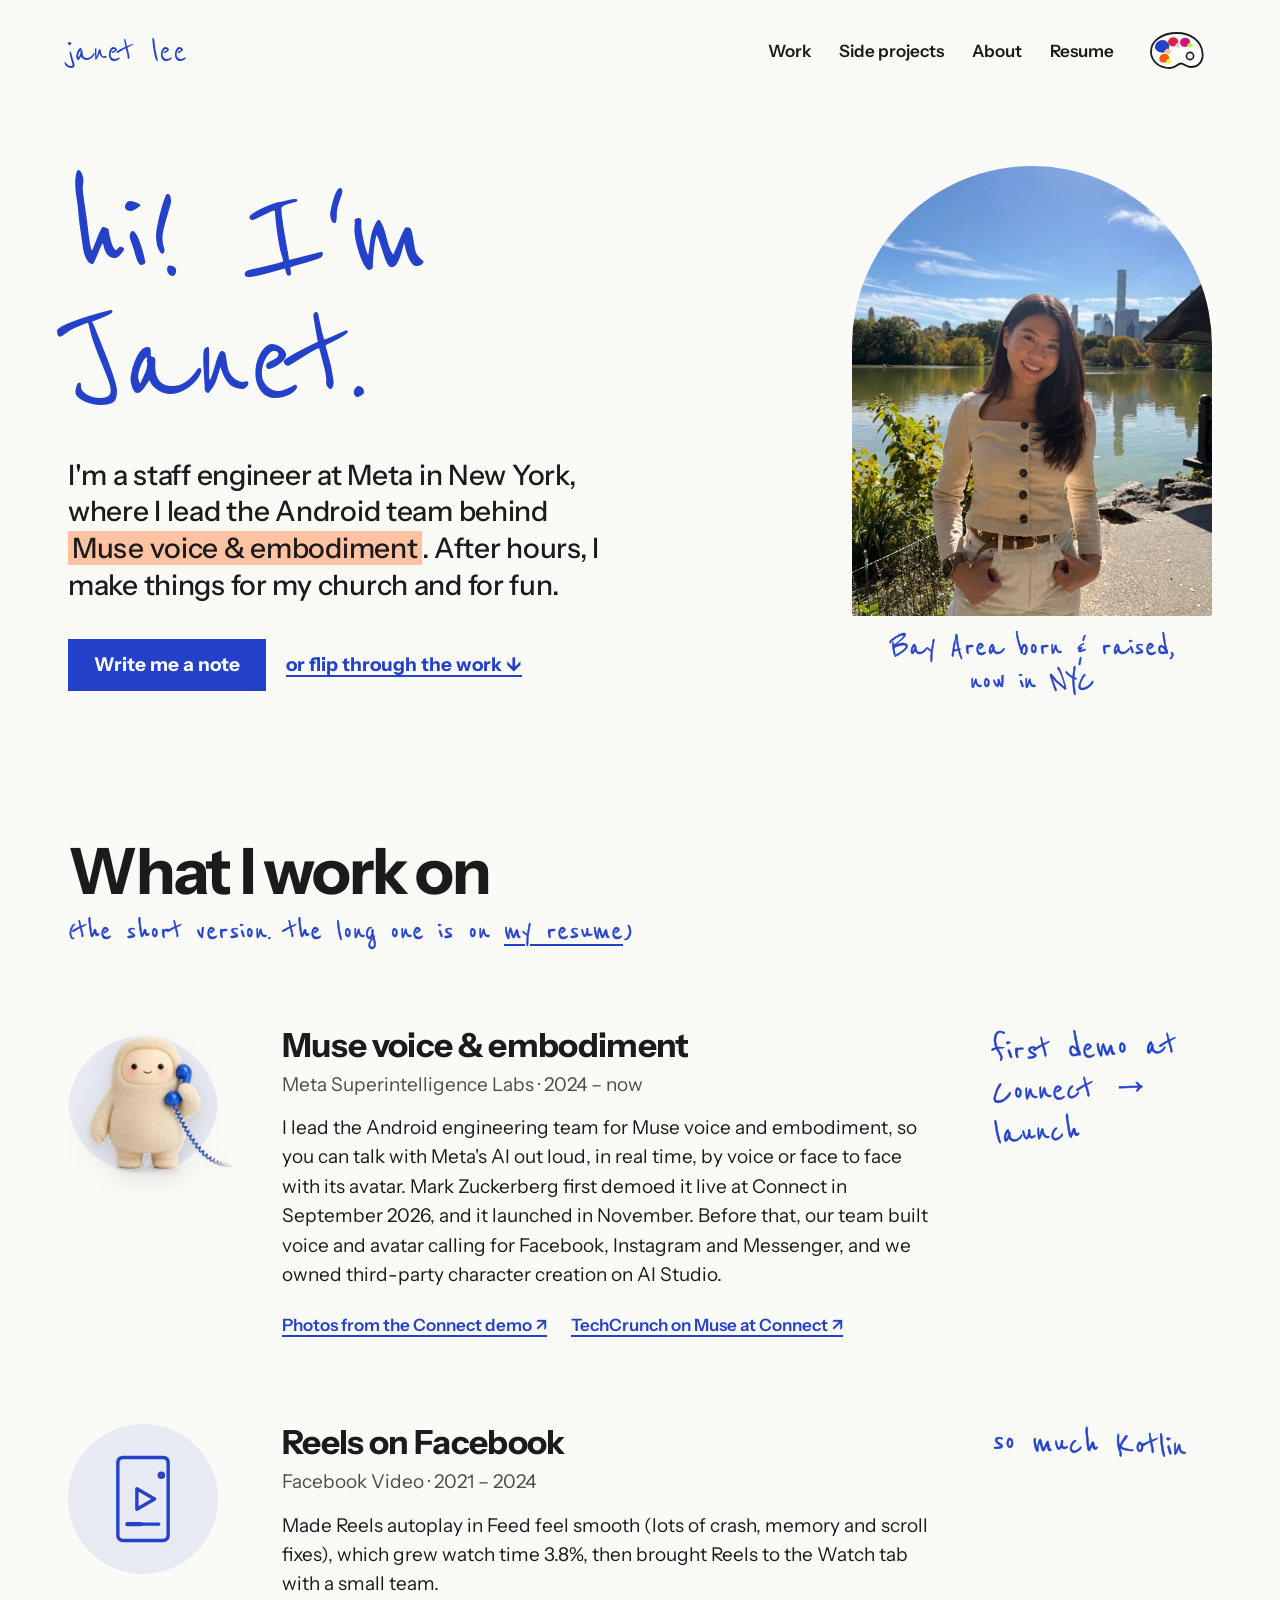
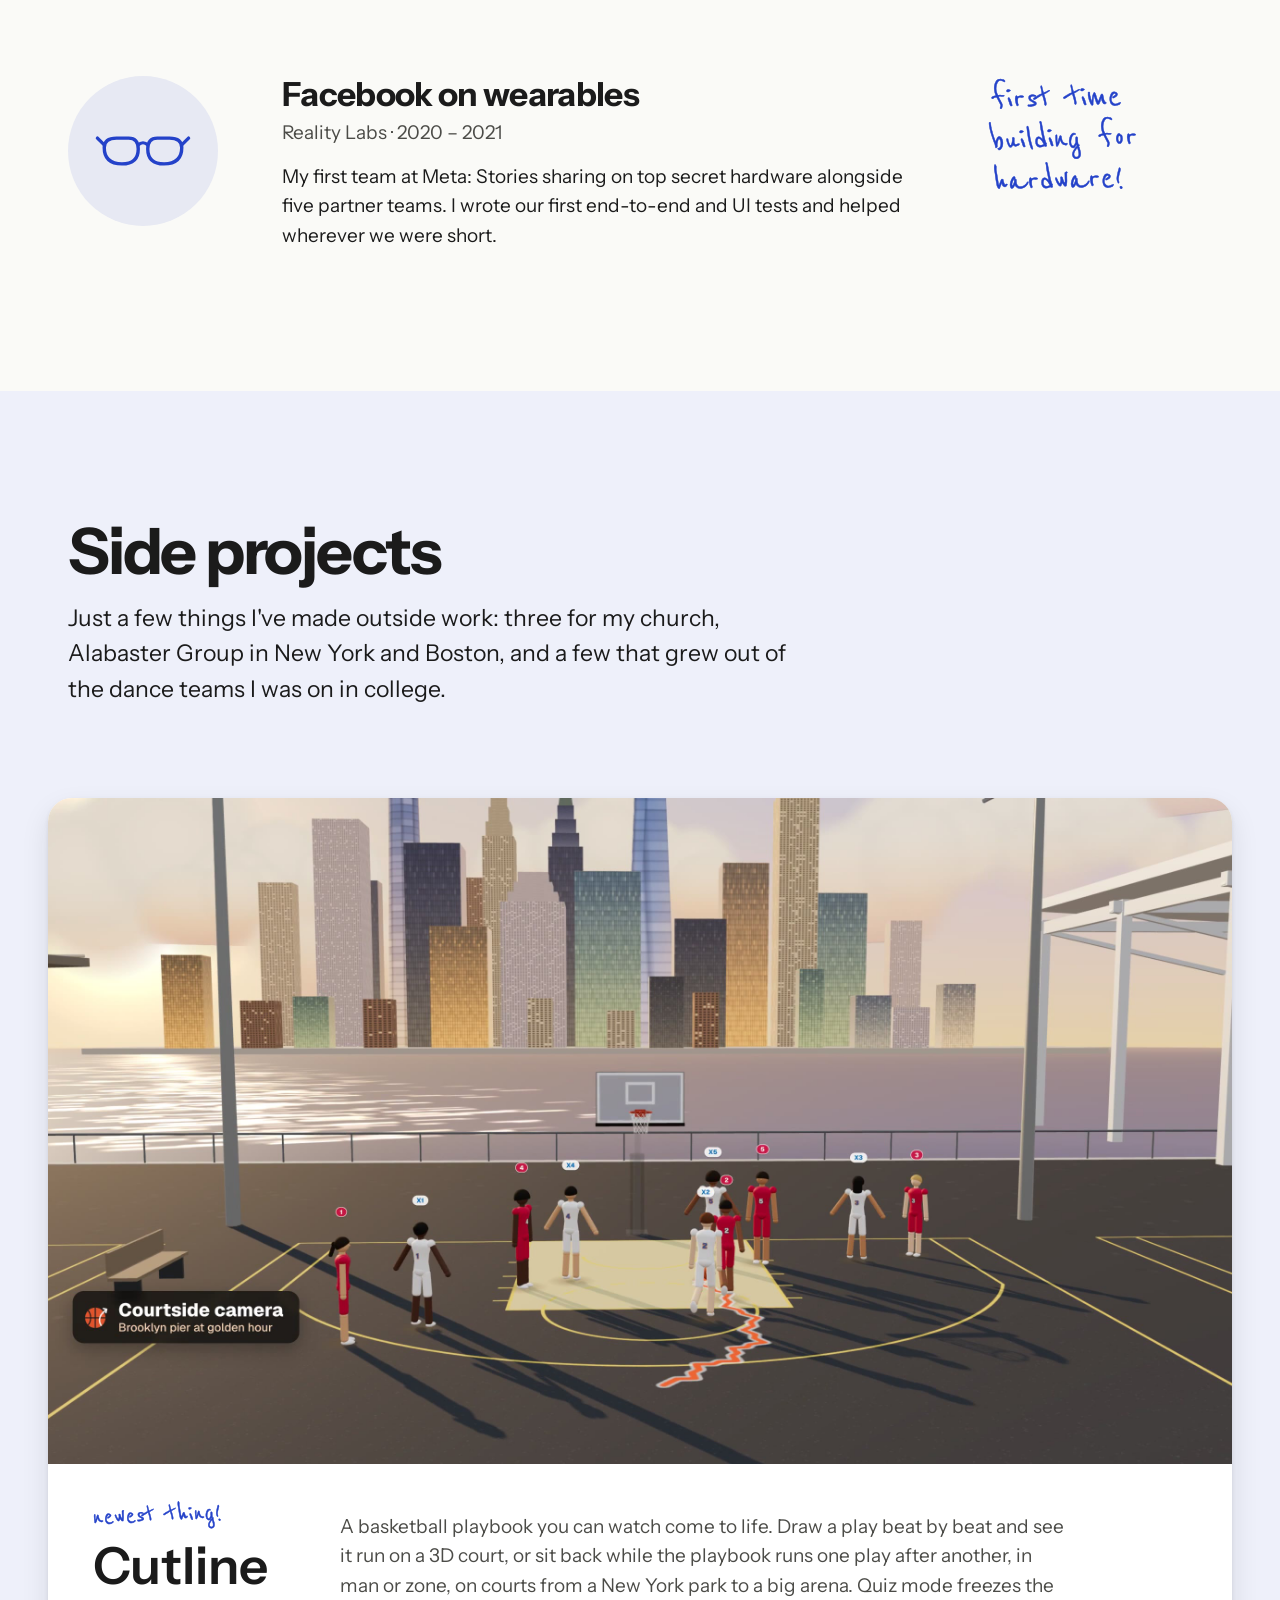
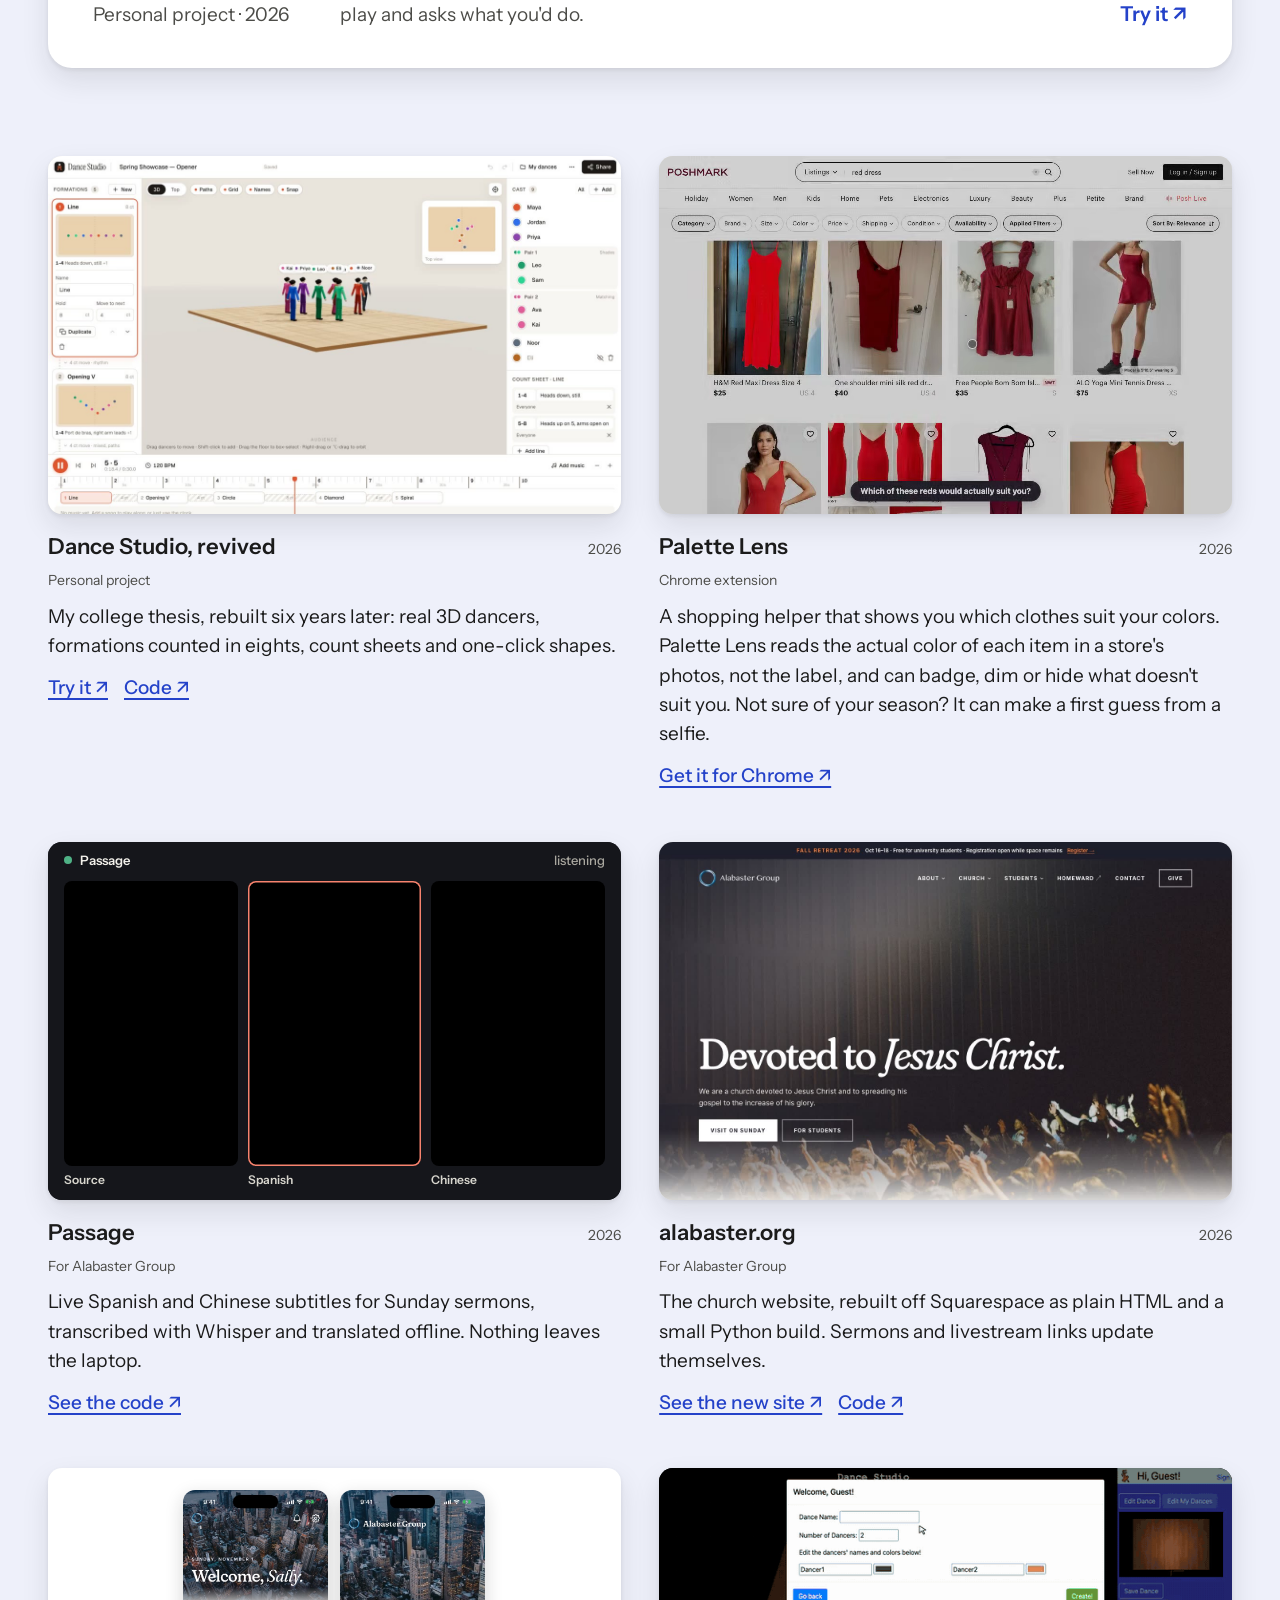
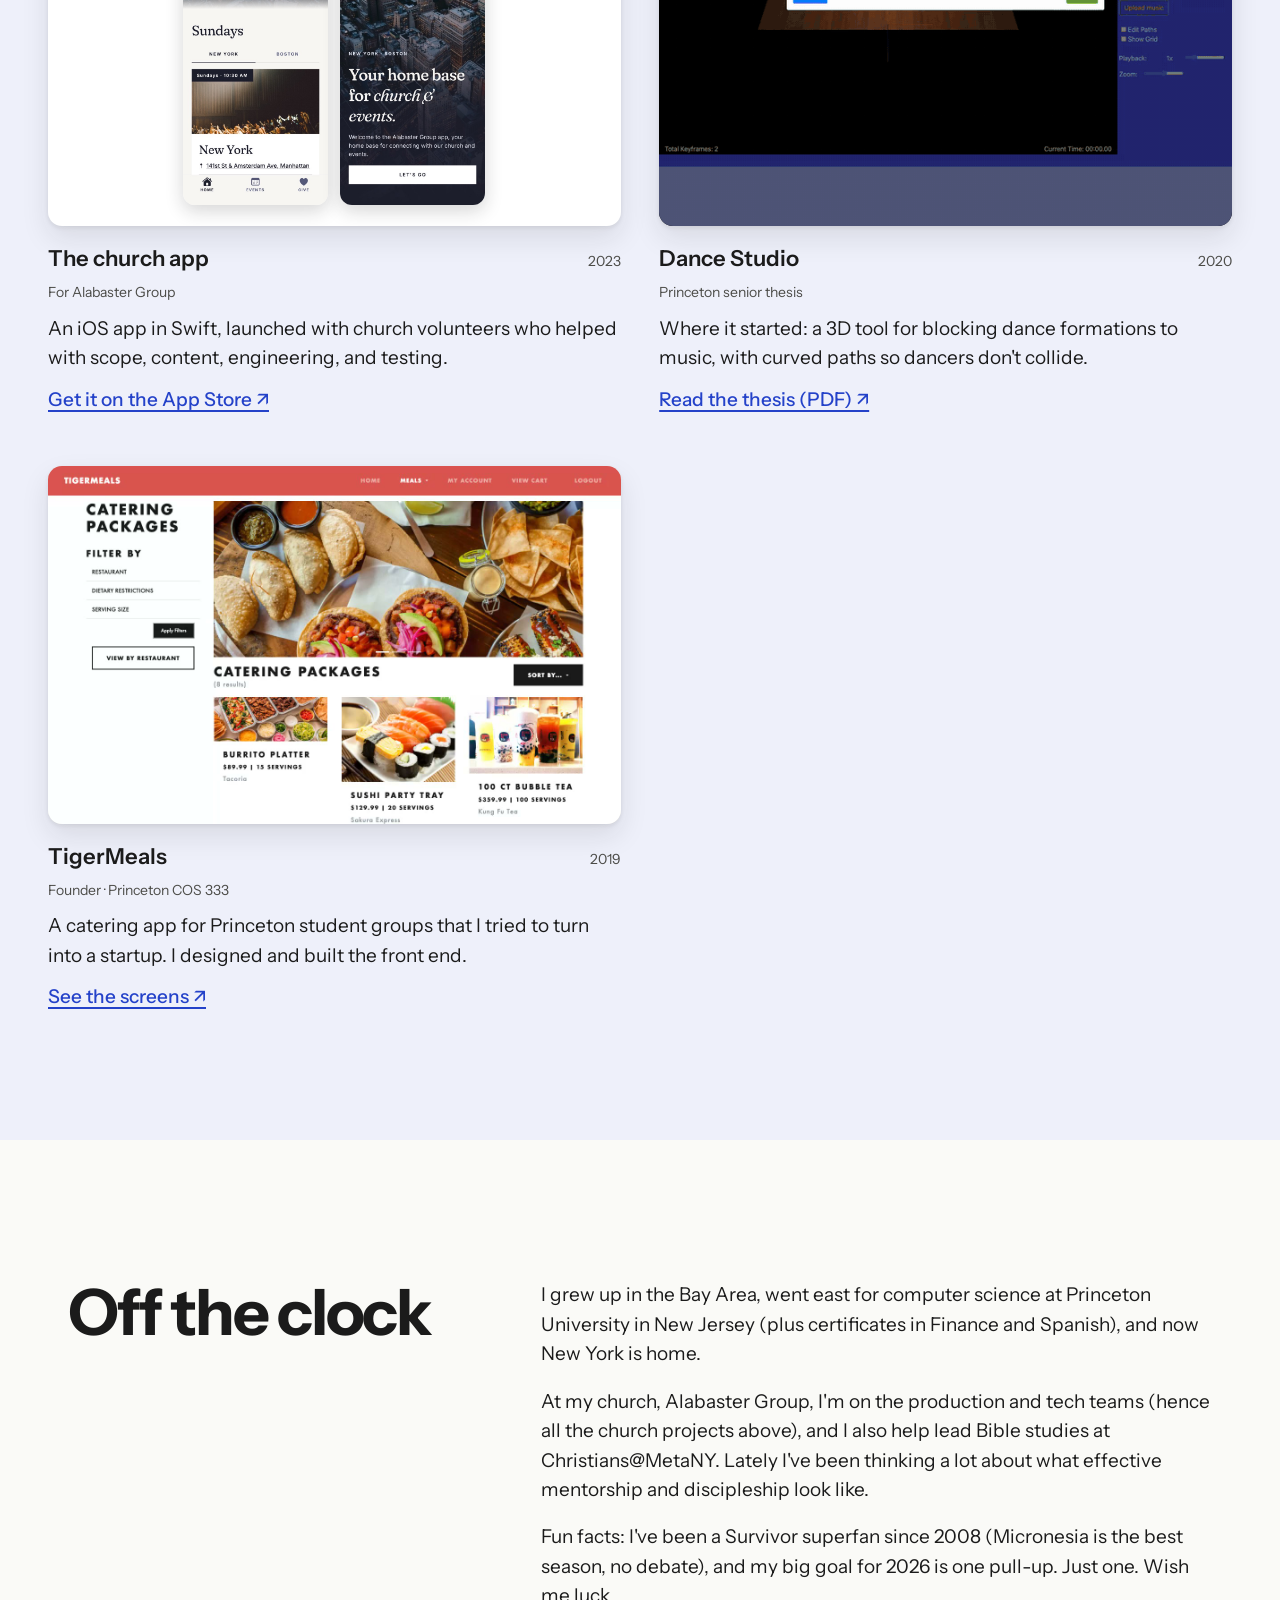
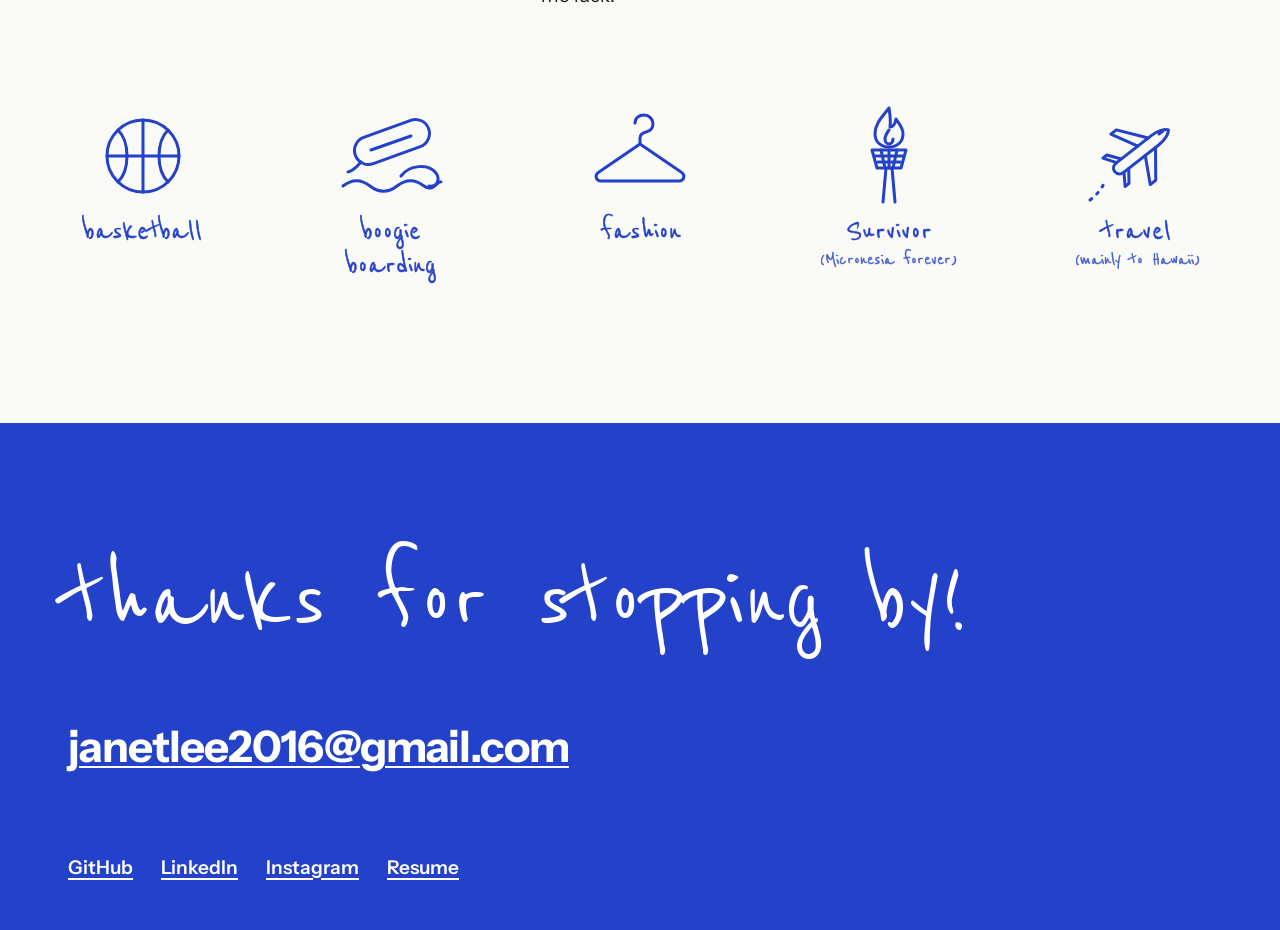
==== index.html @ 90128051 "Muse voice & embodiment; Cutline description stands on its own; fashion instead of coffee Co-Authore" ====
<!doctype html>
<html lang="en">
<head>
<meta charset="utf-8">
<meta name="viewport" content="width=device-width, initial-scale=1">
<title>Janet Lee</title>
<meta name="description" content="Janet Lee is a staff engineer at Meta in New York, where she leads the Android team behind Muse voice and embodiment. After hours, she builds things for her church and for fun.">
<meta property="og:title" content="Janet Lee">
<meta property="og:description" content="Staff engineer at Meta in New York, leading the Android team behind Muse voice and embodiment. After hours, things for my church and for fun.">
<meta property="og:type" content="website">
<meta property="og:url" content="https://janetlee.me/">
<meta property="og:image" content="https://janetlee.me/img/janet-park-1200.jpg">
<link rel="icon" type="image/png" href="/files/hand-emoji.png">
<link rel="apple-touch-icon" href="/files/hand-emoji.png">
<meta name="theme-color" content="#FAFAF7">
<link rel="preconnect" href="https://fonts.googleapis.com">
<link rel="preconnect" href="https://fonts.gstatic.com" crossorigin>
<link href="https://fonts.googleapis.com/css2?family=Instrument+Sans:wght@400..700&amp;family=Reenie+Beanie&amp;display=swap" rel="stylesheet">
<link rel="stylesheet" href="style.css?v=42">
<script>
  try { var t = localStorage.getItem('jl-theme'); if (t && t !== 'teal') document.documentElement.dataset.theme = t; } catch (e) {}
</script>
<script>
  // Slow connection? After 0.8s still loading, a thin line runs across the top until everything's in.
  // Nothing covers the page: it's readable the moment it arrives.
  window.__jlSlow = setTimeout(function () { if (document.readyState !== 'complete') document.documentElement.classList.add('is-slow'); }, 800);
</script>
</head>
<body>

<div class="progress" aria-hidden="true"></div>

<div class="page">

<header class="site-header wrap">
  <a class="wordmark hand" href="#top">janet lee</a>
  <nav class="nav" aria-label="Main">
    <a href="#work">Work</a>
    <a href="#side">Side projects</a>
    <a href="#about">About</a>
    <a href="/files/Janet_Lee_Resume.pdf?v=5">Resume</a>
  </nav>
  <button class="palette" type="button" aria-label="Change colors (now: blue and peach)">
    <svg viewBox="0 0 60 42" width="60" height="42" aria-hidden="true">
      <path class="palette__board" d="M29 3C14 3 3 11 3 21.5 3 31 11 38 22 38c6 0 7-4.5 11-4.5 3.5 0 4.5 3.5 9.5 3.5 8.5 0 13-6.5 12-14C53.5 11 43 3 29 3Z"></path>
      <circle class="palette__hole" cx="42" cy="26" r="3.6"></circle>
      <g class="dab" data-for=""><path d="M10 15.5c1.5-3.5 6.5-4 8.5-1 2 2.8-.4 6.6-4 6.4-3.4-.2-5.9-2.5-4.5-5.4Z" fill="#2442C9"></path><path transform="translate(16.2 19.4)" d="M0 0c1-1.7 3.8-1.4 4.1.4.3 1.7-1.5 2.9-3.1 2.2C-.3 2.1-.6.9 0 0Z" fill="#FFC2A3"></path></g>
      <g class="dab" data-for="cherry"><path d="M22 9.6c2.4-2.6 7-1.6 7.6 1.6.6 3-2.6 5.4-5.8 4.4-2.8-.9-3.6-3.9-1.8-6Z" fill="#D7263D"></path><path transform="translate(27.4 14.2)" d="M0 0c1-1.7 3.8-1.4 4.1.4.3 1.7-1.5 2.9-3.1 2.2C-.3 2.1-.6.9 0 0Z" fill="#FFC6D9"></path></g>
      <g class="dab" data-for="magenta"><path d="M35 9.2c2.8-1.8 6.8.2 6.6 3.4-.2 3.2-4.2 4.6-6.8 3-2.4-1.5-2.4-4.9.2-6.4Z" fill="#D1127A"></path><path transform="translate(39.6 14.0)" d="M0 0c1-1.7 3.8-1.4 4.1.4.3 1.7-1.5 2.9-3.1 2.2C-.3 2.1-.6.9 0 0Z" fill="#C8F53B"></path></g>
      <g class="dab" data-for="neon"><path d="M13 26.4c1.8-2.8 6.4-2.6 7.4.6 1 3-2 5.6-5.2 5-3-.6-3.8-3.4-2.2-5.6Z" fill="#F25C05"></path><path transform="translate(18.4 30.0)" d="M0 0c1-1.7 3.8-1.4 4.1.4.3 1.7-1.5 2.9-3.1 2.2C-.3 2.1-.6.9 0 0Z" fill="#F3FF3D"></path></g>
    </svg>
  </button>
</header>

<main>

<section id="top" class="hero wrap">
  <div class="hero__text">
    <h1 class="hero__title hand">hi! I'm Janet.</h1>
    <p class="hero__lede">I'm a staff engineer at Meta in New York, where I lead the Android team behind <mark>Muse voice &amp; embodiment</mark>. After hours, I make things for my church and for fun.</p>
    <div class="hero__actions">
      <a class="button" href="mailto:janetlee2016@gmail.com">Write me a note</a>
      <a class="text-link" href="#work">or flip through the work ↓</a>
    </div>
  </div>

  <figure class="polaroid">
    <div class="polaroid__frame">
      <img
        src="img/janet-park-1200.jpg"
        srcset="img/janet-park-1200.jpg 1200w, img/janet-park-2296.jpg 2296w"
        sizes="(min-width: 900px) 400px, 90vw"
        width="1200" height="1500"
        alt="Janet smiling by the lake in Central Park, the Midtown skyline behind her">
      <p class="polaroid__note hand">Bay Area born &amp; raised,<br>now in NYC</p>
    </div>
  </figure>
</section>

<section id="work" class="work wrap">
  <h2 class="section-title">What I work on</h2>
  <p class="section-note hand">(the short version. the long one is on <a href="/files/Janet_Lee_Resume.pdf?v=5">my resume</a>)</p>

  <div class="work__list">
    <article class="job">
      <div class="doodle job__pic"><div class="jolly"><picture><source srcset="img/jolly.webp?v=1" type="image/webp"><img src="img/jolly.png?v=1" width="344" height="321" alt="Jolly, a fluffy cream-colored character, chatting on a blue phone with a curly cord" loading="lazy" decoding="async"></picture><span class="jolly__lid jolly__lid--l" aria-hidden="true"></span><span class="jolly__lid jolly__lid--r" aria-hidden="true"></span><svg class="jolly__voice" viewBox="0 0 40 60" aria-hidden="true" fill="none" stroke="currentColor" stroke-width="3.2" stroke-linecap="round"><path d="M6 22c4 4 4 12 0 16"/><path d="M15 15c8 8 8 22 0 30"/><path d="M24 8c12 12 12 32 0 44"/></svg></div></div>
      <div class="job__body">
        <h3 class="item-title">Muse voice &amp; embodiment</h3>
        <p class="meta">Meta Superintelligence Labs · 2024 – now</p>
        <p class="measure">I lead the Android engineering team for Muse voice and embodiment, so you can talk with Meta's AI out loud, in real time, by voice or face to face with its avatar. Mark Zuckerberg first demoed it live at Connect in September 2026, and it launched in November. Before that, our team built voice and avatar calling for Facebook, Instagram and Messenger, and we owned third-party character creation on AI Studio.</p>
        <p class="job__links"><a href="https://x.com/HarperSCarroll/status/2102898244582031420" target="_blank" rel="noopener" data-connect>Photos from the Connect demo ↗</a><a href="https://techcrunch.com/2026/09/23/everything-new-coming-to-metas-ai-agent-muse/" target="_blank" rel="noopener">TechCrunch on Muse at Connect ↗</a></p>
      </div>
      <p class="margin-note hand tilt-l">first demo at Connect → launch</p>
    </article>

    <article class="job">
      <svg class="doodle" width="150" height="150" viewBox="0 0 150 150" fill="none" stroke="currentColor" stroke-width="3" stroke-linecap="round" stroke-linejoin="round" role="img" aria-label="Doodle of a tall video frame with a play button"><path d="M46 14c-5 0-8 3-8 8v106c0 5 3 8 8 8h58c5 0 8-3 8-8V22c0-5-3-8-8-8z"/><path d="M66 60v30l26-15z"/><path d="M52 112h46"/><path d="M52 112h20" stroke-width="6"/><circle cx="102" cy="40" r="3"/></svg>
      <div class="job__body">
        <h3 class="item-title">Reels on Facebook</h3>
        <p class="meta">Facebook Video · 2021 – 2024</p>
        <p class="measure">Made Reels autoplay in Feed feel smooth (lots of crash, memory and scroll fixes), which grew watch time 3.8%, then brought Reels to the Watch tab with a small team.</p>
      </div>
      <p class="margin-note hand tilt-r">so much Kotlin</p>
    </article>

    <article class="job">
      <svg class="doodle" width="150" height="150" viewBox="0 0 150 150" fill="none" stroke="currentColor" stroke-width="3" stroke-linecap="round" stroke-linejoin="round" role="img" aria-label="Doodle of a pair of glasses"><path d="M18 70c0-10 6-14 18-14h18c10 0 14 6 14 16 0 14-8 22-24 22-18 0-26-8-26-24z"/><path d="M82 72c0-10 4-16 14-16h18c12 0 18 4 18 14 0 16-8 24-26 24-16 0-24-8-24-22z"/><path d="M68 66c4-4 10-4 14 0"/><path d="M18 66L8 56M132 66l10-10"/></svg>
      <div class="job__body">
        <h3 class="item-title">Facebook on wearables</h3>
        <p class="meta">Reality Labs · 2020 – 2021</p>
        <p class="measure">My first team at Meta: Stories sharing on top secret hardware alongside five partner teams. I wrote our first end-to-end and UI tests and helped wherever we were short.</p>
      </div>
      <p class="margin-note hand tilt-l2">first time building for hardware!</p>
    </article>
  </div>
</section>

<section id="side" class="side">
  <div class="wrap side__inner">
    <h2 class="section-title">Side projects</h2>
    <p class="side__intro">Just a few things I've made outside work: three for my church, Alabaster Group in New York and Boston, and a few that grew out of the dance teams I was on in college.</p>

    <a class="feature" href="/cutline/">
      <div class="feature__media">
        <video class="site-video" muted loop playsinline preload="metadata" poster="img/cutline.jpg?v=1" width="2560" height="1440" aria-label="Cutline tour: editing a play on a New York park court, watching plays in a school gym, a cinematic swoop in a packed arena, a courtside view of the Manhattan skyline from a Brooklyn pier, a quiz seen through one player’s eyes, and a play at sunset on a Hawaii beach">
          <source src="img/cutline.mp4?v=6" type="video/mp4">
        </video>
      </div>
      <div class="feature__text">
        <div class="feature__head">
          <p class="feature__note hand">newest thing!</p>
          <h3 class="feature__title">Cutline</h3>
          <p class="meta">Personal project · 2026</p>
        </div>
        <p class="feature__desc">A basketball playbook you can watch come to life. Draw a play beat by beat and see it run on a 3D court, or sit back while the playbook runs one play after another, in man or zone, on courts from a New York park to a big arena. Quiz mode freezes the play and asks what you'd do.</p>
        <span class="feature__cta">Try it ↗</span>
      </div>
    </a>

    <ul class="made">
      <li class="made__card">
        <a class="made__media" href="/dance-studio/" aria-label="Dance Studio, revived">
          <video class="site-video" muted loop playsinline preload="metadata" poster="img/dance-studio-2026.jpg" width="1200" height="750" aria-label="A nine-dancer routine plays through five formations">
            <source src="img/dance-studio-2026.mp4" type="video/mp4">
          </video>
        </a>
        <div class="made__head"><h3 class="made__title"><a href="/dance-studio/">Dance Studio, revived</a></h3><span class="made__year">2026</span></div>
        <p class="made__meta">Personal project</p>
        <p>My college thesis, rebuilt six years later: real 3D dancers, formations counted in eights, count sheets and one-click shapes.</p>
        <p class="made__links"><a href="/dance-studio/">Try it ↗</a><a href="https://github.com/janetcl/dance-studio" target="_blank" rel="noopener">Code ↗</a></p>
      </li>
      <li class="made__card">
        <div class="made__media">
          <video class="site-video" muted loop playsinline preload="metadata" poster="img/palette-lens.jpg?v=4" width="1280" height="800" aria-label="Palette Lens on a Poshmark search for red dresses: switching it on, picking a season, dimming what doesn't suit, then guessing a season from a selfie">
            <source src="img/palette-lens-demo.webm?v=4" type="video/webm">
            <source src="img/palette-lens-demo.mp4?v=4" type="video/mp4">
          </video>
        </div>
        <div class="made__head"><h3 class="made__title">Palette Lens</h3><span class="made__year">2026</span></div>
        <p class="made__meta">Chrome extension</p>
        <p>A shopping helper that shows you which clothes suit your colors. Palette Lens reads the actual color of each item in a store's photos, not the label, and can badge, dim or hide what doesn't suit you. Not sure of your season? It can make a first guess from a selfie.</p>
        <p class="made__links"><a href="https://chromewebstore.google.com/detail/palette-lens/bgdbebcjjhlhpncgnanidnhjimejaggb" target="_blank" rel="noopener">Get it for Chrome ↗</a></p>
      </li>
      <li class="made__card">
        <a class="made__media made__media--pdemo" href="https://github.com/alabgroup/translation" target="_blank" rel="noopener" aria-label="Passage code on GitHub">
<div class="pdemo" data-ui role="img" aria-label="Passage demo: each sermon line appears in English, then in Spanish and Chinese a moment later">
          <div class="pdemo__bar" aria-hidden="true"><span class="pdemo__dot"></span><span class="pdemo__name">Passage</span><span class="pdemo__status">listening</span></div>
          <div class="pdemo__cols" aria-hidden="true">
            <div class="pdemo__col"><div class="pdemo__panel" lang="en">
              <p>Turn with me to the book of Romans, chapter eight.</p>
              <p>There is therefore now no condemnation for those who are in Christ Jesus.</p>
              <p>And the people said amen.</p>
            </div><p class="pdemo__label">Source</p></div>
            <div class="pdemo__col"><div class="pdemo__panel" lang="es">
              <p>Vuelve conmigo al libro de Romanos, capítulo ocho.</p>
              <p>Por tanto, ahora no hay condenación para los que están en Cristo Jesús.</p>
              <p>Y el pueblo dijo amén.</p>
            </div><p class="pdemo__label">Spanish</p></div>
            <div class="pdemo__col"><div class="pdemo__panel" lang="zh">
              <p>与我一起翻到罗马书第八章。</p>
              <p>如今那些在基督耶稣里的就不定罪了。</p>
              <p>众人说，阿门。</p>
            </div><p class="pdemo__label">Chinese</p></div>
          </div>
        </div>
        </a>
        <div class="made__head"><h3 class="made__title"><a href="https://github.com/alabgroup/translation" target="_blank" rel="noopener">Passage</a></h3><span class="made__year">2026</span></div>
        <p class="made__meta">For Alabaster Group</p>
        <p>Live Spanish and Chinese subtitles for Sunday sermons, transcribed with Whisper and translated offline. Nothing leaves the laptop.</p>
        <p class="made__links"><a href="https://github.com/alabgroup/translation" target="_blank" rel="noopener">See the code ↗</a></p>
      </li>
      <li class="made__card">
        <a class="made__media" href="/alabaster-site/" target="_blank" rel="noopener" aria-label="The new alabaster.org">
          <video class="site-video" muted loop playsinline preload="metadata" poster="img/alabaster.jpg" width="1200" height="750" aria-label="Scrolling through the alabaster.org home page">
            <source src="img/alabaster-scroll.mp4" type="video/mp4">
          </video>
        </a>
        <div class="made__head"><h3 class="made__title"><a href="/alabaster-site/" target="_blank" rel="noopener">alabaster.org</a></h3><span class="made__year">2026</span></div>
        <p class="made__meta">For Alabaster Group</p>
        <p>The church website, rebuilt off Squarespace as plain HTML and a small Python build. Sermons and livestream links update themselves.</p>
        <p class="made__links"><a href="/alabaster-site/" target="_blank" rel="noopener">See the new site ↗</a><a href="https://github.com/janetcl/alabaster-site" target="_blank" rel="noopener">Code ↗</a></p>
      </li>
      <li class="made__card">
        <a class="made__media made__media--phone" href="https://apps.apple.com/us/app/alabaster-group/id6446515286" target="_blank" rel="noopener" aria-label="The church app on the App Store">
          <img src="img/app-home.jpg" width="506" height="1100" loading="lazy" alt="The church app home screen with this Sunday's New York service">
          <img src="img/app-welcome.jpg" width="506" height="1100" loading="lazy" alt="The church app welcome screen">
        </a>
        <div class="made__head"><h3 class="made__title"><a href="https://apps.apple.com/us/app/alabaster-group/id6446515286" target="_blank" rel="noopener">The church app</a></h3><span class="made__year">2023</span></div>
        <p class="made__meta">For Alabaster Group</p>
        <p>An iOS app in Swift, launched with church volunteers who helped with scope, content, engineering, and testing.</p>
        <p class="made__links"><a href="https://apps.apple.com/us/app/alabaster-group/id6446515286" target="_blank" rel="noopener">Get it on the App Store ↗</a></p>
      </li>
      <li class="made__card">
        <a class="made__media made__media--dark" href="/files/Janet_Lee_Senior_Thesis.pdf" target="_blank" rel="noopener" aria-label="Read the thesis (PDF)">
          <picture>
            <source media="(prefers-reduced-motion: reduce)" srcset="img/dance-studio-spiral.jpg">
            <img src="img/dance-studio-spiral.gif" width="640" height="400" loading="lazy" alt="Dance Studio in 2020: building a 12-dancer spiral and bending paths with Edit Paths">
          </picture>
        </a>
        <div class="made__head"><h3 class="made__title"><a href="/files/Janet_Lee_Senior_Thesis.pdf" target="_blank" rel="noopener">Dance Studio</a></h3><span class="made__year">2020</span></div>
        <p class="made__meta">Princeton senior thesis</p>
        <p>Where it started: a 3D tool for blocking dance formations to music, with curved paths so dancers don't collide.</p>
        <p class="made__links"><a href="/files/Janet_Lee_Senior_Thesis.pdf" target="_blank" rel="noopener">Read the thesis (PDF) ↗</a></p>
      </li>
      <li class="made__card">
        <a class="made__media" href="/tigermeals/" aria-label="TigerMeals screens">
          <video class="site-video" muted loop playsinline preload="metadata" poster="img/tigermeals.jpg" width="1280" height="800" aria-label="TigerMeals: choosing Student, browsing catering packages, opening a burrito platter, a restaurant's page, then the cart">
            <source src="img/tigermeals.mp4" type="video/mp4">
          </video>
        </a>
        <div class="made__head"><h3 class="made__title"><a href="/tigermeals/">TigerMeals</a></h3><span class="made__year">2019</span></div>
        <p class="made__meta">Founder · Princeton COS 333</p>
        <p>A catering app for Princeton student groups that I tried to turn into a startup. I designed and built the front end.</p>
        <p class="made__links"><a href="/tigermeals/">See the screens ↗</a></p>
      </li>
    </ul>
  </div>
</section>

<section id="about" class="about wrap">
  <div class="about__top">
    <h2 class="section-title">Off the clock</h2>
    <div class="about__text">
      <p>I grew up in the Bay Area, went east for computer science at Princeton University in New Jersey (plus certificates in Finance and Spanish), and now New York is home.</p>
      <p>At my church, Alabaster Group, I'm on the production and tech teams (hence all the church projects above), and I also help lead Bible studies at Christians@MetaNY. Lately I've been thinking a lot about what effective mentorship and discipleship look like.</p>
      <p>Fun facts: I've been a Survivor superfan since 2008 (Micronesia is the best season, no debate), and my big goal for 2026 is one pull-up. Just one. Wish me luck.</p>
    </div>
  </div>

  <ul class="loves" aria-label="Things I love">
    <li><svg width="110" height="110" viewBox="0 0 110 110" fill="none" stroke="currentColor" stroke-width="3" stroke-linecap="round" stroke-linejoin="round" aria-hidden="true"><circle cx="55" cy="56" r="36"/><path d="M19 56h72M55 20v72"/><path d="M30 30c12 12 12 40 0 52M80 30c-12 12-12 40 0 52"/></svg><span class="hand">basketball</span></li>
    <li><svg width="110" height="110" viewBox="0 0 110 110" fill="none" stroke="currentColor" stroke-width="3" stroke-linecap="round" stroke-linejoin="round" aria-hidden="true"><rect x="16" y="28" width="78" height="28" rx="14" transform="rotate(-20 55 42)"></rect><path d="M34 50l40-14"></path><path d="M24 62c-5 6-9 9-13 10"></path><path d="M6 86c9-7 18-7 27 0s18 7 27 0 18-7 27 0 14-6 17-4"></path><path d="M64 76c8-11 27-13 35-3c5 7 0 15-7 13"></path></svg><span class="hand">boogie<br>boarding</span></li>
    <li><svg width="110" height="110" viewBox="0 0 110 110" fill="none" stroke="currentColor" stroke-width="3" stroke-linecap="round" stroke-linejoin="round" aria-hidden="true"><path d="M55 44v-6c0-3 2-5 6-6 4-1 7-4 7-8 0-5-4-9-9-9s-9 3-9 8"/><path d="M55 44L14 72c-5 3-3 9 2 9h78c5 0 7-6 2-9z"/></svg><span class="hand">fashion</span></li>
    <li><svg width="110" height="110" viewBox="0 0 110 110" fill="none" stroke="currentColor" stroke-width="3" stroke-linecap="round" stroke-linejoin="round" aria-hidden="true"><path d="M55 8c-8 10-14 16-14 26 0 8 6 13 14 13s14-5 14-13c0-7-4-10-7-15-1 6-4 8-6 8 1-7 0-12-1-19z"/><path d="M55 30c-3 4-4 6-4 9 0 3 2 5 4 5s4-2 4-5"/><path d="M38 50h34l-5 18H43z"/><path d="M41 56h28M44 62h22M47 50l4 18M55 50v18M63 50l-4 18"/><path d="M52 68l-3 34M58 68l3 34"/></svg><span class="hand">Survivor<br><small>(Micronesia forever)</small></span></li>
    <li><svg width="110" height="110" viewBox="0 0 110 110" fill="none" stroke="currentColor" stroke-width="3" stroke-linecap="round" stroke-linejoin="round" aria-hidden="true"><path d="M8 100c8-6 12-12 16-20" stroke-dasharray="2 7"/><g transform="rotate(-38 58 52)"><path d="M26 52c0-4 3-6 7-6h44c8 0 15 3 17 6-2 3-9 6-17 6H33c-4 0-7-2-7-6z"/><path d="M60 46L46 20h7l20 26M60 58L46 84h7l20-26"/><path d="M33 46l-8-12h5l9 12M33 58l-8 12h5l9-12"/><path d="M84 49.5h5"/></g></svg><span class="hand">travel<br><small>(mainly to Hawaii)</small></span></li>
  </ul>
</section>

<dialog class="clip" id="connect-clip" aria-label="Muse demo at Connect 2026">
  <div class="clip__head"><p class="hand">live at Connect</p><button class="clip__close" type="button" aria-label="Close">×</button></div>
  <div class="clip__body"><p class="clip__wait">Loading…</p></div>
  <p class="clip__foot"><a href="https://x.com/HarperSCarroll/status/2102898244582031420" target="_blank" rel="noopener">Open on X ↗</a></p>
</dialog>
</main>

<footer class="site-footer">
  <div class="wrap site-footer__inner">
    <p class="site-footer__thanks hand">thanks for stopping by!</p>
    <a class="site-footer__email" href="mailto:janetlee2016@gmail.com">janetlee2016@gmail.com</a>
    <nav class="site-footer__links" aria-label="Elsewhere">
      <a href="https://github.com/janetcl">GitHub</a>
      <a href="https://www.linkedin.com/in/janet-lee-2020/">LinkedIn</a>
      <a href="https://www.instagram.com/missyjoenette/">Instagram</a>
      <a href="/files/Janet_Lee_Resume.pdf?v=5">Resume</a>
    </nav>
  </div>
</footer>

</div>

<script src="site.js?v=11" defer></script>
</body>
</html>
---- style.css ----
/* janetlee.me — Sketchbook */

:root {
  --paper: #FAFAF7;
  --ink: #1B1B1B;
  --ink-soft: #4C4C48;
  --pen: #2442C9;
  --pen-dark: #16298A;
  --peach: #FFC2A3;
  --tape: color-mix(in srgb, var(--peach) 75%, transparent);
  --wash: #EEF0FA;
  --white: #FFFFFF;
  --on-pen: #FFFFFF;
  --link: var(--pen);

  --sans: 'Instrument Sans', system-ui, sans-serif;
  --hand: 'Reenie Beanie', cursive;

  --gutter: clamp(20px, 4vw, 48px);
  --max: 1240px;
  --section-gap: clamp(96px, 11vw, 168px);

  --lift: 0 2px 4px rgba(27, 27, 27, 0.08), 0 12px 28px rgba(27, 27, 27, 0.10);
}

*, *::before, *::after { box-sizing: border-box; }

html { scroll-behavior: smooth; -webkit-text-size-adjust: 100%; }
@media (prefers-reduced-motion: reduce) { html { scroll-behavior: auto; } }

body {
  margin: 0;
  background: var(--paper);
  color: var(--ink);
  font-family: var(--sans);
  font-size: 19px;
  line-height: 1.55;
  -webkit-font-smoothing: antialiased;
}

img, svg { display: block; max-width: 100%; }
img { height: auto; }

h1, h2, h3, p, figure, ul { margin: 0; }

a { color: var(--link); text-underline-offset: 4px; text-decoration-thickness: 2px; }
a:hover { color: var(--pen-dark); }
a:focus-visible, button:focus-visible { outline: 3px solid var(--pen); outline-offset: 3px; }

::selection { background: var(--peach); color: var(--ink); }

mark { background: var(--peach); color: inherit; padding: 0 4px; }

.page { overflow-x: clip; }

.wrap { max-width: var(--max); margin: 0 auto; padding-inline: var(--gutter); }

.hand { font-family: var(--hand); font-weight: 400; color: var(--pen); }

/* ---------- Header ---------- */
.site-header {
  padding-block: 28px;
  display: flex; flex-wrap: wrap; align-items: center;
  gap: 12px 24px;
}
.site-header .nav { margin-left: auto; }
@media (max-width: 600px) {
  .site-header .palette { order: 1; margin-left: auto; }
  .site-header .nav { order: 2; flex-basis: 100%; margin-left: 0; }
}
.wordmark { font-size: 40px; line-height: 1; text-decoration: none; }
.nav { display: flex; flex-wrap: wrap; gap: 8px 28px; font-weight: 600; font-size: 17px; }
.nav a { color: var(--ink); text-decoration: none; padding-block: 8px; }
.nav a:hover { color: var(--link); }

/* ---------- Hero ---------- */
.hero {
  padding-top: clamp(32px, 5vw, 72px);
  padding-bottom: var(--section-gap);
  display: flex; flex-wrap: wrap; align-items: center;
  gap: 56px clamp(40px, 6vw, 96px);
}
.hero__text { flex: 1 1 400px; min-width: 0; }
.hero__title {
  font-size: clamp(88px, 12vw, 184px);
  line-height: 0.82;
  letter-spacing: -0.01em;
}
.hero__lede {
  margin-top: 32px;
  font-size: clamp(22px, 2.2vw, 30px);
  line-height: 1.3;
  max-width: 21em;
  font-weight: 500;
  letter-spacing: -0.01em;
}
.hero__actions { display: flex; flex-wrap: wrap; align-items: center; gap: 12px; margin-top: 36px; }

.button {
  display: inline-flex; align-items: center; min-height: 52px; padding: 0 26px;
  background: var(--pen); color: var(--on-pen); text-decoration: none; font-weight: 700;
  transition: background-color 160ms ease-out, transform 160ms ease-out;
}
.button:hover { background: var(--pen-dark); color: var(--on-pen); }
.button:active { transform: translateY(1px); }
.text-link { display: inline-flex; align-items: center; min-height: 52px; padding: 0 8px; font-weight: 700; }

/* Polaroid */
.polaroid { flex: 0 1 360px; min-width: 260px; position: relative; }
.polaroid__frame { background: none; padding: 0; }
.polaroid__frame img {
  width: 100%; aspect-ratio: 4 / 5; object-fit: cover; object-position: 50% 30%;
  border-radius: 999px 999px 14px 14px;
}
.polaroid__note { margin-top: 14px; font-size: 34px; line-height: 1; text-align: center; }
.polaroid__aside {
  position: absolute; left: -138px; bottom: 120px;
  display: flex; flex-direction: column; align-items: flex-end;
  font-size: 32px; line-height: 1;
}

.tape { position: absolute; height: 34px; width: 120px; background: var(--tape); }
.tape--photo { top: -14px; left: 38%; transform: rotate(4deg); }

/* ---------- Section basics ---------- */
.section-title {
  font-size: clamp(40px, 5vw, 72px);
  line-height: 1;
  letter-spacing: -0.035em;
  font-weight: 700;
}
.section-note { margin: 10px 0 clamp(48px, 6vw, 80px); font-size: 34px; line-height: 1.1; }
.item-title {
  font-size: clamp(26px, 2.6vw, 38px);
  line-height: 1.1;
  letter-spacing: -0.02em;
  font-weight: 700;
}
.meta { margin: 6px 0 14px; color: var(--ink-soft); }
.measure { max-width: 36em; }
.measure-s { max-width: 30em; }

.margin-note { font-size: 40px; line-height: 1.02; }
/* The handwriting face is thin: give the smaller notes a hair more weight so they read. */
.margin-note, .section-note, .loves span, .feature__note, .polaroid__note { -webkit-text-stroke: .45px currentColor; }
.tilt-l { transform: rotate(-2deg); }
.tilt-r { transform: rotate(2deg); }
.tilt-l2 { transform: rotate(-1.5deg); }

/* ---------- Work ---------- */
.work { padding-bottom: var(--section-gap); }
.work__list { display: flex; flex-direction: column; gap: clamp(56px, 6vw, 88px); }
.job { display: flex; flex-wrap: wrap; align-items: flex-start; gap: 24px clamp(32px, 5vw, 72px); }
.doodle { flex: 0 0 auto; color: var(--pen); }
/* Work doodles sit on a soft tinted circle with bolder lines, so the three read as one set. */
.job > svg.doodle { width: 150px; height: 150px; padding: 24px; border-radius: 50%; background: color-mix(in srgb, var(--pen) 9%, var(--paper)); stroke-width: 5; overflow: visible; }
.job__body { flex: 1 1 520px; min-width: 0; }
.job .margin-note { flex: 0 1 220px; }

/* ---------- Side projects ---------- */
.side { background: var(--wash); }
.side__inner { padding-block: clamp(88px, 10vw, 160px); }
.side__intro { margin: 18px 0 clamp(56px, 7vw, 96px); max-width: 32em; font-size: clamp(20px, 1.8vw, 24px); }

.taped { position: relative; }
.taped img, .taped video, .taped .pdemo {
  display: block; width: 100%; aspect-ratio: 16 / 10; object-fit: cover;
  background: var(--white); padding: 12px;
  box-shadow: var(--lift);
}
.taped--passage .pdemo { display: flex; flex-direction: column; transform: rotate(-1deg); }
.taped--site video { transform: rotate(1.2deg); }

/* Passage live demo: a small re-creation of the app's screen, lines arriving in real time */
.pdemo { display: flex; flex-direction: column; }
.pdemo__bar, .pdemo__cols { background: #15161B; color: #F2F0EA; }
.pdemo__bar { display: flex; align-items: center; gap: 8px; padding: 12px 16px 4px; font: 600 13px/1 'Instrument Sans', sans-serif; }
.pdemo__dot { width: 8px; height: 8px; border-radius: 50%; background: #4FB286; }
.pdemo__status { margin-left: auto; font-weight: 500; color: #A9A79F; }
.pdemo.is-translating .pdemo__dot { background: #F7836E; }
.pdemo__cols { flex: 1 1 0; min-height: 0; display: grid; grid-template-columns: repeat(3, minmax(0, 1fr)); gap: 10px; padding: 10px 16px 14px; }
.pdemo__col { display: flex; flex-direction: column; min-height: 0; }
.pdemo__panel {
  flex: 1 1 0; min-height: 0; overflow: hidden; border-radius: 8px; background: #000;
  display: flex; flex-direction: column; justify-content: flex-end; gap: 8px; padding: 14px;
  font-family: Lora, Georgia, 'Songti SC', serif; font-size: clamp(12px, 1.05vw, 16px); line-height: 1.3;
}
.pdemo__col:nth-child(2) .pdemo__panel { box-shadow: inset 0 0 0 1.5px #F7836E; }
.pdemo__panel p { margin: 0; color: rgba(242, 240, 234, 0.5); transition: opacity 400ms ease-out, transform 400ms ease-out, color 400ms ease-out; }
.pdemo__panel p:last-child, .pdemo__panel p.is-current { color: #FFFFFF; font-weight: 600; }
.pdemo__label { margin: 8px 0 0; font: 600 12px/1 'Instrument Sans', sans-serif; color: #D8D6CE; }
.pdemo.is-live .pdemo__panel p { display: none; }
.pdemo.is-live .pdemo__panel p.is-shown { display: block; }
.pdemo.is-live .pdemo__panel p:last-child { color: rgba(242, 240, 234, 0.5); font-weight: 400; }
.pdemo.is-live .pdemo__panel p.is-current { color: #FFFFFF; font-weight: 600; }
.pdemo__panel p.is-entering { opacity: 0; transform: translateY(6px); }
.pdemo .w { opacity: 0; transition: opacity 160ms ease-out; }
.pdemo .w.is-on { opacity: 1; }
.pdemo.is-fading .pdemo__panel p { opacity: 0; }
@media (max-width: 640px) {
  .taped .pdemo { aspect-ratio: 4 / 5; }
}
.tape--a { top: -12px; left: 8%; width: 110px; height: 32px; transform: rotate(-6deg); }
.tape--b { top: -10px; right: 8%; width: 110px; height: 32px; transform: rotate(5deg); }
.tape--c { top: -12px; left: 44%; width: 110px; height: 32px; transform: rotate(-3deg); }

.passage { display: flex; flex-wrap: wrap; align-items: center; gap: 40px clamp(40px, 5vw, 72px); }
.taped--passage { flex: 3 1 560px; min-width: 0; }
.passage__text { flex: 2 1 340px; min-width: 0; }
.passage__text p { margin-top: 12px; }
.passage__text .quote-note { margin-top: 20px; font-size: 34px; line-height: 1.05; }

.side__pair {
  display: flex; flex-wrap: wrap; align-items: flex-start;
  gap: 56px clamp(40px, 5vw, 72px);
  margin-top: clamp(80px, 9vw, 136px);
}
.side__site { flex: 3 1 520px; min-width: 0; }
.side__site .item-title { margin-top: 32px; }
.side__site p { margin-top: 12px; }
.side__app { flex: 2 1 320px; min-width: 0; }
.side__app p { margin-top: 12px; }
.side__app .margin-note { margin-top: 20px; }

/* ---------- About ---------- */
.about { padding-block: var(--section-gap); }
.about__top { display: flex; flex-wrap: wrap; gap: 32px clamp(40px, 6vw, 96px); }
.about__top .section-title { flex: 1 1 320px; }
.about__text { flex: 2 1 520px; min-width: 0; max-width: 36em; display: flex; flex-direction: column; gap: 18px; }

.loves {
  list-style: none; padding: 0;
  margin-top: clamp(56px, 7vw, 96px);
  display: flex; flex-wrap: wrap; justify-content: space-between; gap: 40px 24px;
  color: var(--pen);
}
.loves li { display: flex; flex-direction: column; align-items: center; gap: 4px; width: 150px; text-align: center; }
.loves span { font-size: 34px; line-height: 1; }

/* ---------- Footer ---------- */
.site-footer { background: var(--pen); color: var(--on-pen); }
.site-footer__inner {
  padding-top: clamp(80px, 10vw, 150px); padding-bottom: 40px;
  display: flex; flex-direction: column; gap: clamp(40px, 5vw, 72px);
}
.site-footer__thanks { color: var(--on-pen); font-size: clamp(64px, 9vw, 140px); line-height: 0.85; }
.site-footer a { color: var(--on-pen); }
.site-footer a:hover { opacity: .75; }
.site-footer a:focus-visible { outline-color: var(--on-pen); }
.site-footer__email {
  font-size: clamp(24px, 3.4vw, 48px); font-weight: 700; letter-spacing: -0.02em;
  overflow-wrap: anywhere;
}
.site-footer__links { display: flex; flex-wrap: wrap; gap: 8px 28px; font-weight: 600; }
.site-footer__links a { padding-block: 8px; }
.site-footer ::selection { background: var(--peach); color: var(--ink); }

/* ---------- Narrow screens ---------- */
@media (max-width: 900px) {
  .polaroid { flex-basis: 100%; max-width: 380px; margin-inline: auto; }
  .polaroid__aside {
    position: static; flex-direction: row-reverse; align-items: center; justify-content: center;
    gap: 8px; margin-top: 24px;
  }
  .polaroid__aside svg { display: none; }
  .job .margin-note { flex-basis: 100%; }
  .doodle { width: 110px; height: 110px; }
  .job > svg.doodle { width: 120px; height: 120px; padding: 20px; }
}

@media (max-width: 480px) {
  body { font-size: 18px; }
  .site-header { padding-block: 20px; }
  .nav { gap: 4px 20px; font-size: 16px; }
  .loves { justify-content: center; gap: 32px 8px; }
  .loves li { width: 45%; }
  .tape { width: 88px; height: 28px; }
}

/* ---------- Loading: never in the way ----------
   No overlay. If the page is slow, a thin line in the accent colour runs across the very top and
   completes when everything has arrived. Photos that arrive late fade in instead of popping. */
.progress { position: fixed; top: 0; left: 0; right: 0; height: 3px; z-index: 200; background: var(--pen); transform: scaleX(0); transform-origin: left; opacity: 0; pointer-events: none; }
.is-slow .progress { opacity: 1; animation: progress-crawl 6s cubic-bezier(.08, .7, .2, 1) forwards; }
.is-slow.is-loaded .progress { animation: progress-done .45s ease-out forwards; }
@keyframes progress-crawl { from { transform: scaleX(0); } to { transform: scaleX(.9); } }
@keyframes progress-done { 0% { transform: scaleX(.9); opacity: 1; } 60% { transform: scaleX(1); opacity: 1; } 100% { transform: scaleX(1); opacity: 0; } }
img.fade-in { opacity: 0; transition: opacity .5s ease-out; }
img.fade-in.is-in { opacity: 1; }
@media (prefers-reduced-motion: reduce) { .is-slow .progress { animation: none; transform: scaleX(.6); } img.fade-in { opacity: 1; transition: none; } }

/* ---------- Colour themes (picked in the top bar, remembered per visitor) ---------- */
:root[data-theme="cherry"] {
  --paper: #FFF8F8; --ink: #1F1415; --ink-soft: #5A4448;
  --pen: #D7263D; --pen-dark: #A81B2D; --peach: #FFC6D9; --wash: #FFEAF0;
  --on-pen: #FFFFFF; --link: #B81F33;
}
:root[data-theme="magenta"] {
  --paper: #FFF7FC; --ink: #1E0F1A; --ink-soft: #5A4552;
  --pen: #D1127A; --pen-dark: #A00C5C; --peach: #C8F53B; --wash: #F1FBD6;
  --on-pen: #FFFFFF; --link: #B30F69;
}
:root[data-theme="neon"] {
  --paper: #FFFEF5; --ink: #1F1A10; --ink-soft: #554C3A;
  --pen: #F25C05; --pen-dark: #C24700; --peach: #F3FF3D; --wash: #FFF6BF;
  --on-pen: #1F1A10; --link: #B34400;
}
body { transition: background-color 300ms ease-out, color 300ms ease-out; }

.palette {
  margin-left: 6px; padding: 2px 4px; border: 0; background: none; cursor: pointer;
  border-radius: 12px; line-height: 0; color: var(--ink);
}
.palette svg { width: 60px; height: 42px; overflow: visible; transition: transform 200ms ease-out; }
.palette:hover svg { transform: rotate(-6deg); }
.palette.is-dabbing svg { animation: palette-wiggle 420ms ease-out; }
.palette__board { fill: var(--white); stroke: currentColor; stroke-width: 1.8; stroke-linejoin: round; }
.palette__hole { fill: var(--paper); stroke: currentColor; stroke-width: 1.6; }
.dab { transform-box: fill-box; transform-origin: center; transform: scale(1.18); transition: transform 240ms cubic-bezier(.3,1.6,.5,1); }
.dab.is-on { transform: scale(1.5); }
.palette:focus-visible { outline: 3px solid var(--pen); outline-offset: 2px; }
@keyframes palette-wiggle { 0% { transform: rotate(0); } 30% { transform: rotate(-10deg) scale(1.06); } 60% { transform: rotate(6deg); } 100% { transform: rotate(0); } }
@media (prefers-reduced-motion: reduce) { .palette svg, .dab { transition: none; } .palette.is-dabbing svg { animation: none; } }

.job__links { display: flex; flex-wrap: wrap; gap: 6px 24px; margin-top: 14px; font-weight: 600; font-size: 17px; }
.job__links a { padding-block: 6px; }

/* The alabaster.org clip keeps its 16:10 shape (the height attribute must not win) */
.taped video { height: auto; }


/* ---------- Project devices: straight laptops and a phone ---------- */
.device { position: relative; margin: 0; }
.laptop { filter: drop-shadow(0 14px 22px rgba(27, 27, 27, 0.14)); }
.laptop__screen { background: #1B1C22; padding: 2.4% 2.4% 2.8%; border-radius: 14px 14px 4px 4px; }
.laptop__screen > video, .laptop__screen > .pdemo {
  display: block; width: 100%; height: auto; aspect-ratio: 16 / 10; object-fit: cover;
  padding: 0; background: #15161B; box-shadow: none; transform: none; border-radius: 3px;
}
.laptop__screen > .pdemo { display: flex; flex-direction: column; overflow: hidden; }
.laptop__base {
  position: relative; height: 14px; margin: 0 -5%;
  background: #D6D5D0; border-radius: 2px 2px 12px 12px;
}
.laptop__base::after {
  content: ''; position: absolute; left: 50%; top: 0; width: 16%; height: 5px;
  transform: translateX(-50%); background: #BEBCB6; border-radius: 0 0 6px 6px;
}

.device--phone { width: min(240px, 60%); margin-bottom: 40px; }
.phone {
  overflow: hidden; padding: 9px; border-radius: 34px; background: #1B1C22;
  filter: drop-shadow(0 14px 22px rgba(27, 27, 27, 0.14));
}
.phone__track { display: flex; border-radius: 26px; overflow: hidden; }
.phone__screen { flex: 0 0 100%; width: 100%; height: auto; aspect-ratio: 506 / 1100; object-fit: cover; transition: transform 650ms cubic-bezier(.65,0,.35,1); }

.device--passage { flex: 3 1 560px; min-width: 0; }

.callout {
  position: absolute; z-index: 2; left: 50%; top: -60px; margin: 0;
  display: flex; align-items: flex-start; gap: 4px;
  font-size: 30px; line-height: 1; white-space: nowrap; transform: translateX(-34px) rotate(-1.5deg);
}
.callout svg { flex: 0 0 auto; margin-top: 12px; }
.device--passage { margin-top: 64px; }
@media (max-width: 640px) { .callout { display: none; } .device--passage { margin-top: 0; } }

/* ---------- Made at Princeton ---------- */
.school { padding-block: var(--section-gap) 0; }
.laptop__screen > img { display: block; width: 100%; height: auto; border-radius: 3px; }
.paths { display: grid; grid-template-columns: repeat(2, minmax(0, 1fr)); gap: 14px; margin-top: 22px; }
.paths figure { margin: 0; }
.paths img { display: block; width: 100%; height: auto; border-radius: 6px; }
.paths figcaption { margin-top: 6px; font-size: 24px; line-height: 1.05; }
.device--dance { margin-top: 0; }
.laptop__screen > picture, .laptop__screen > picture img { display: block; width: 100%; height: auto; border-radius: 3px; }

/* ---------- Side projects: one consistent row per project ---------- */
.projects { display: flex; flex-direction: column; gap: clamp(96px, 10vw, 150px); }
.proj { display: flex; flex-wrap: wrap; align-items: center; gap: 40px clamp(40px, 5vw, 80px); }
.proj--flip { flex-direction: row-reverse; }
.proj__media { flex: 3 1 540px; min-width: 0; }
.proj__media--phone { display: flex; justify-content: center; }
.proj__media--phone .device--phone { margin-bottom: 0; }
.proj__text { flex: 2 1 320px; min-width: 0; }
.proj__text .meta { margin-top: 6px; }
.proj__text > p:not(.meta) { margin-top: 12px; }
.proj .device--passage, .proj .device--site { margin-top: 0; }
.proj .device--passage:has(.callout) { margin-top: 64px; }

/* Comfortable tap targets for text links on phones */
.job__links a { display: inline-flex; align-items: center; min-height: 44px; padding-block: 0; }
.site-footer a { display: inline-flex; align-items: center; min-height: 44px; }
@media (min-width: 901px) and (max-width: 1180px) { .hero__title { font-size: clamp(88px, 10vw, 120px); } }
.laptop__screen > picture img { aspect-ratio: 16 / 10; object-fit: cover; }

/* ---------- Passage: same laptop and three columns at every size; older lines fade out at the top instead of being cut ---------- */
.pdemo__panel { position: relative; }
.pdemo__panel::before {
  content: ""; position: absolute; z-index: 1; inset: 2px 2px auto; height: 38%;
  border-radius: 6px 6px 0 0; background: linear-gradient(#000 20%, rgba(0, 0, 0, 0)); pointer-events: none;
}
@media (max-width: 640px) {
  .laptop__screen > .pdemo { aspect-ratio: 16 / 10; }
  .pdemo__bar { padding: 7px 9px 2px; gap: 5px; font-size: 9px; }
  .pdemo__dot { width: 6px; height: 6px; }
  .pdemo__cols { grid-template-columns: repeat(3, minmax(0, 1fr)); gap: 5px; padding: 6px 9px 8px; }
  .pdemo__panel { padding: 7px; gap: 4px; border-radius: 5px; font-size: 9.5px; line-height: 1.28; }
  .pdemo__label { margin-top: 4px; font-size: 8px; }
}

/* ---------- Phones and small tablets: work doodles sit centred above each job ---------- */
@media (max-width: 900px) {
  .job .doodle { margin-inline: auto; }
  .job .margin-note { text-wrap: balance; }
}

/* Thesis card: the spiral GIF is wider than the 16:10 screen — show all of it, letterboxed on the screen's dark glass */
.laptop__screen > picture.dance-gif { background: #000; border-radius: 3px; }
.laptop__screen > picture.dance-gif img { aspect-ratio: 16 / 10; object-fit: contain; background: #000; }

/* ---------- Something new (Palette Lens) ---------- */
.lens { padding-block: var(--section-gap) 0; }

/* Side projects: one featured project, then a grid */
/* Featured project: the video runs the full width of the card, edge to edge, with the words in a row
   underneath. The card is allowed to be wider than the page column so the demo can be big. */
.feature { --feature-w: min(1480px, calc(100vw - 2 * var(--gutter))); display: flex; flex-direction: column; margin-inline: calc((100% - var(--feature-w)) / 2); background: var(--white); border-radius: 24px; overflow: hidden; box-shadow: var(--lift); color: var(--ink); text-decoration: none; margin-bottom: clamp(56px, 7vw, 88px); }
.feature__media { width: 100%; aspect-ratio: 16 / 9; background: #1A1512; }
.feature__media video { display: block; width: 100%; height: 100%; object-fit: cover; }
.feature__text { display: flex; flex-wrap: wrap; align-items: flex-end; gap: 16px clamp(24px, 4vw, 64px); padding: clamp(24px, 3vw, 40px) clamp(24px, 3.5vw, 48px) clamp(26px, 3vw, 40px); }
.feature__head { flex: 0 1 auto; display: flex; flex-direction: column; gap: 8px; }
.feature__note { margin: 0; color: var(--pen); font-size: 30px; line-height: 1; transform: rotate(-2deg); transform-origin: left; }
.feature__title { margin: 0; font-size: clamp(36px, 4vw, 56px); line-height: 1.02; font-weight: 600; }
.feature__head .meta { margin: 0; }
.feature__desc { flex: 1 1 420px; margin: 0; max-width: 40em; color: var(--ink-soft); }
.feature__cta { flex: none; margin-left: auto; font-weight: 600; font-size: clamp(18px, 1.6vw, 22px); color: var(--pen); white-space: nowrap; }
.feature:hover .feature__cta { color: var(--pen-dark); text-decoration: underline; }
/* The project grid lines up with the Cutline card: same width, same outer edges. */
.made { --feature-w: min(1480px, calc(100vw - 2 * var(--gutter))); list-style: none; margin: 0 calc((100% - var(--feature-w)) / 2); padding: 0; display: grid; grid-template-columns: repeat(auto-fill, minmax(min(100%, 480px), 1fr)); gap: clamp(36px, 4vw, 56px) clamp(24px, 3vw, 44px); }
.made__card { display: flex; flex-direction: column; gap: 6px; min-width: 0; }
.made__media { display: flex; align-items: center; justify-content: center; gap: 12px; aspect-ratio: 16 / 10; border-radius: 14px; overflow: hidden; background: #E9E7E0; box-shadow: var(--lift); margin-bottom: 10px; }
.made__media video, .made__media > img, .made__media picture img { display: block; width: 100%; height: 100%; object-fit: cover; }
.made__media--dark { background: #000; }
.made__media--dark picture { width: 100%; height: 100%; }
.made__media--dark picture img { object-fit: contain; }
.made__media--phone { background: var(--white); }
.made__media--phone img { height: 88%; width: auto; border-radius: 12px; box-shadow: 0 6px 18px rgba(27, 27, 27, .18); }
.made__head { display: flex; justify-content: space-between; align-items: baseline; gap: 12px; }
.made__title { margin: 0; font-size: 20px; font-weight: 600; }
.made__title a { color: inherit; text-decoration: none; }
.made__title a:hover { color: var(--pen); }
.made__year { font-size: 14px; color: var(--ink-soft); white-space: nowrap; }
.made__meta { margin: 0; font-size: 14px; color: var(--ink-soft); }
.made__card > p:not(.made__meta):not(.made__links) { margin: 4px 0 0; }
.made__links { margin: 6px 0 0; display: flex; gap: 16px; flex-wrap: wrap; font-weight: 500; }
@media (max-width: 640px) { .feature { border-radius: 18px; } .feature__cta { margin-left: 0; } }
.made__media--pdemo { background: #15161B; align-items: stretch; }
.made__media--pdemo .pdemo { width: 100%; height: 100%; font-size: clamp(13px, 1.25vw, 17px); line-height: 1.35; }
.made__title { font-size: 22px; }
.made__media { text-decoration: none; color: inherit; }
.made__media--pdemo * { text-decoration: none; }

/* The Muse picture: Jolly, cut out, standing in the same 150px slot as the other doodles so the
   text columns line up. A soft shadow from his outline keeps him on the page instead of pasted on. */
.job__pic { display: block; width: 150px; padding-top: 6px; background: radial-gradient(circle at 50% 58%, color-mix(in srgb, var(--pen) 9%, var(--paper)) 0 66%, transparent 67%); border-radius: 50%; }
/* The cutout's right side is phone cord, so nudge the image right until Jolly's body sits on the same centre line as the doodles below. */
.jolly { position: relative; transform: translateX(12%); transform-origin: 44% 100%; }
.job__pic img { display: block; width: 100%; height: auto; filter: drop-shadow(0 10px 12px rgba(60, 42, 20, .14)) drop-shadow(0 2px 2px rgba(60, 42, 20, .08)); }
/* Idle: Jolly breathes, blinks now and then, and little sound waves come off the phone. */
.jolly__lid { position: absolute; top: 21.2%; width: 4.6%; height: 5.2%; border-radius: 50%; background: #EFD3B5; opacity: 0; transform: scaleY(0); transform-origin: 50% 0; pointer-events: none; }
.jolly__lid::after { content: ""; position: absolute; left: 4%; right: 4%; top: 35%; height: 45%; border-bottom: 1.6px solid #2A1F1A; border-radius: 0 0 50% 50%; }
.jolly__lid--l { left: 29.7%; }
.jolly__lid--r { left: 47.3%; }
.jolly__voice { position: absolute; left: 77%; top: 1%; width: 13%; color: var(--pen); overflow: visible; pointer-events: none; }
.jolly__voice path { opacity: 0; }
.is-awake .jolly { animation: jolly-breathe 3.6s ease-in-out infinite; }
.is-awake .jolly__lid { animation: jolly-blink 5.8s 1.2s infinite; }
.is-awake .jolly__voice path { animation: jolly-voice 2.4s ease-out infinite; }
.is-awake .jolly__voice path:nth-child(2) { animation-delay: .18s; }
.is-awake .jolly__voice path:nth-child(3) { animation-delay: .36s; }
.job__pic:hover .jolly { animation-duration: 1.4s; }
@keyframes jolly-breathe {
  0%, 100% { transform: translateX(12%) translateY(0) rotate(0) scale(1, 1); }
  50% { transform: translateX(12%) translateY(-2px) rotate(-1.2deg) scale(1.012, .992); }
}
@keyframes jolly-blink {
  0%, 93%, 100% { opacity: 0; transform: scaleY(0); }
  94.5%, 96% { opacity: 1; transform: scaleY(1); }
}
@keyframes jolly-voice {
  0% { opacity: 0; transform: translateX(-3px); }
  20% { opacity: .85; }
  60%, 100% { opacity: 0; transform: translateX(3px); }
}
@media (prefers-reduced-motion: reduce) { .is-awake .jolly, .is-awake .jolly__lid, .is-awake .jolly__voice path { animation: none; } }

/* The Connect demo plays in a small popup instead of sending people off the site. */
.clip { width: min(560px, calc(100vw - 32px)); max-height: calc(100dvh - 32px); padding: 14px 18px 16px; border: 0; border-radius: 20px; background: var(--paper); color: inherit; box-shadow: 0 30px 80px rgba(20, 20, 40, .3); overflow: auto; }
.clip::backdrop { background: rgba(18, 20, 34, .55); backdrop-filter: blur(3px); }
.clip[open] { animation: clip-in .28s cubic-bezier(.2, .8, .2, 1); }
@keyframes clip-in { from { opacity: 0; transform: translateY(12px) scale(.98); } }
.clip__head { display: flex; align-items: center; justify-content: space-between; }
.clip__head .hand { margin: 0; font-size: 30px; color: var(--pen); }
.clip__close { width: 44px; height: 44px; border: 0; border-radius: 50%; background: color-mix(in srgb, var(--pen) 9%, var(--paper)); color: var(--pen); font-size: 26px; line-height: 1; cursor: pointer; }
.clip__body { min-height: 320px; display: grid; place-items: center; }
.clip__body .twitter-tweet { margin: 0 auto !important; }
.clip__wait { opacity: .6; }
.clip__foot { margin: 8px 0 0; text-align: center; font-weight: 600; }
@media (prefers-reduced-motion: reduce) { .clip[open] { animation: none; } }
@media (max-width: 900px) { .job__pic { width: 120px; } }
.loves small { display: block; font-size: .62em; line-height: 1.1; opacity: .85; }

/* Phones: keep the hero to about one screen so the work shows sooner */
.hero__lede mark { white-space: nowrap; }
.hero__actions { column-gap: 20px; }
.hero__actions .text-link { padding-inline: 0; }
@media (max-width: 480px) {
  .hero { gap: 32px; padding-bottom: 56px; }
  .hero__title { font-size: 72px; }
  .hero__lede { margin-top: 20px; font-size: 21px; }
  .hero__actions { margin-top: 24px; }
  .polaroid { max-width: 240px; min-width: 0; }
  .polaroid__note { font-size: 28px; }
}
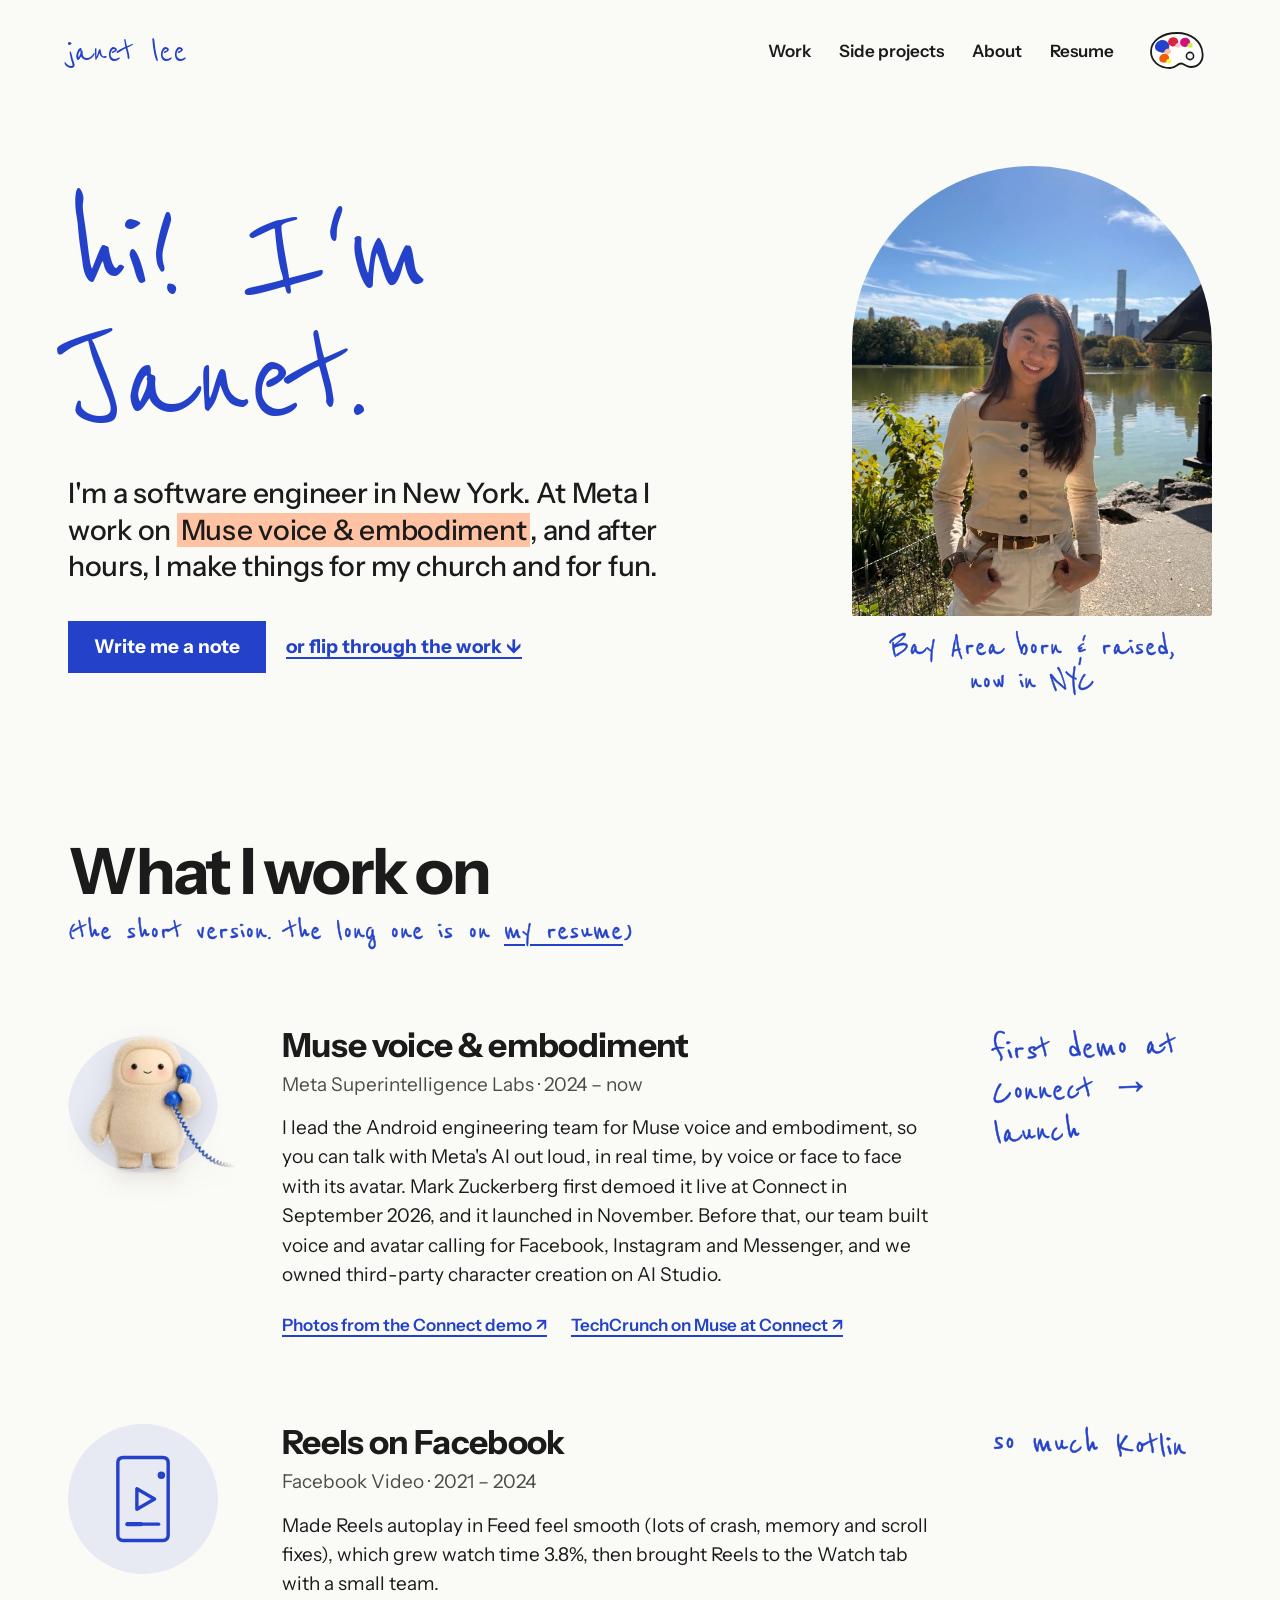
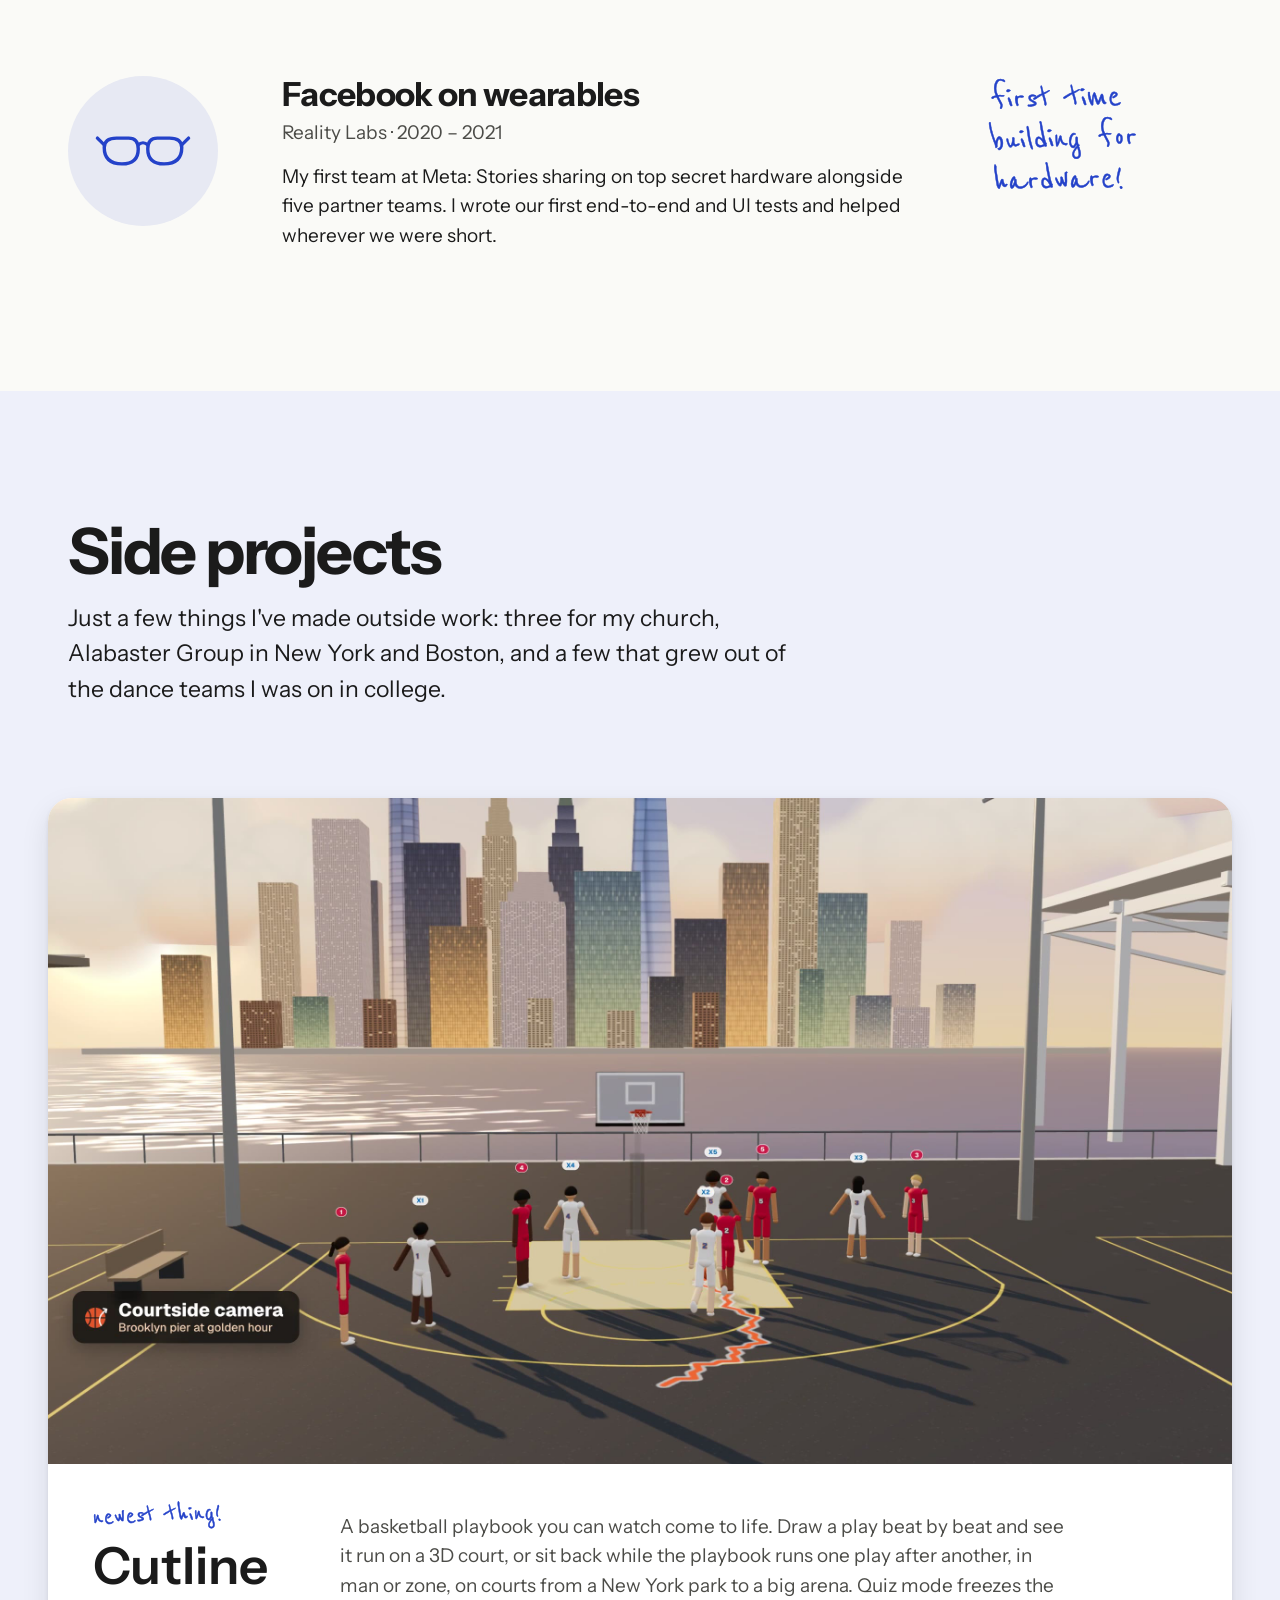
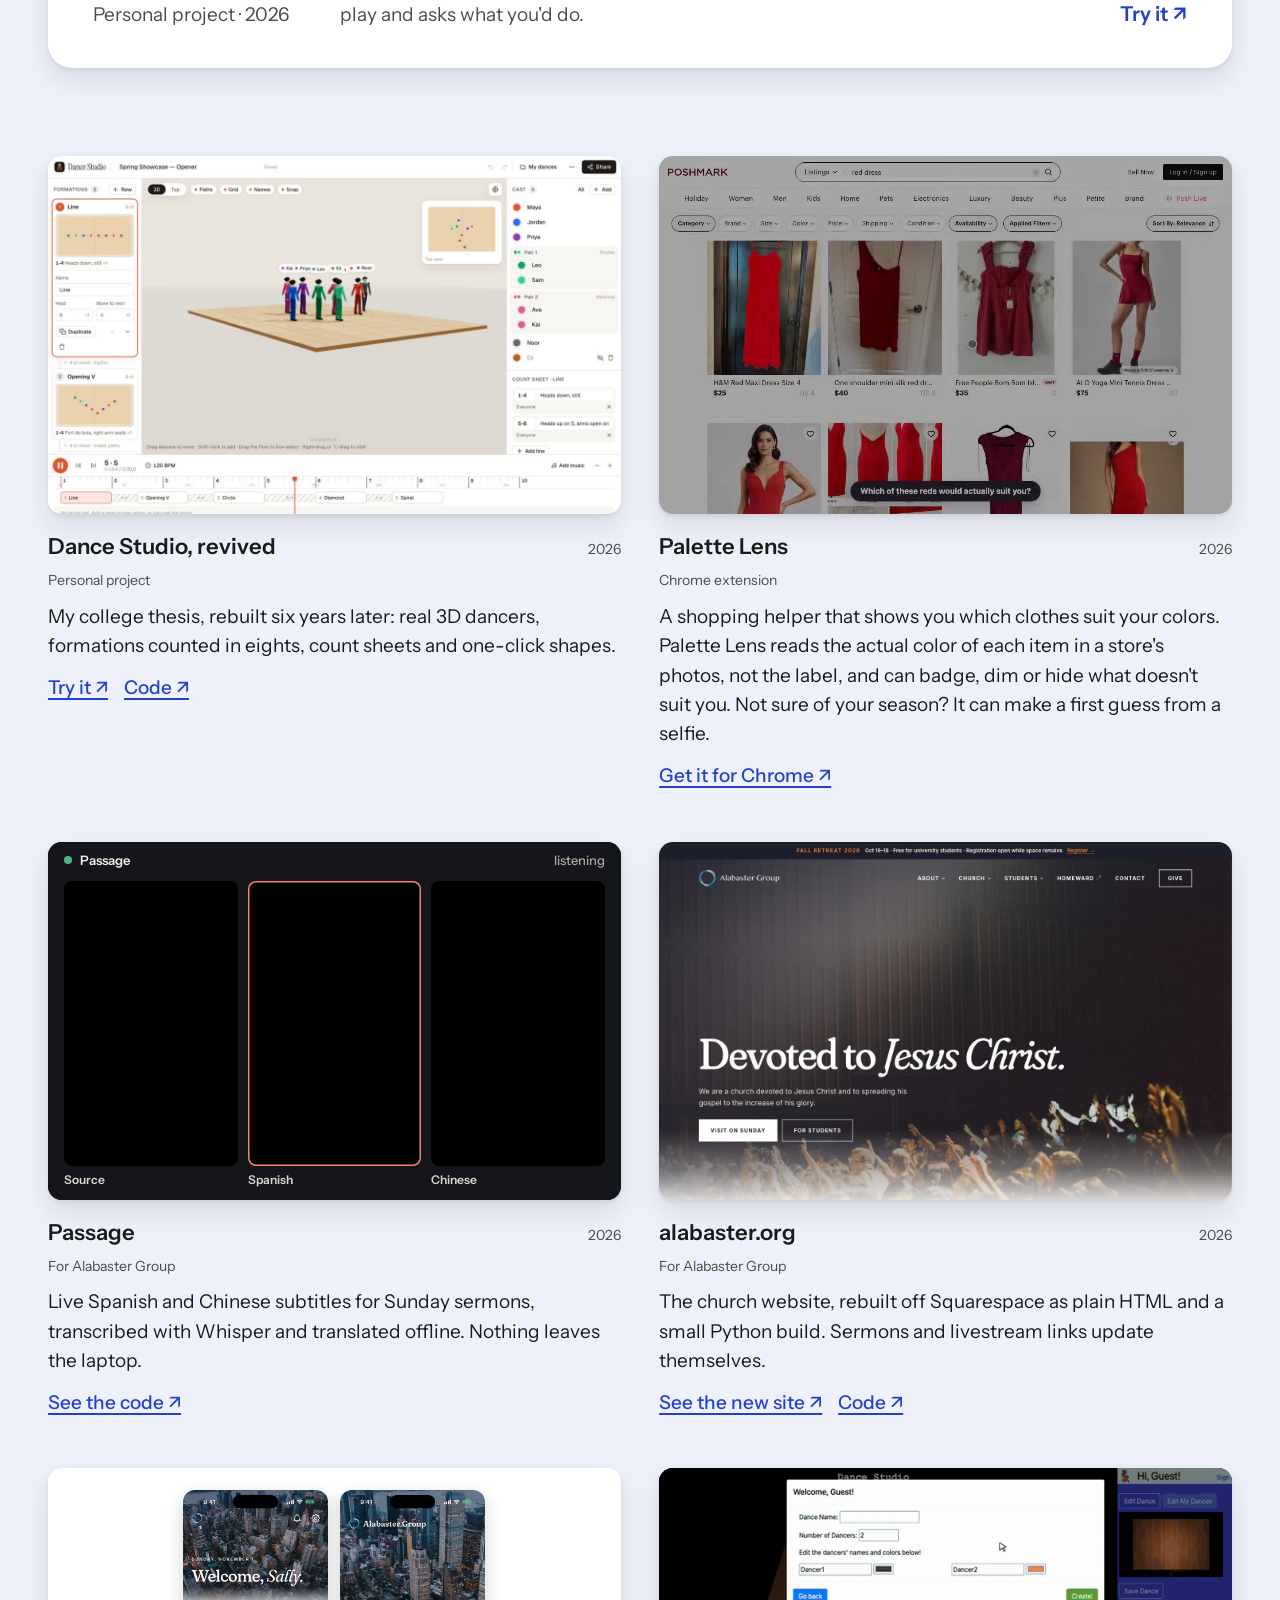
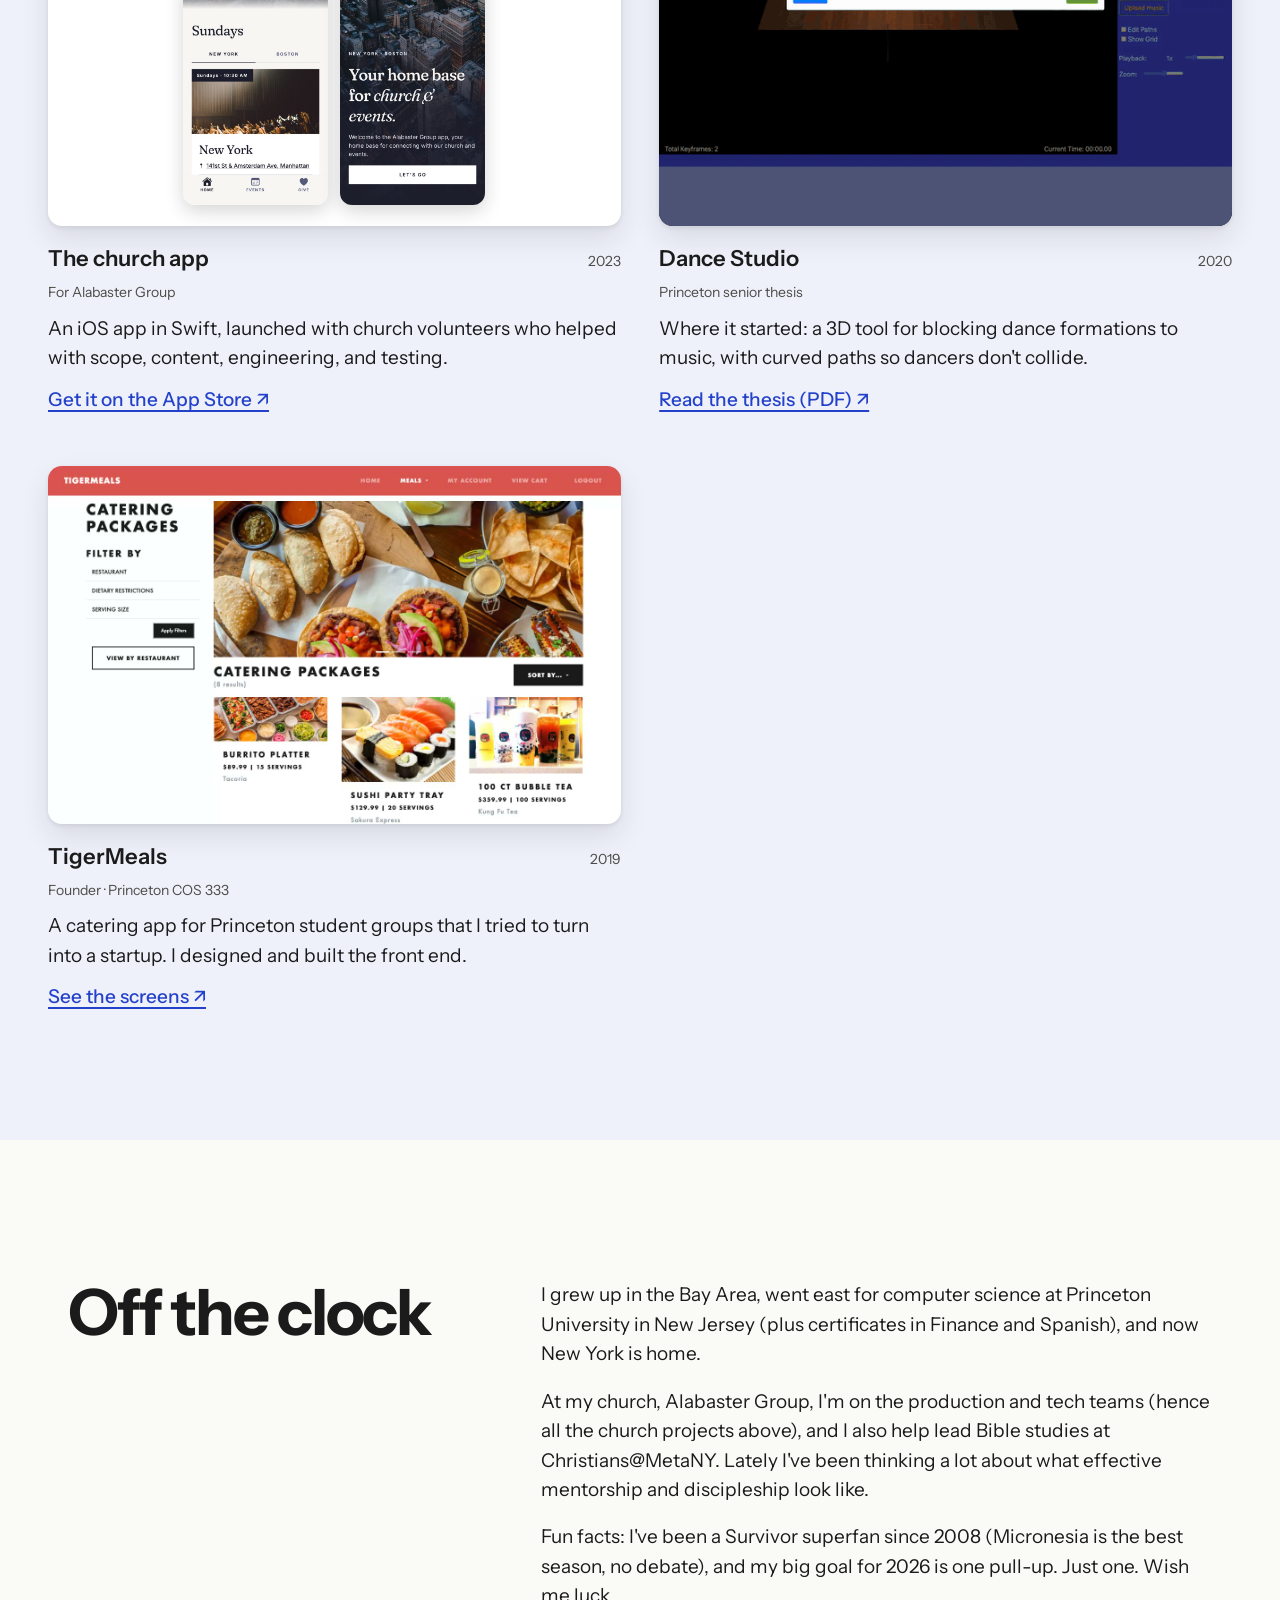
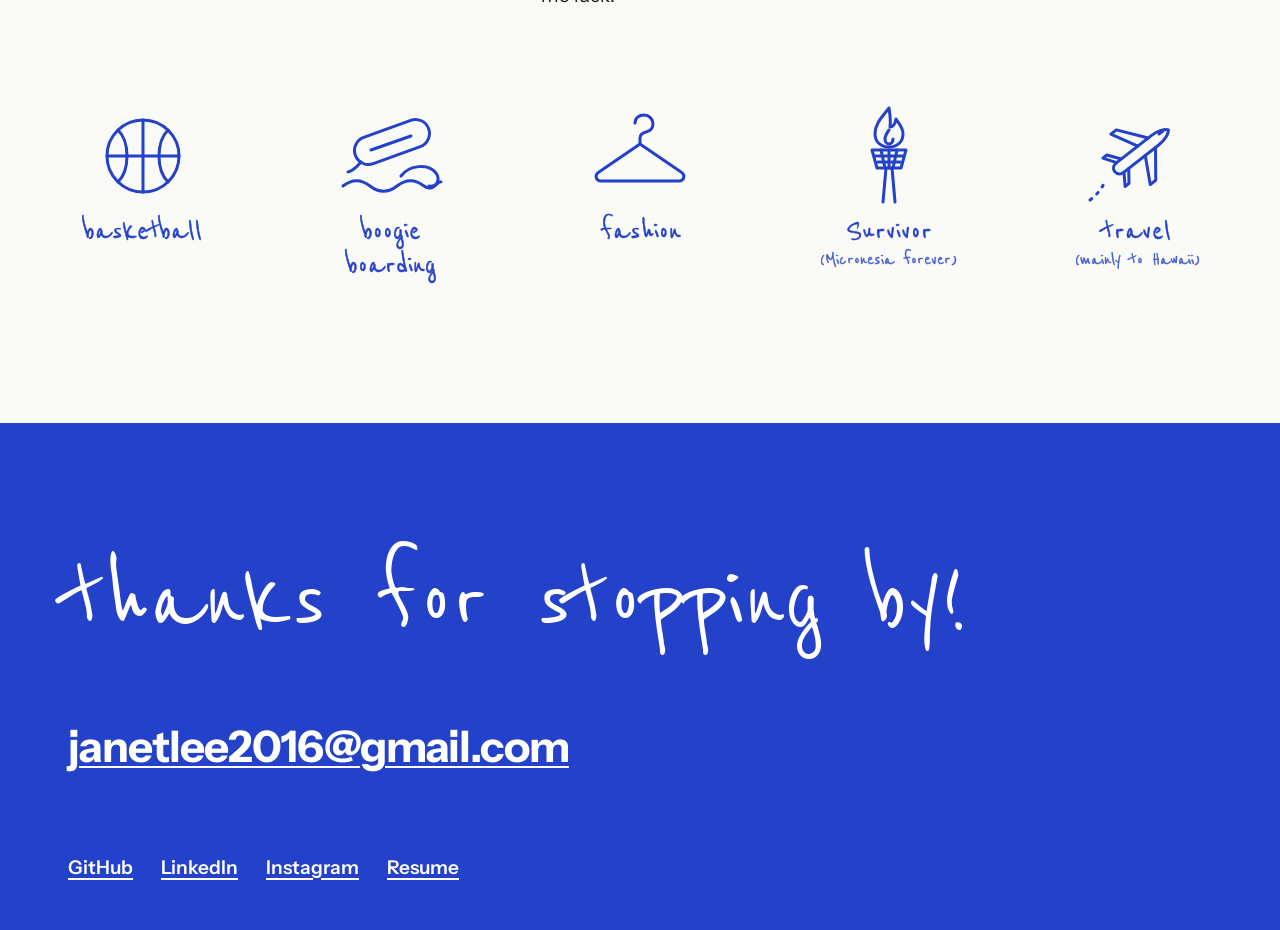
==== commit 771c0d51: "Hero back to the softer intro; leadership stays in the Muse description Co-Authored-By: Claude Opus " ====
--- a/index.html
+++ b/index.html
@@ -4,9 +4,9 @@
 <meta charset="utf-8">
 <meta name="viewport" content="width=device-width, initial-scale=1">
 <title>Janet Lee</title>
-<meta name="description" content="Janet Lee is a staff engineer at Meta in New York, where she leads the Android team behind Muse voice and embodiment. After hours, she builds things for her church and for fun.">
+<meta name="description" content="Janet Lee is a software engineer in New York who works on Muse voice and embodiment at Meta, and makes things for her church and for fun after hours.">
 <meta property="og:title" content="Janet Lee">
-<meta property="og:description" content="Staff engineer at Meta in New York, leading the Android team behind Muse voice and embodiment. After hours, things for my church and for fun.">
+<meta property="og:description" content="Software engineer in New York. Muse voice and embodiment at Meta, and things for my church and for fun after hours.">
 <meta property="og:type" content="website">
 <meta property="og:url" content="https://janetlee.me/">
 <meta property="og:image" content="https://janetlee.me/img/janet-park-1200.jpg">
@@ -57,7 +57,7 @@
 <section id="top" class="hero wrap">
   <div class="hero__text">
     <h1 class="hero__title hand">hi! I'm Janet.</h1>
-    <p class="hero__lede">I'm a staff engineer at Meta in New York, where I lead the Android team behind <mark>Muse voice &amp; embodiment</mark>. After hours, I make things for my church and for fun.</p>
+    <p class="hero__lede">I'm a software engineer in New York. At Meta I work on <mark>Muse voice &amp; embodiment</mark>, and after hours, I make things for my church and for fun.</p>
     <div class="hero__actions">
       <a class="button" href="mailto:janetlee2016@gmail.com">Write me a note</a>
       <a class="text-link" href="#work">or flip through the work ↓</a>
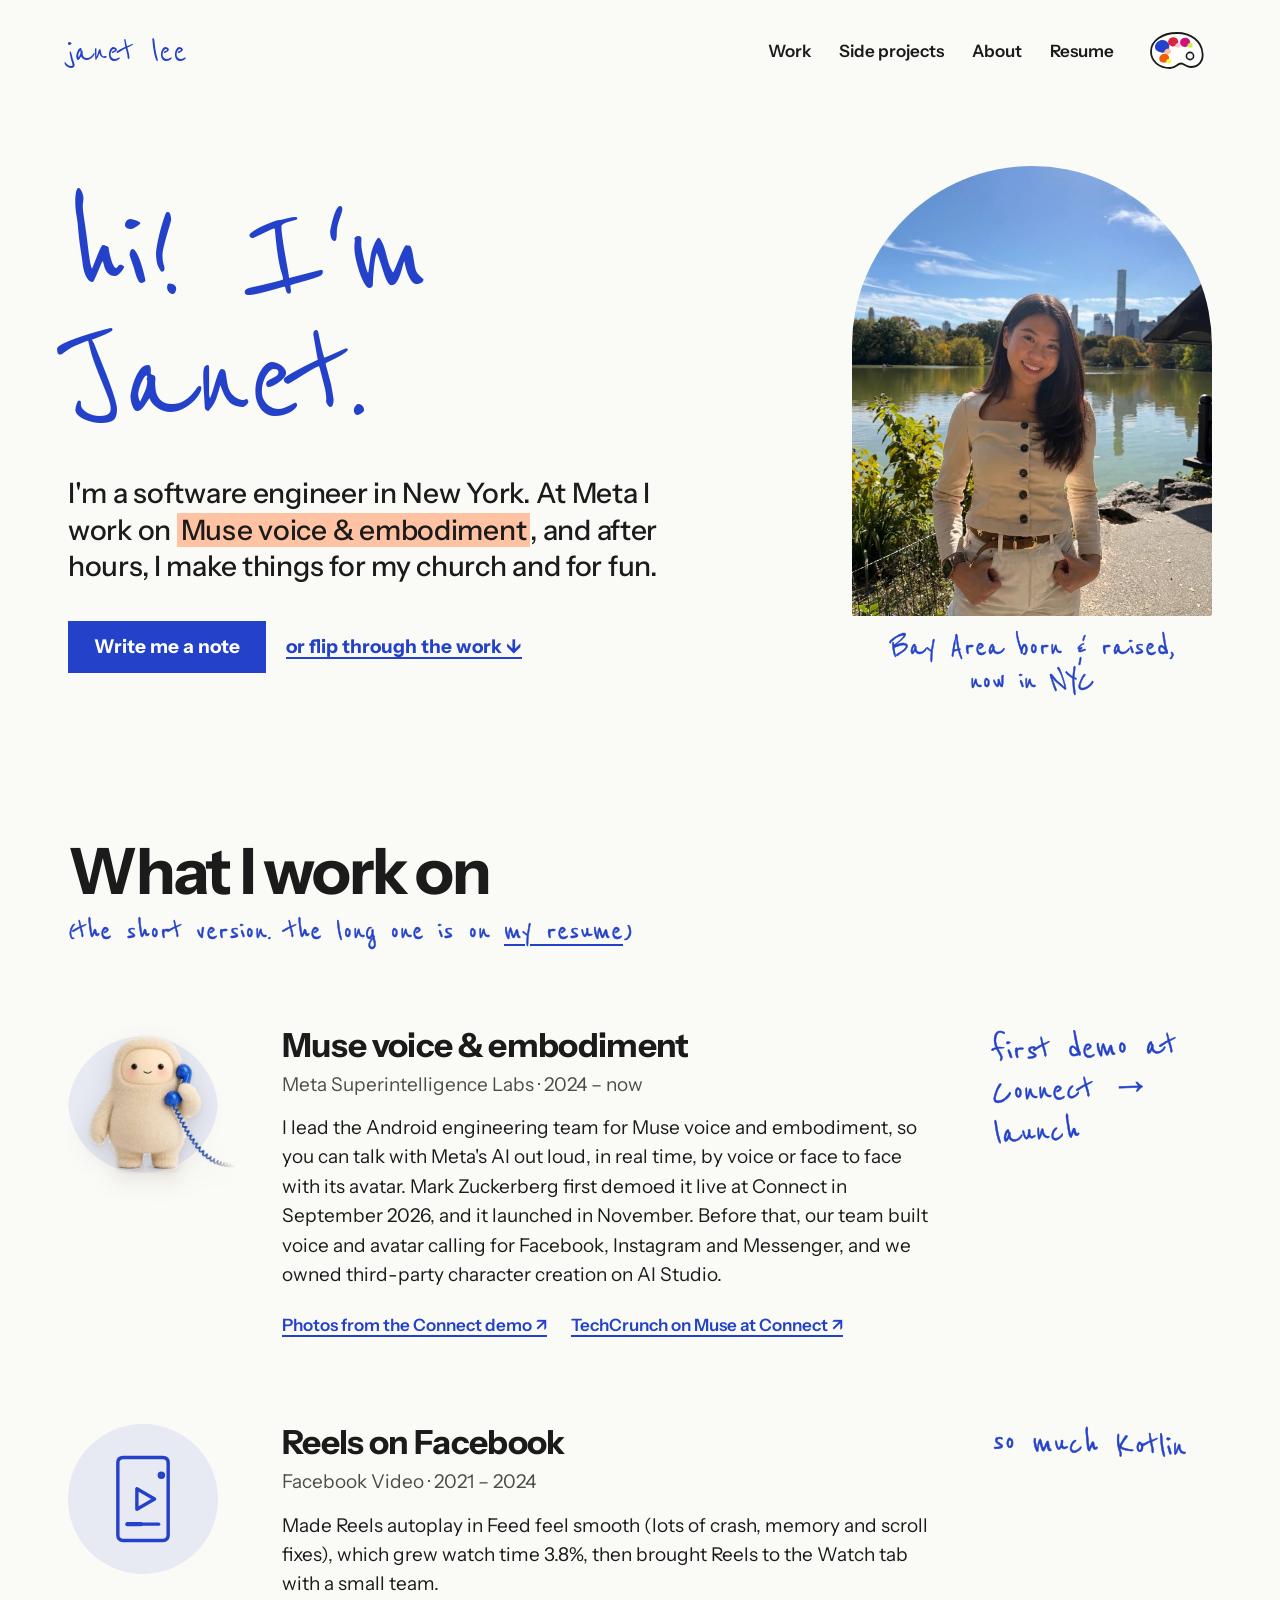
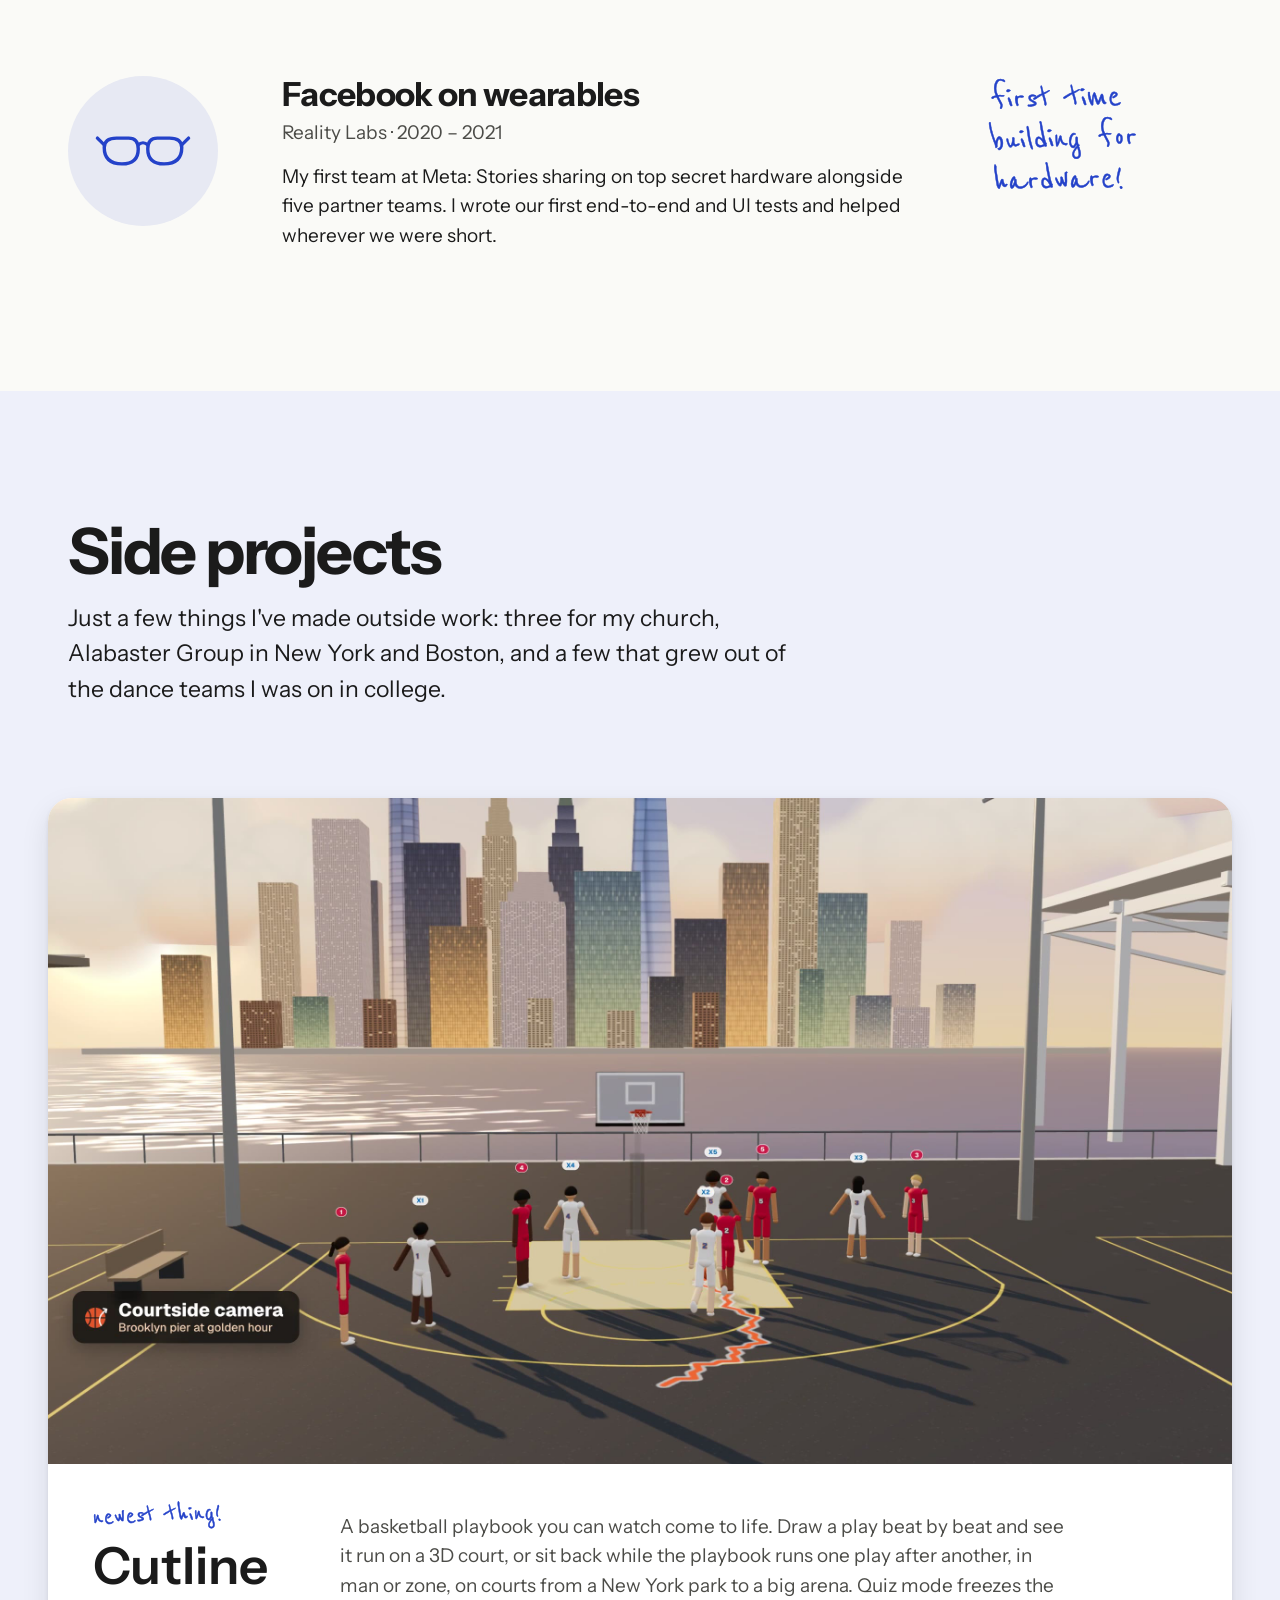
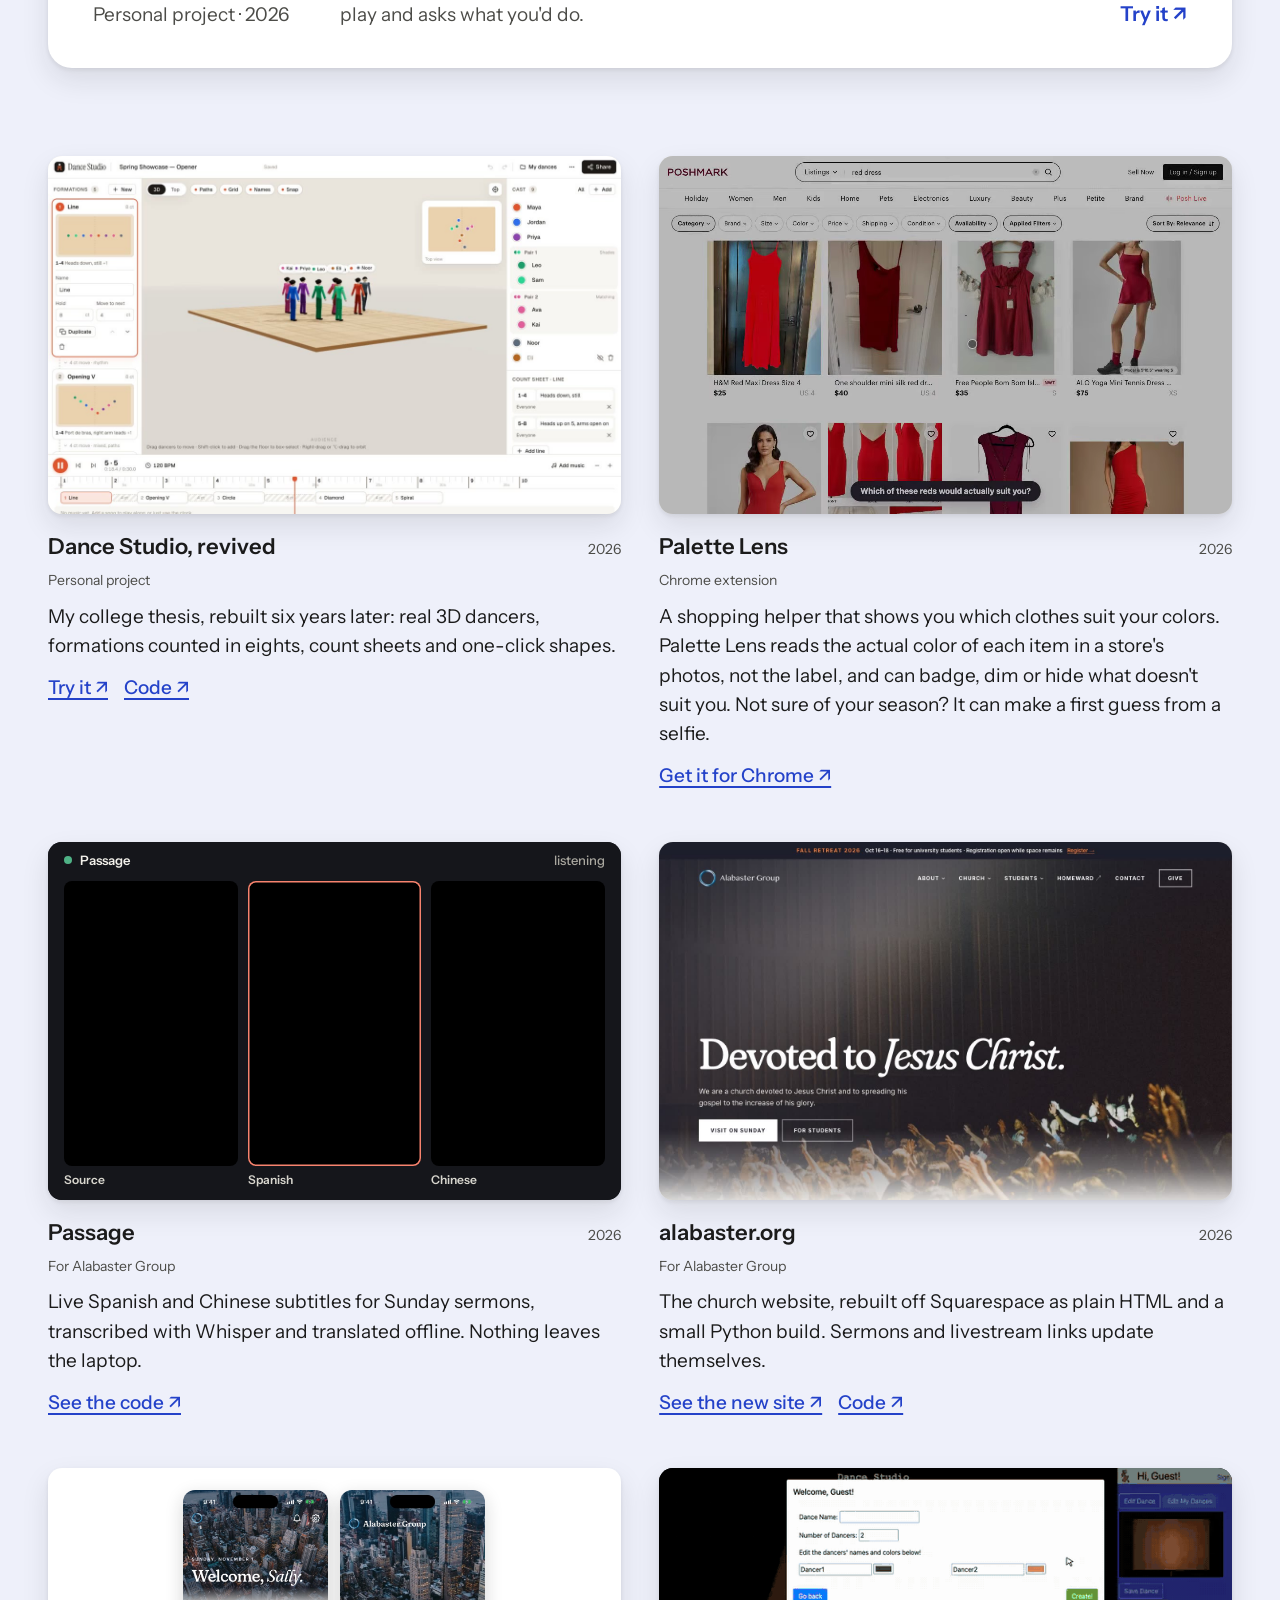
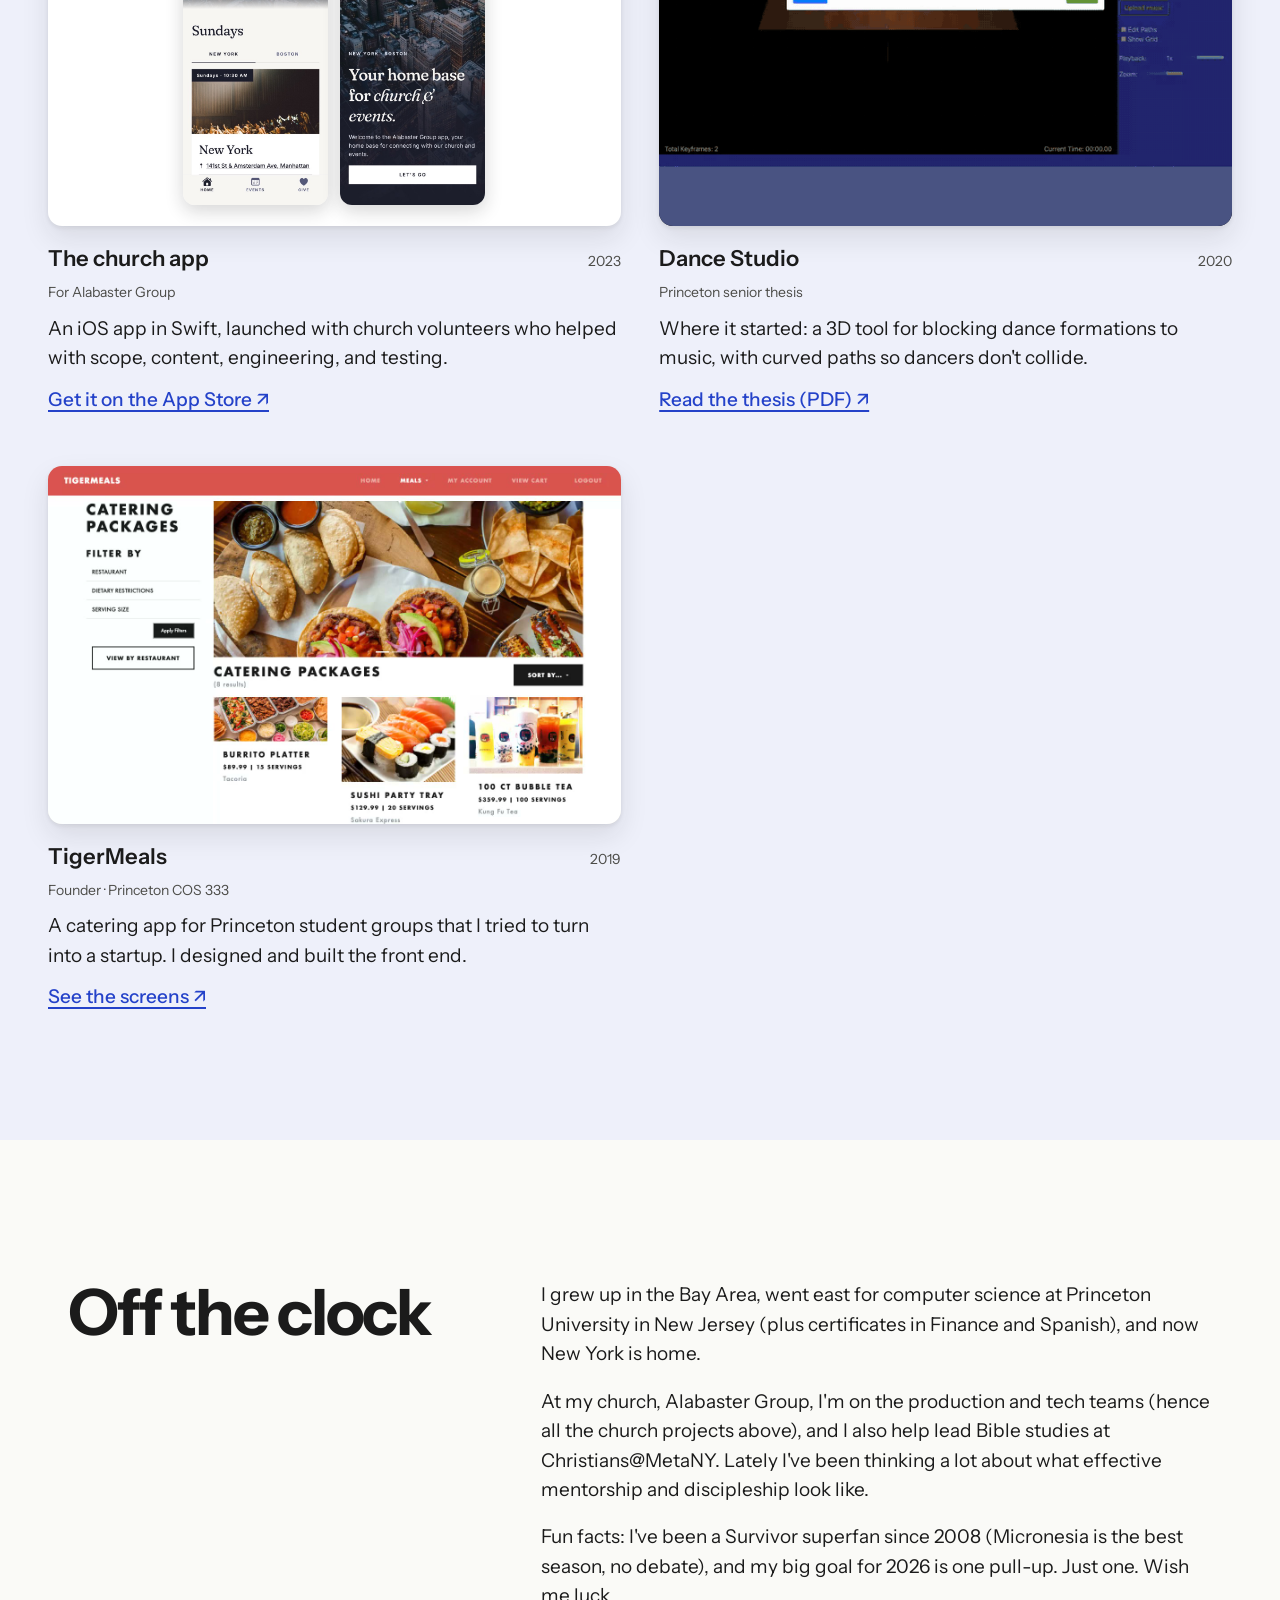
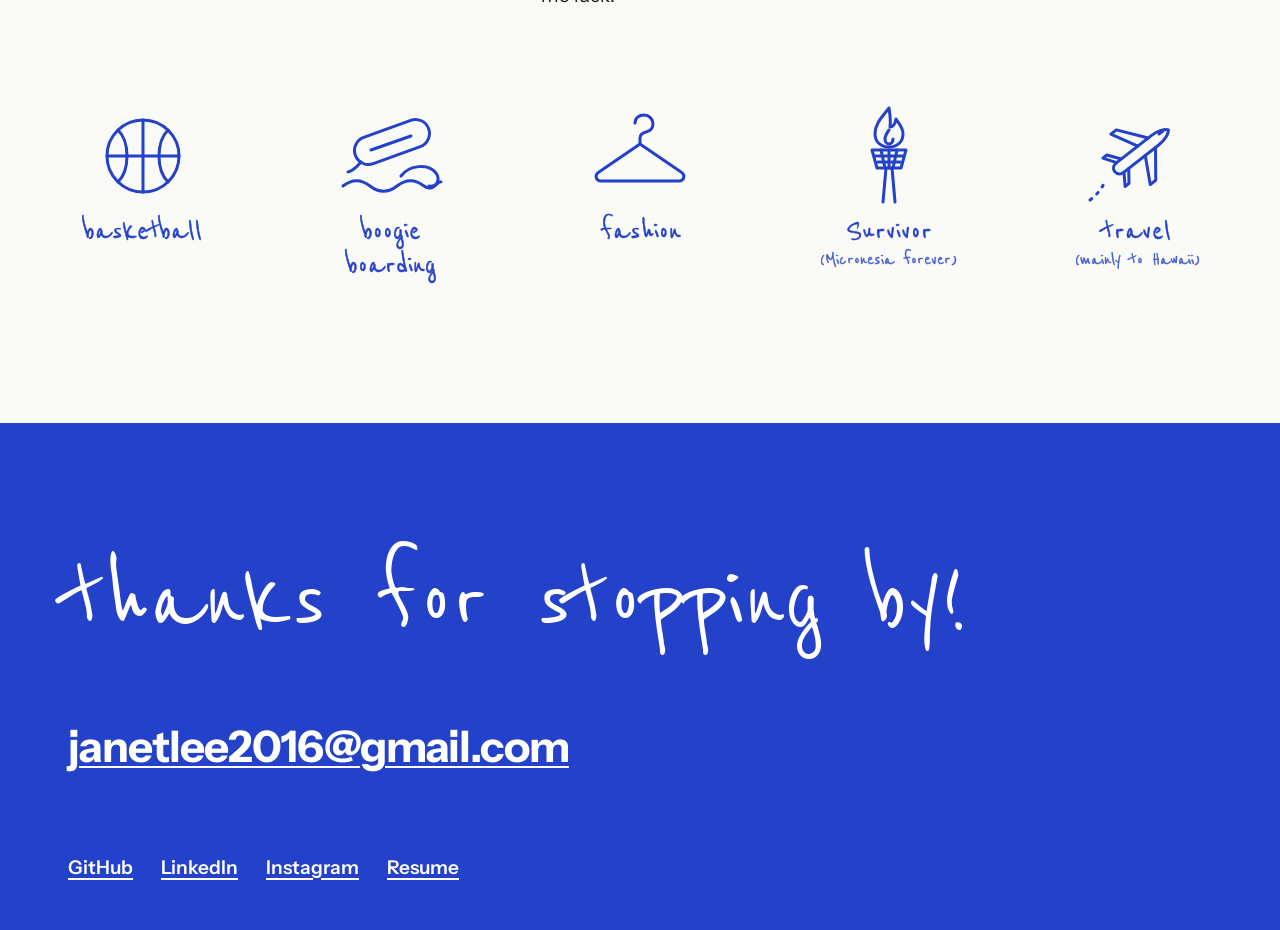
==== commit 826a59a6: "Favicon: handwritten j on a peach dot instead of the waving hand Co-Authored-By: Claude Opus 5.5 <no" ====
--- a/index.html
+++ b/index.html
@@ -10,8 +10,9 @@
 <meta property="og:type" content="website">
 <meta property="og:url" content="https://janetlee.me/">
 <meta property="og:image" content="https://janetlee.me/img/janet-park-1200.jpg">
-<link rel="icon" type="image/png" href="/files/hand-emoji.png">
-<link rel="apple-touch-icon" href="/files/hand-emoji.png">
+<link rel="icon" type="image/png" sizes="32x32" href="/files/favicon-32.png">
+<link rel="icon" type="image/png" sizes="192x192" href="/files/favicon-192.png">
+<link rel="apple-touch-icon" href="/files/apple-touch-icon.png">
 <meta name="theme-color" content="#FAFAF7">
 <link rel="preconnect" href="https://fonts.googleapis.com">
 <link rel="preconnect" href="https://fonts.gstatic.com" crossorigin>
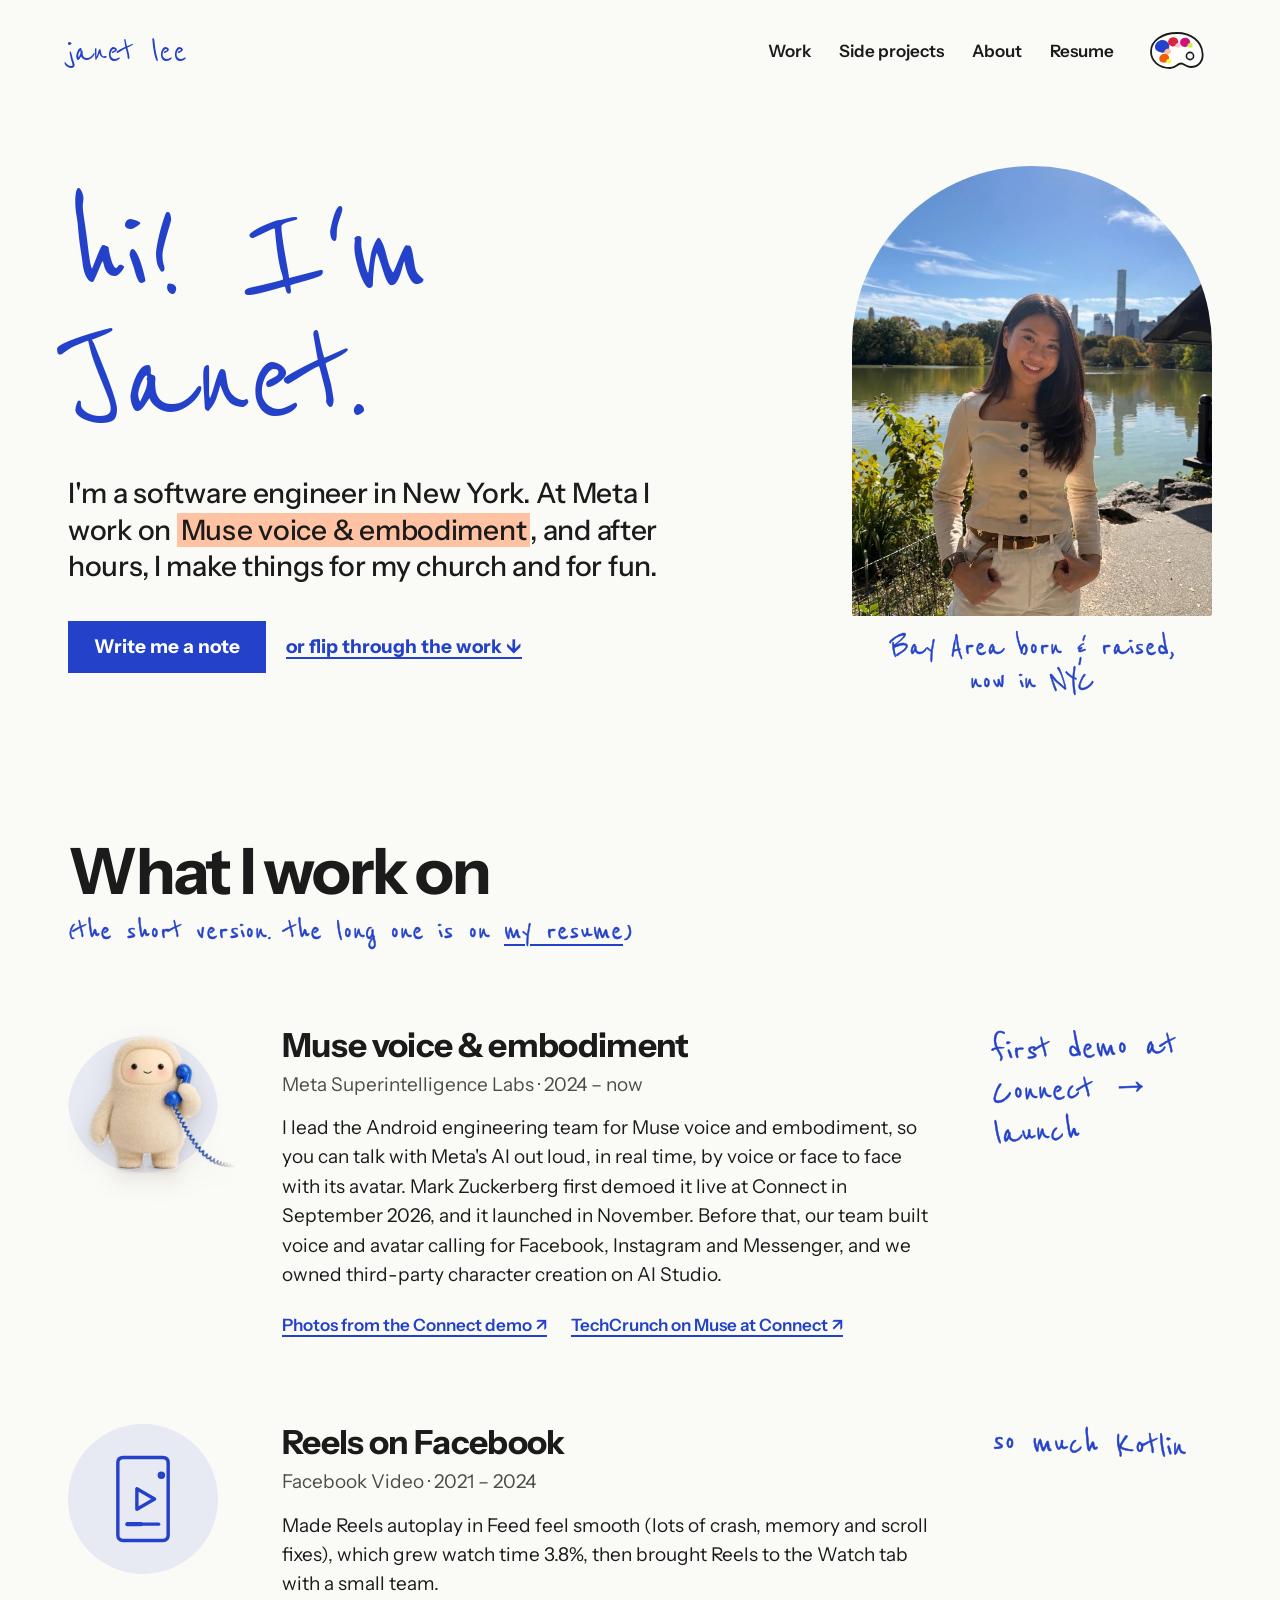
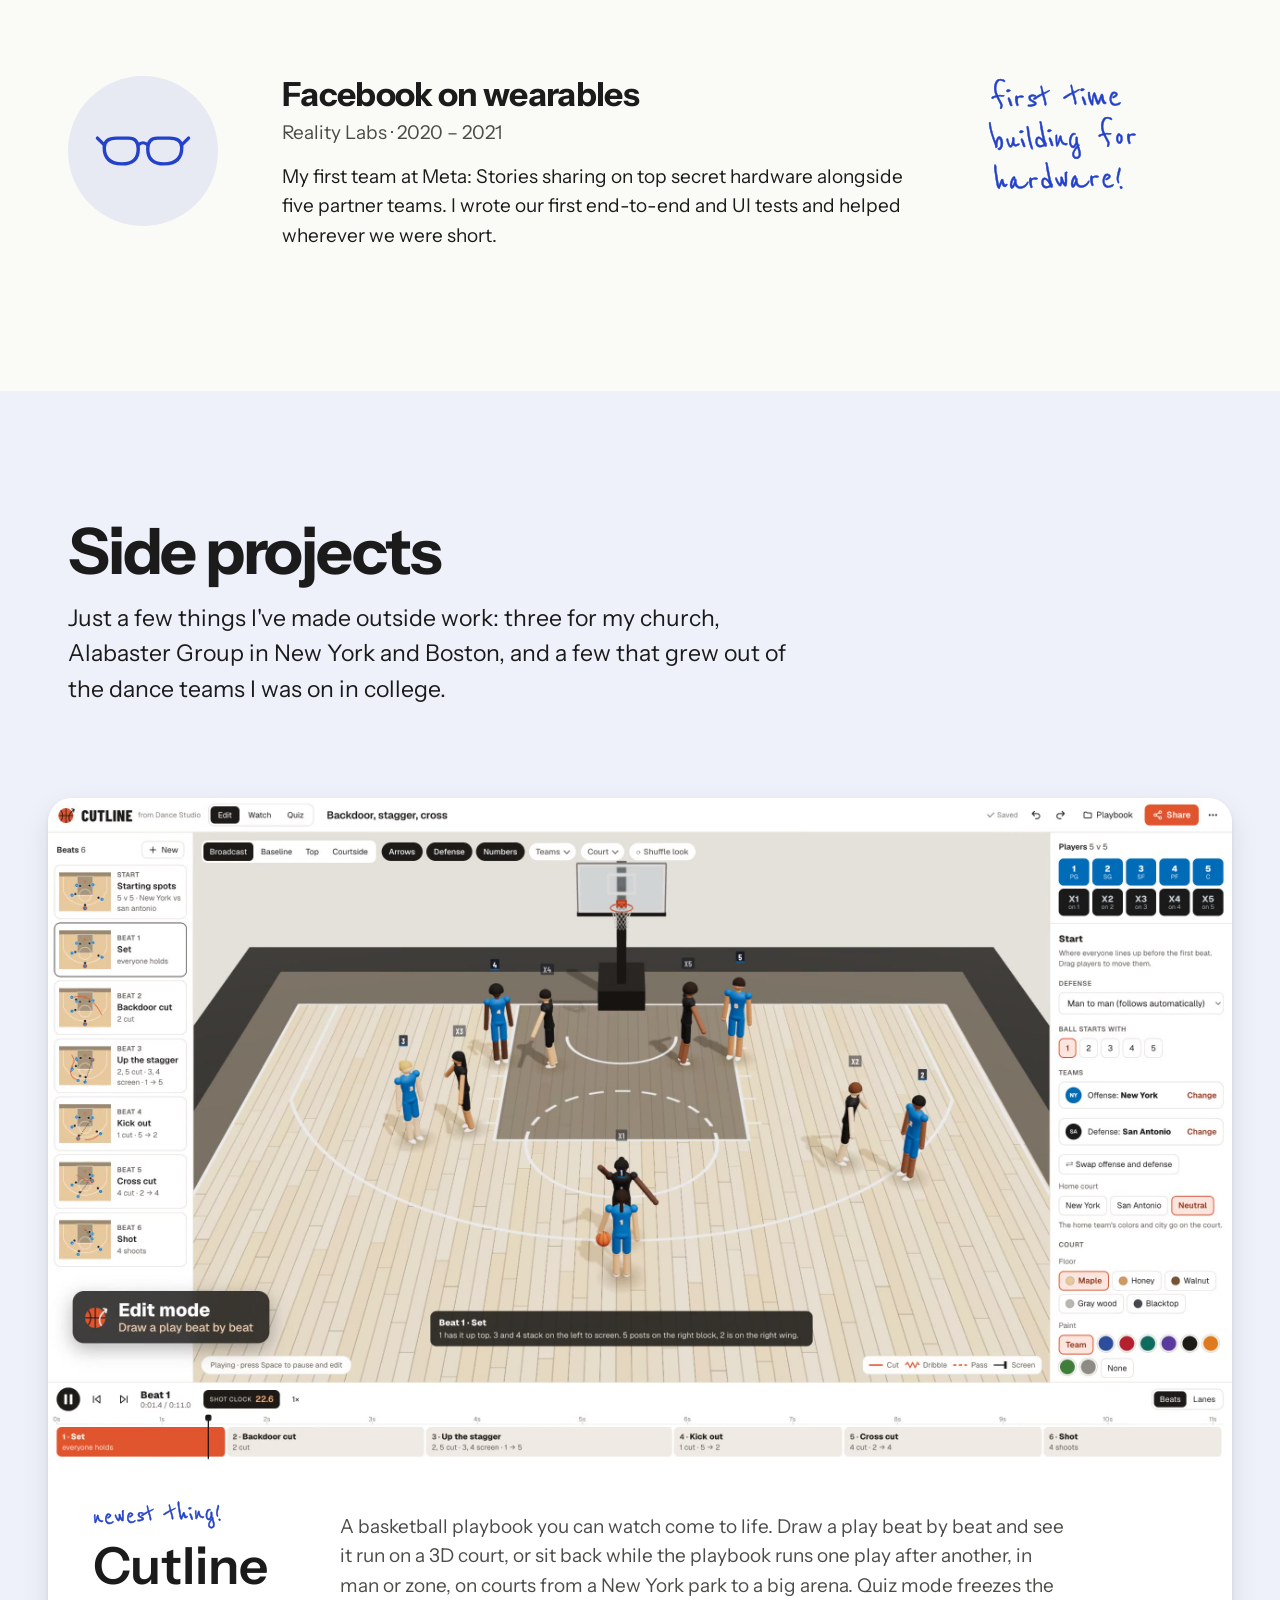
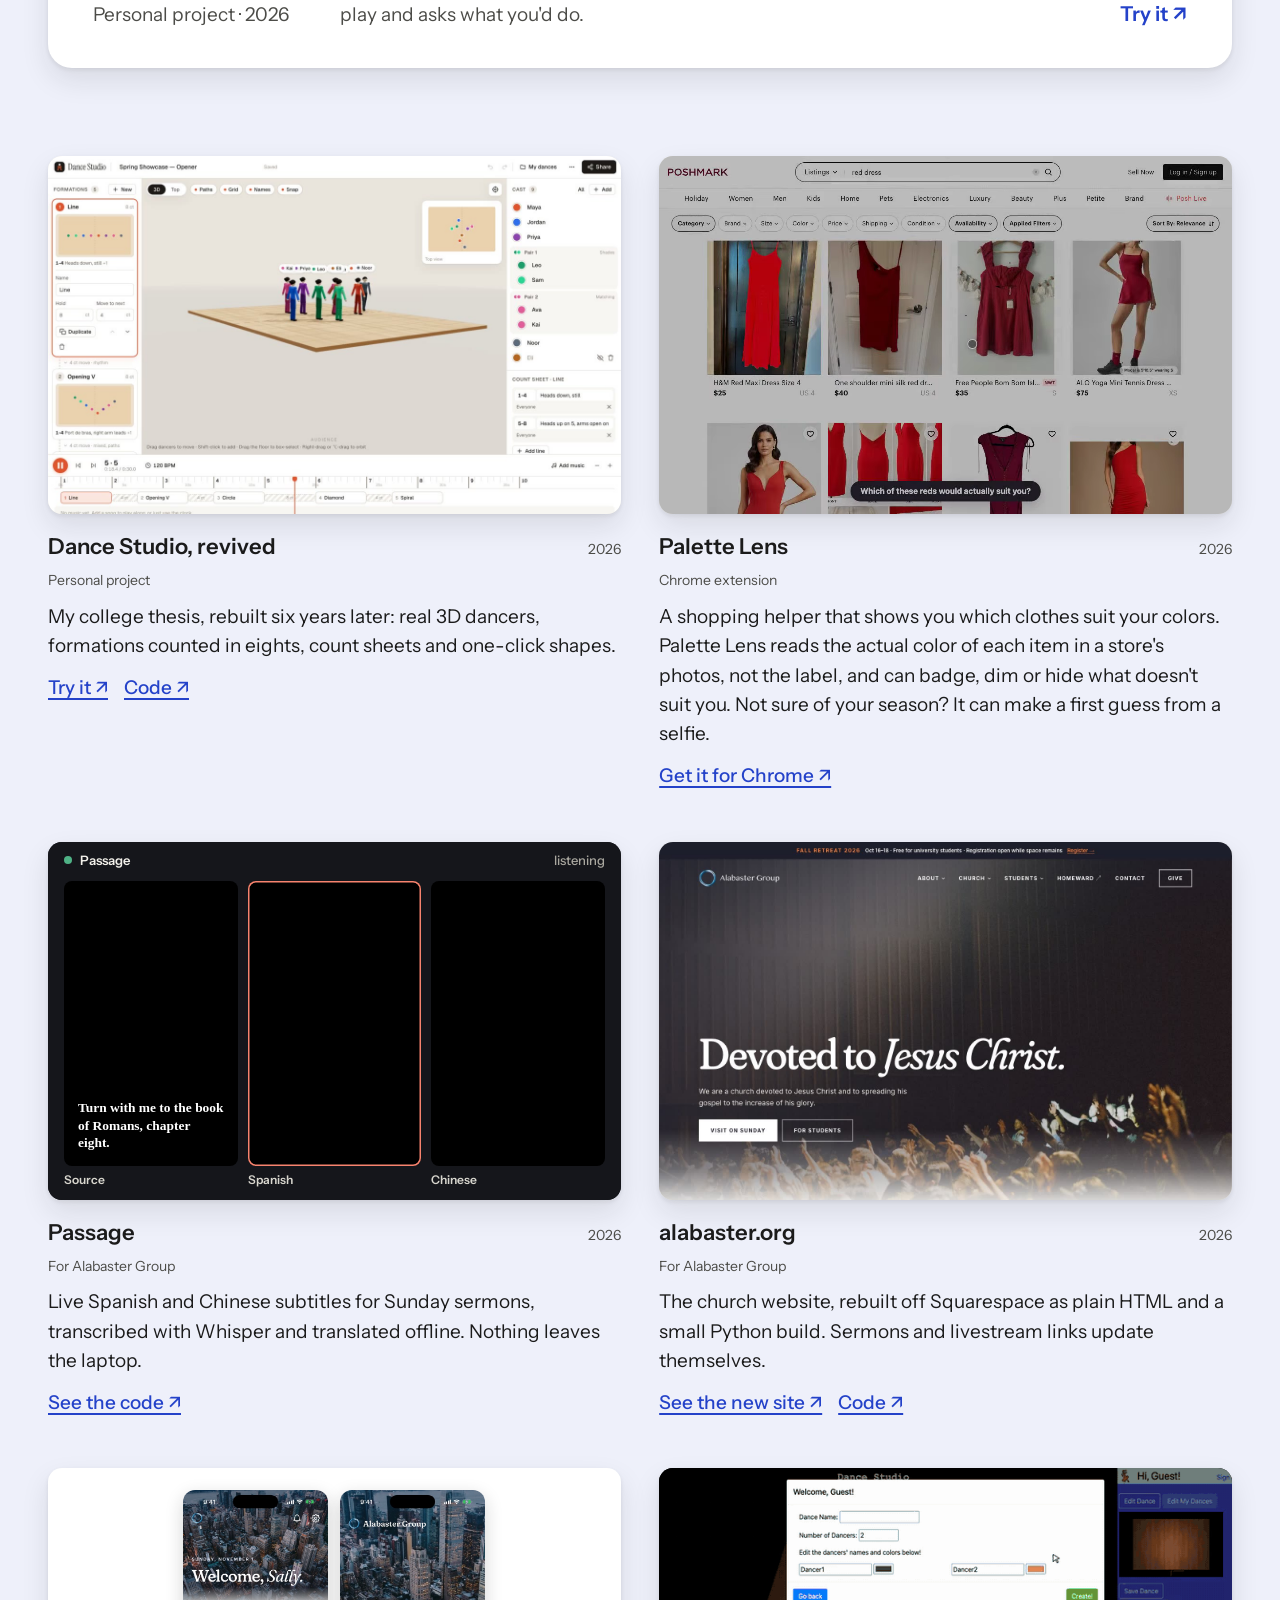
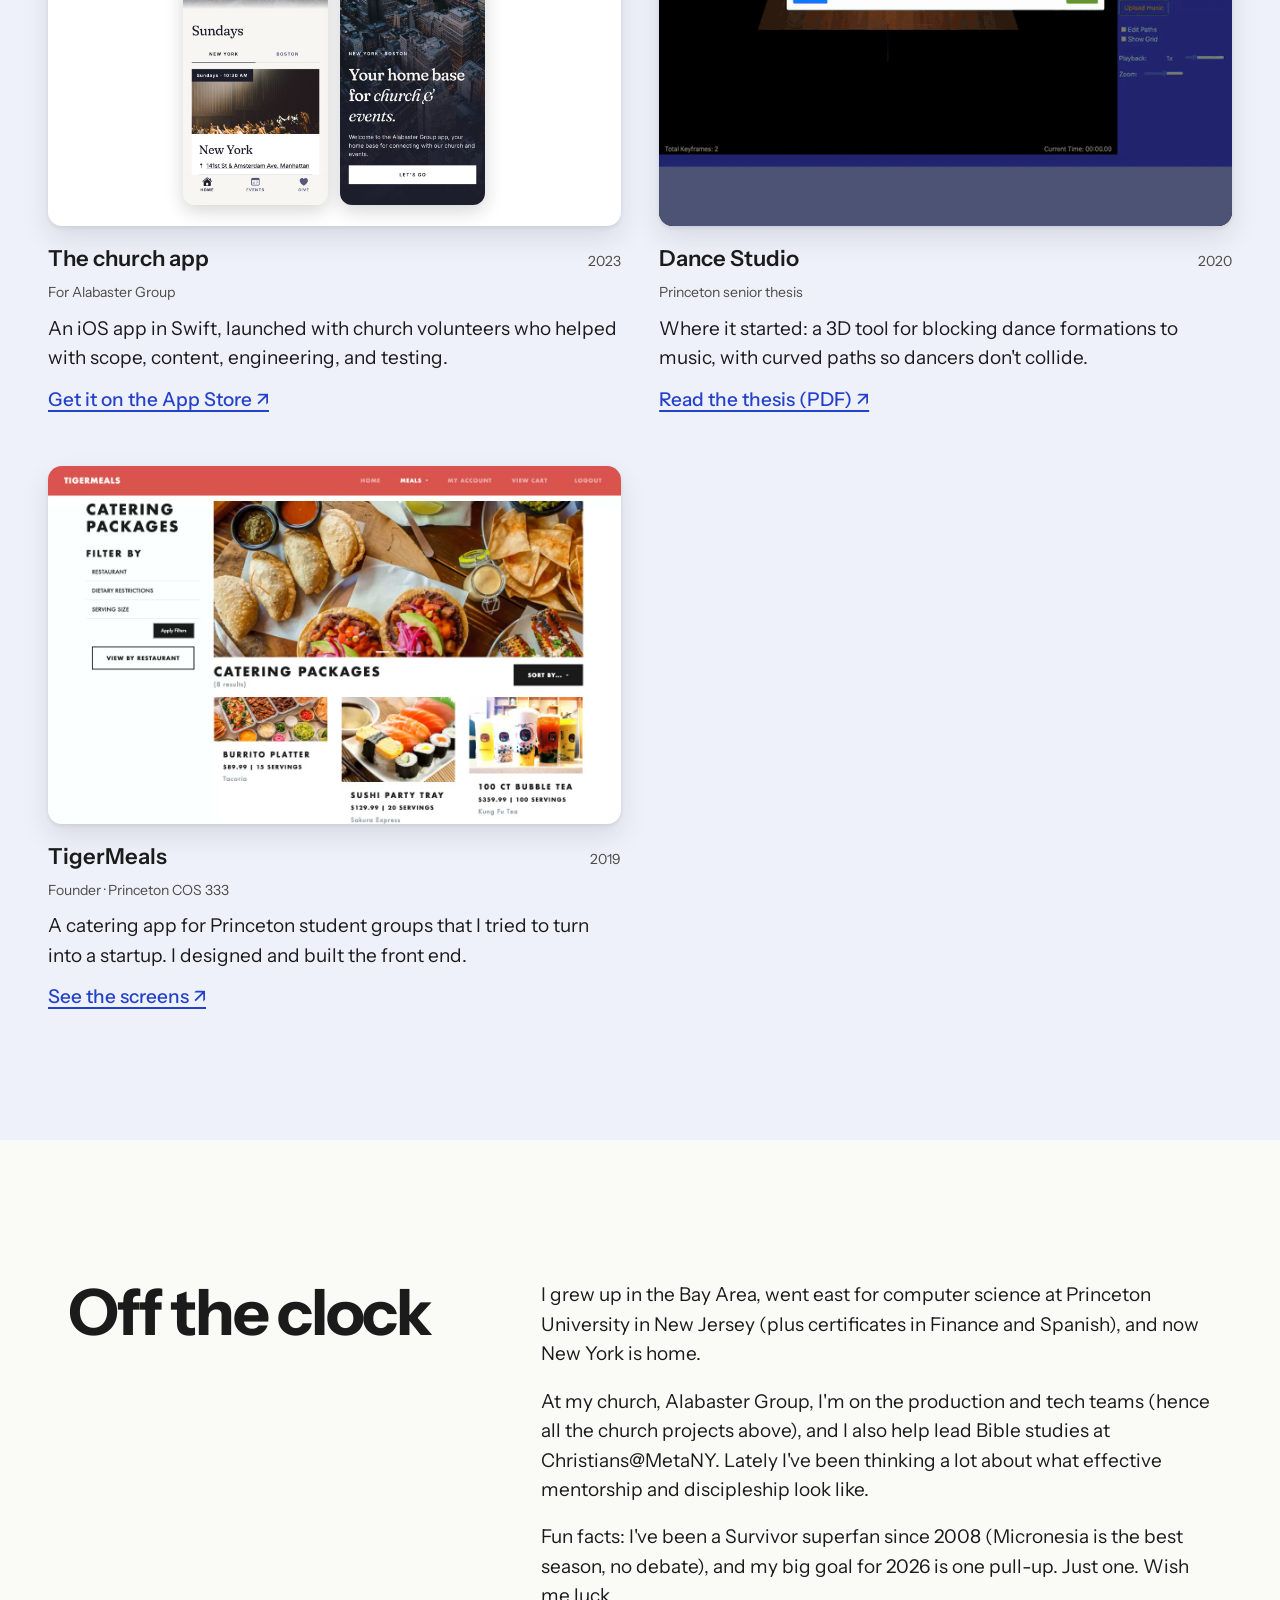
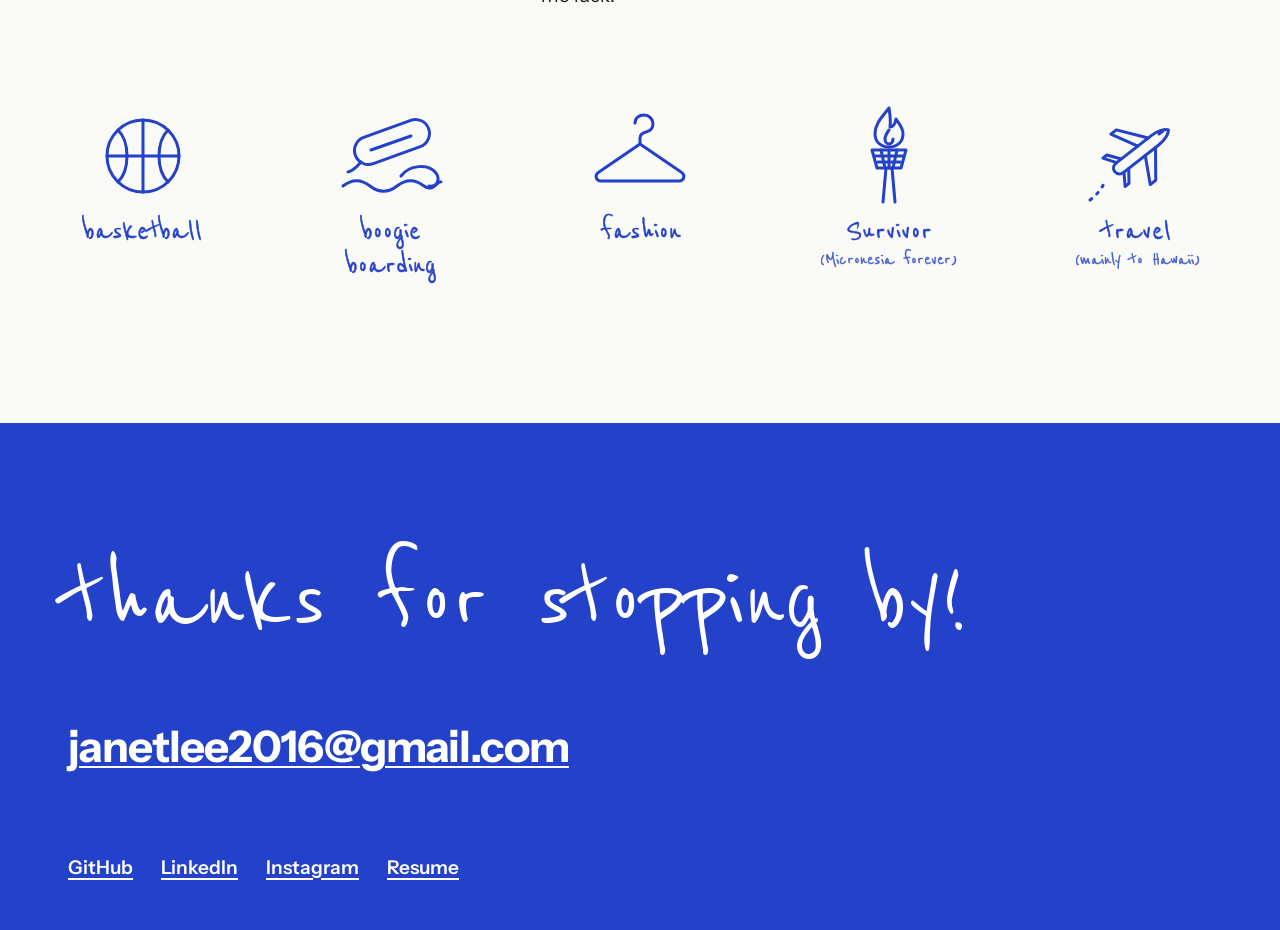
==== commit b478c480: "Cutline demo re-filmed on the current app; opens on a maple court Co-Authored-By: Claude Opus 5.5 <n" ====
--- a/index.html
+++ b/index.html
@@ -123,8 +123,8 @@
 
     <a class="feature" href="/cutline/">
       <div class="feature__media">
-        <video class="site-video" muted loop playsinline preload="metadata" poster="img/cutline.jpg?v=1" width="2560" height="1440" aria-label="Cutline tour: editing a play on a New York park court, watching plays in a school gym, a cinematic swoop in a packed arena, a courtside view of the Manhattan skyline from a Brooklyn pier, a quiz seen through one player’s eyes, and a play at sunset on a Hawaii beach">
-          <source src="img/cutline.mp4?v=6" type="video/mp4">
+        <video class="site-video" muted loop playsinline preload="metadata" poster="img/cutline.jpg?v=2" width="2560" height="1440" aria-label="Cutline tour: editing a play on a maple court, watching plays in a school gym, a cinematic swoop in a packed arena, a courtside view of the Manhattan skyline from a Brooklyn pier, a quiz seen through one player’s eyes, and a play at sunset on a Hawaii beach">
+          <source src="img/cutline.mp4?v=7" type="video/mp4">
         </video>
       </div>
       <div class="feature__text">
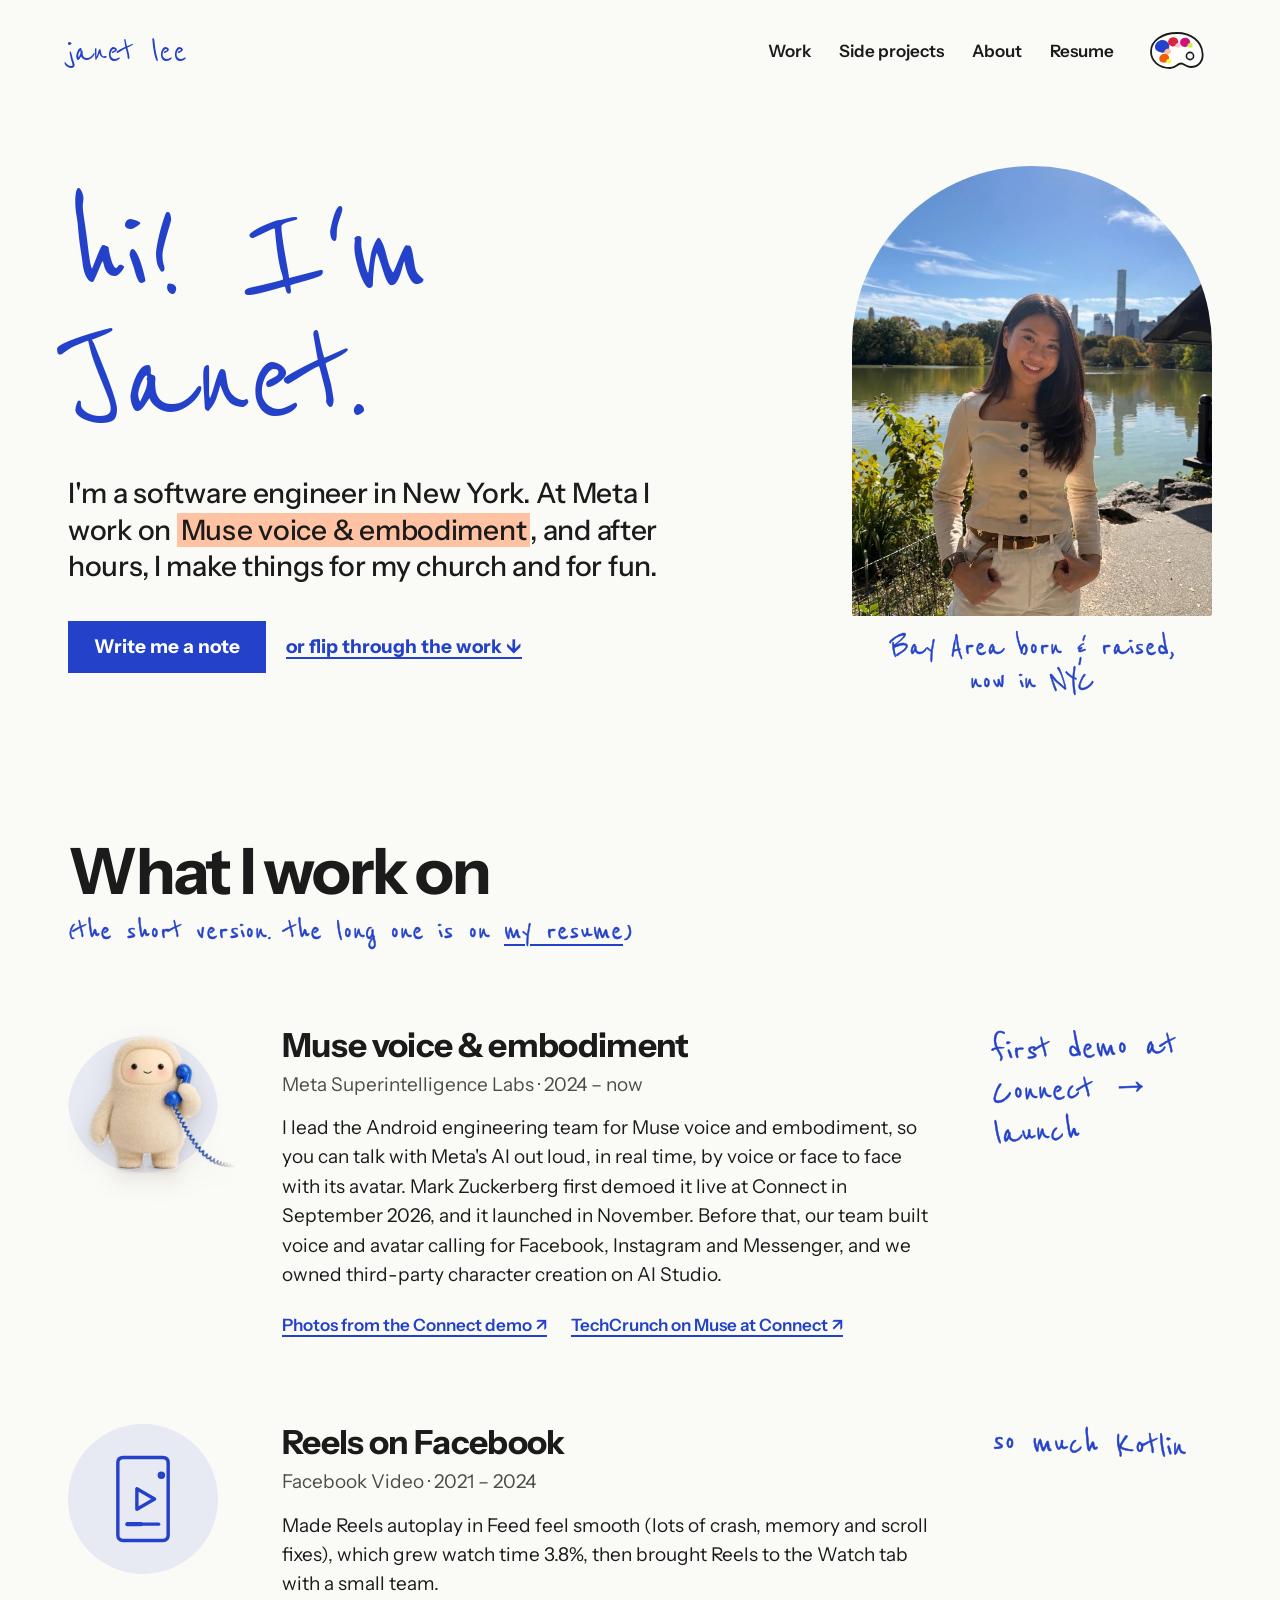
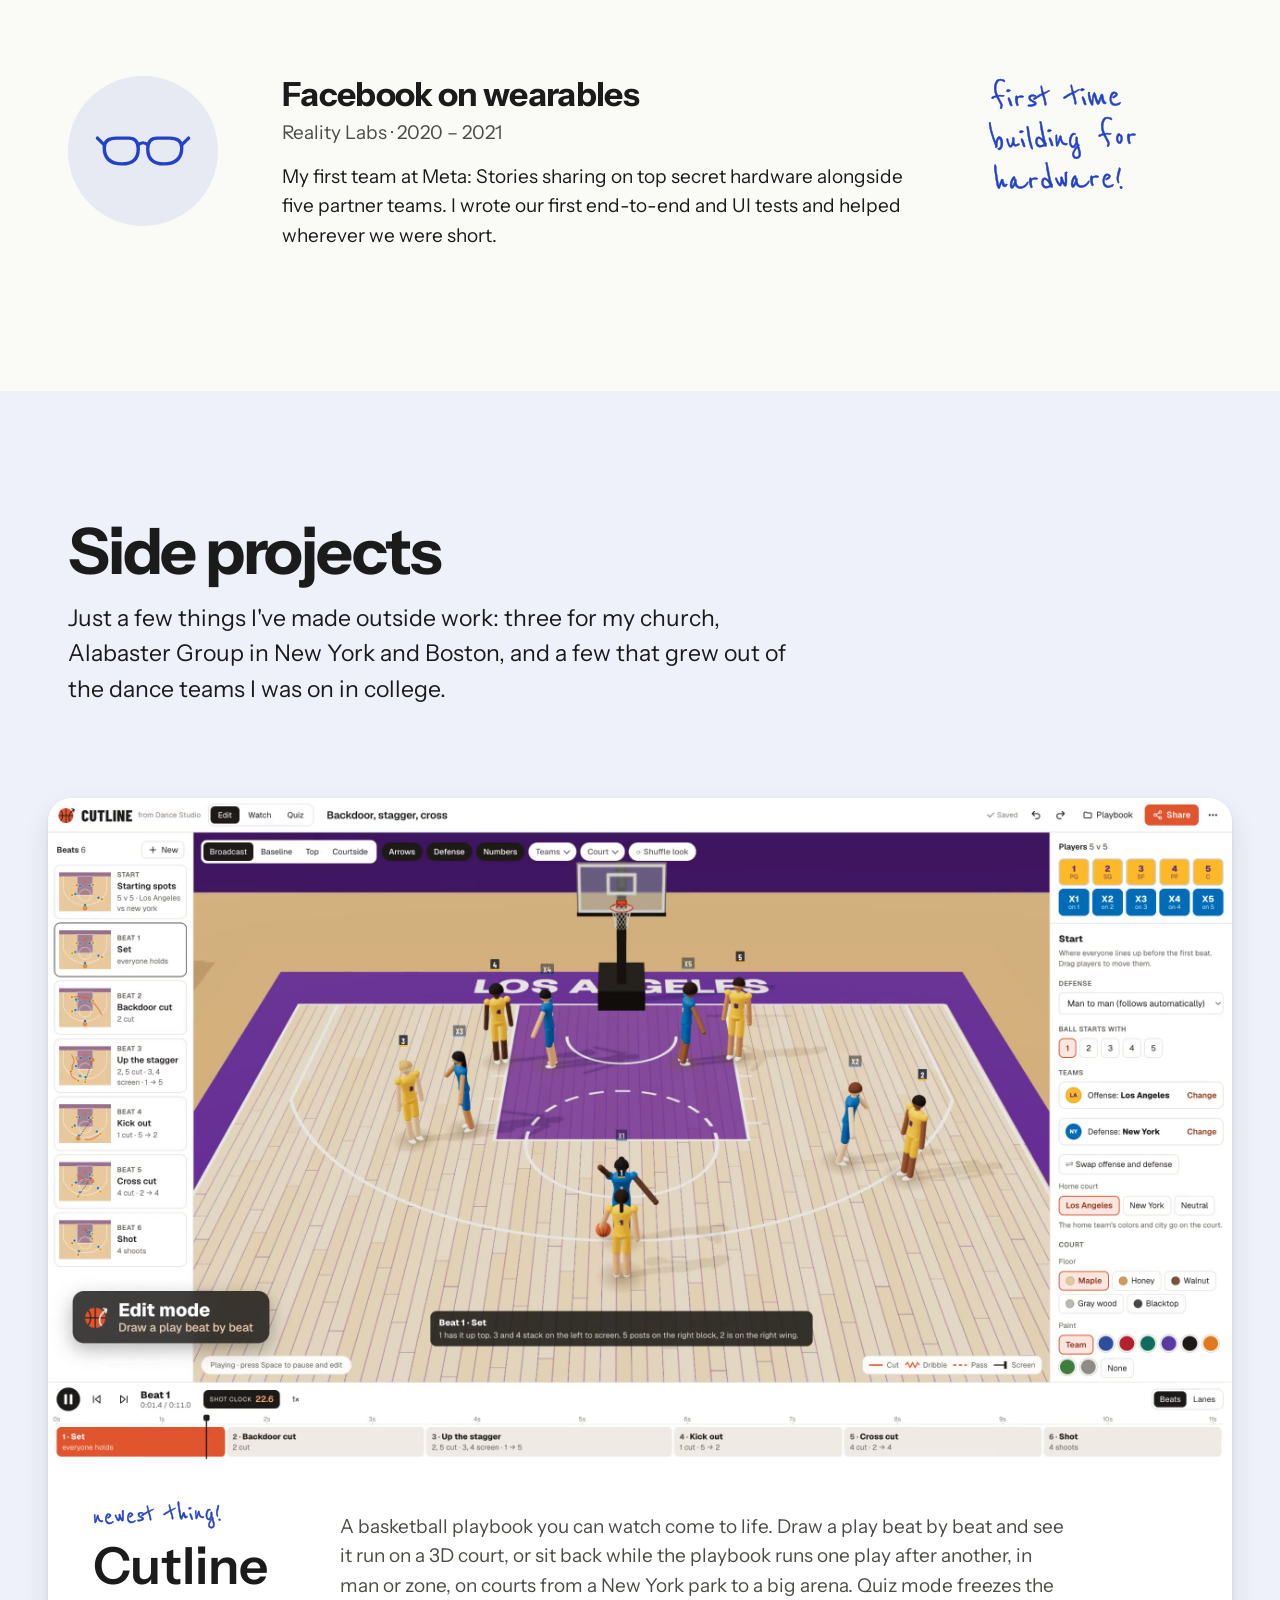
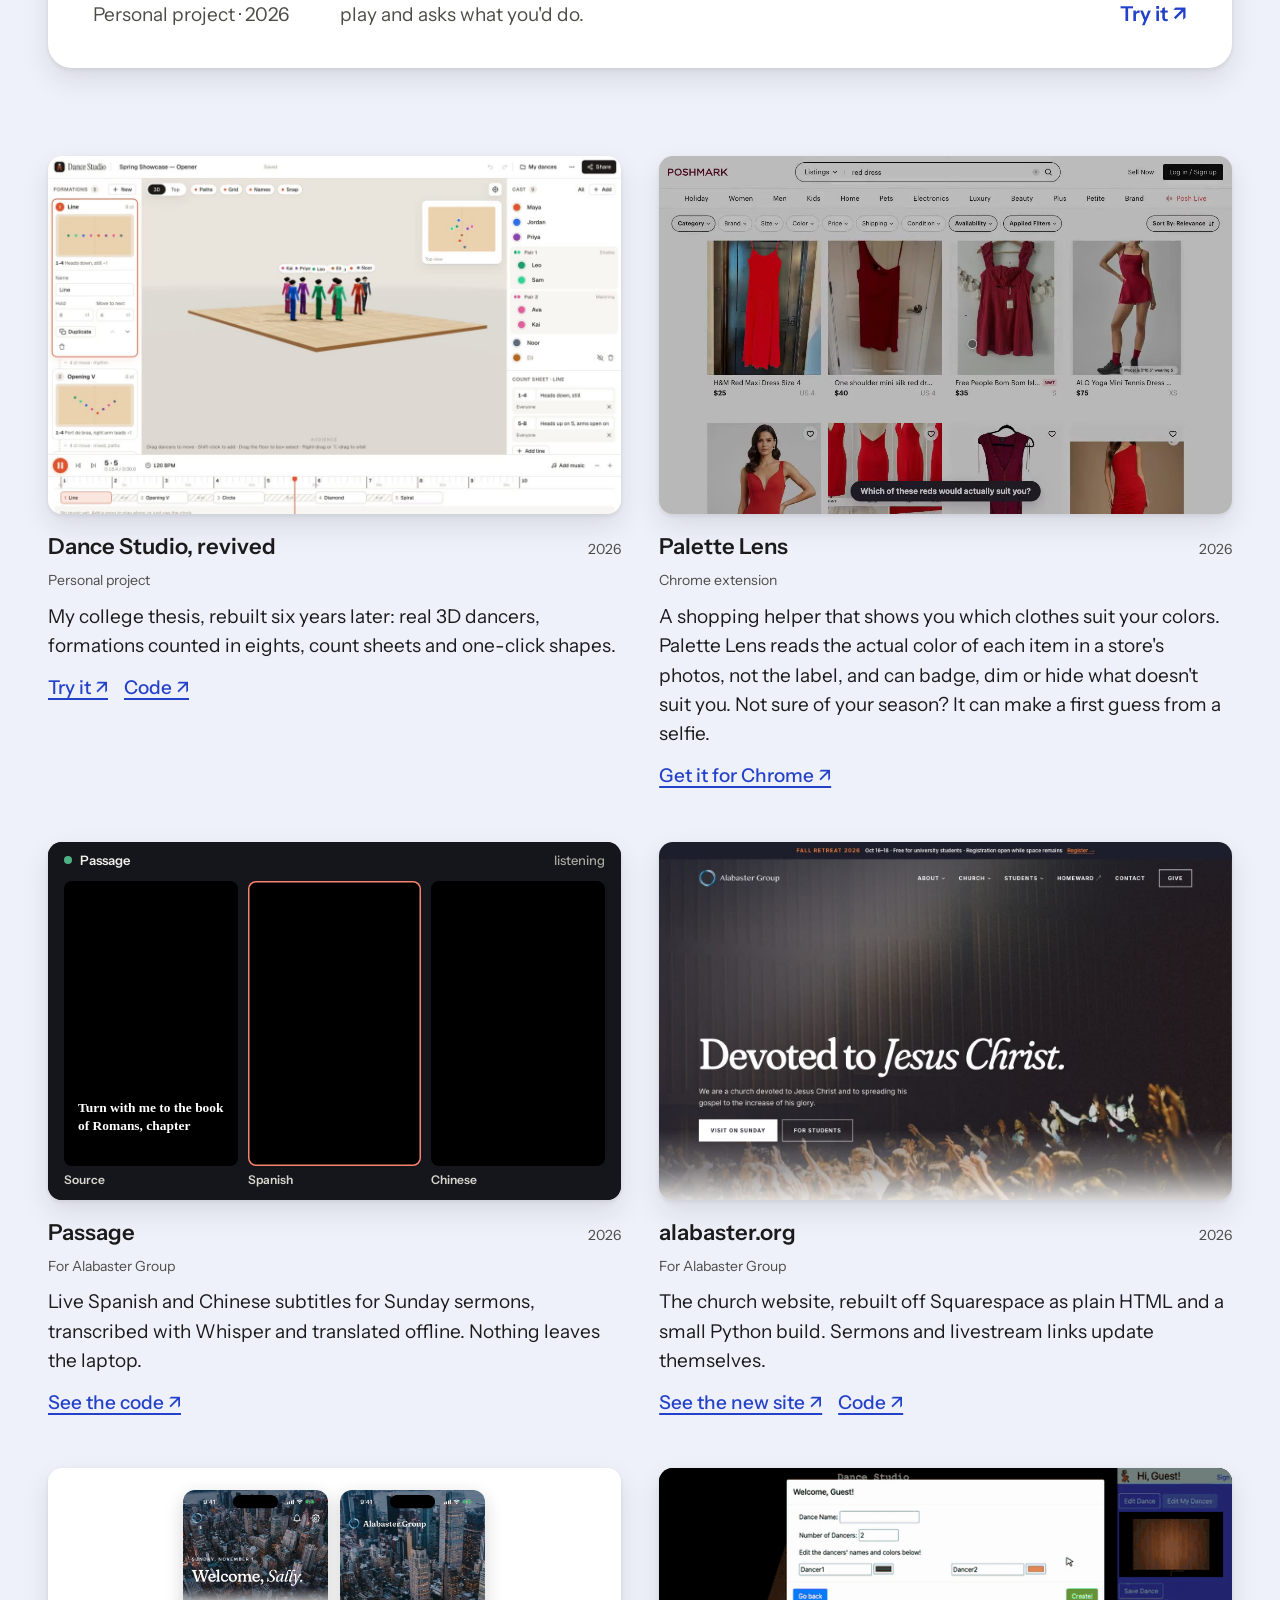
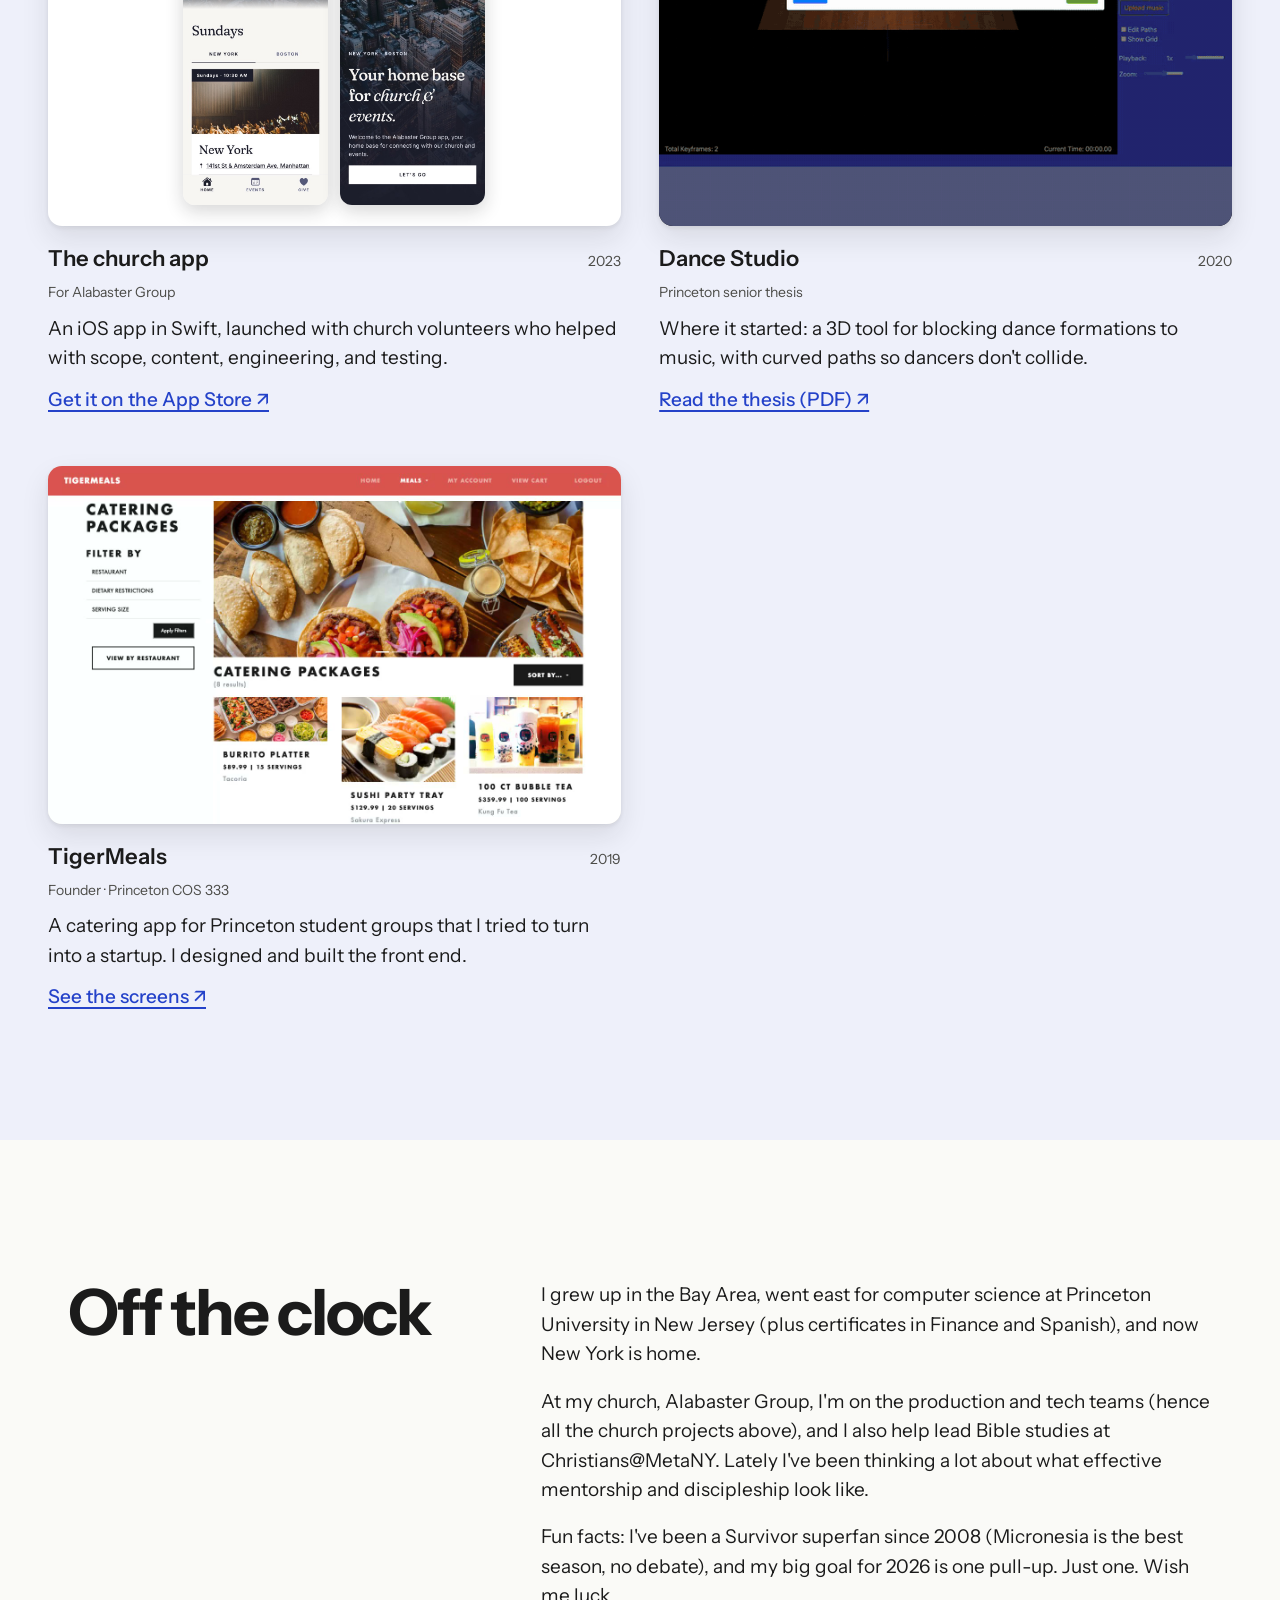
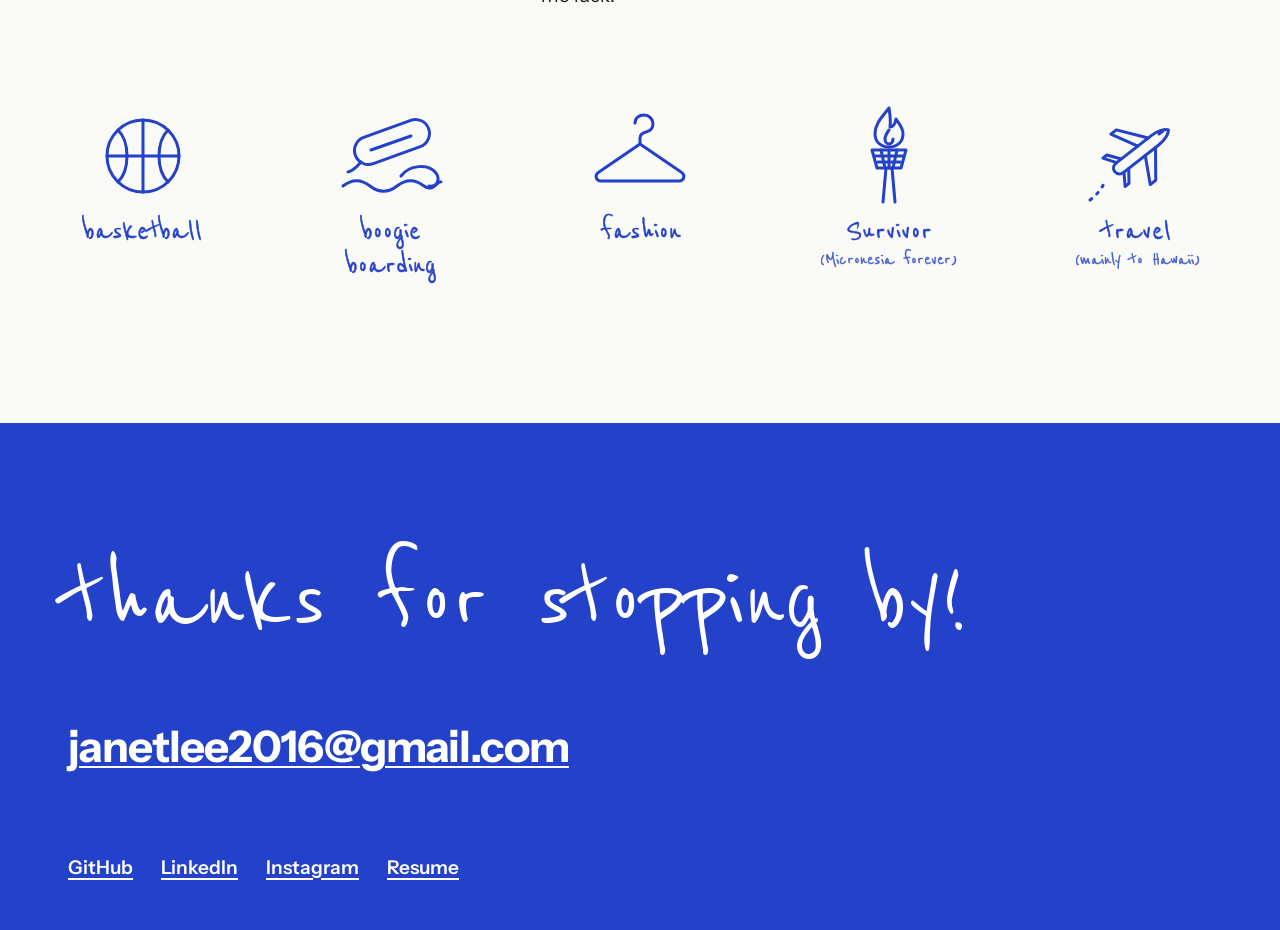
==== commit 1c06acd1: "Cutline demo: gym opening with a dissolve into Watch, cinematic park, longer Hawaii, paint matches a" ====
--- a/index.html
+++ b/index.html
@@ -123,8 +123,8 @@
 
     <a class="feature" href="/cutline/">
       <div class="feature__media">
-        <video class="site-video" muted loop playsinline preload="metadata" poster="img/cutline.jpg?v=2" width="2560" height="1440" aria-label="Cutline tour: editing a play on a maple court, watching plays in a school gym, a cinematic swoop in a packed arena, a courtside view of the Manhattan skyline from a Brooklyn pier, a quiz seen through one player’s eyes, and a play at sunset on a Hawaii beach">
-          <source src="img/cutline.mp4?v=7" type="video/mp4">
+        <video class="site-video" muted loop playsinline preload="metadata" poster="img/cutline.jpg?v=3" width="2560" height="1440" aria-label="Cutline tour: editing a play in a school gym and switching to Watch, a cinematic camera in a New York park, a courtside view of the Manhattan skyline from a Brooklyn pier, a quiz seen through one player’s eyes in a packed arena, and a play at sunset on a Hawaii beach">
+          <source src="img/cutline.mp4?v=8" type="video/mp4">
         </video>
       </div>
       <div class="feature__text">
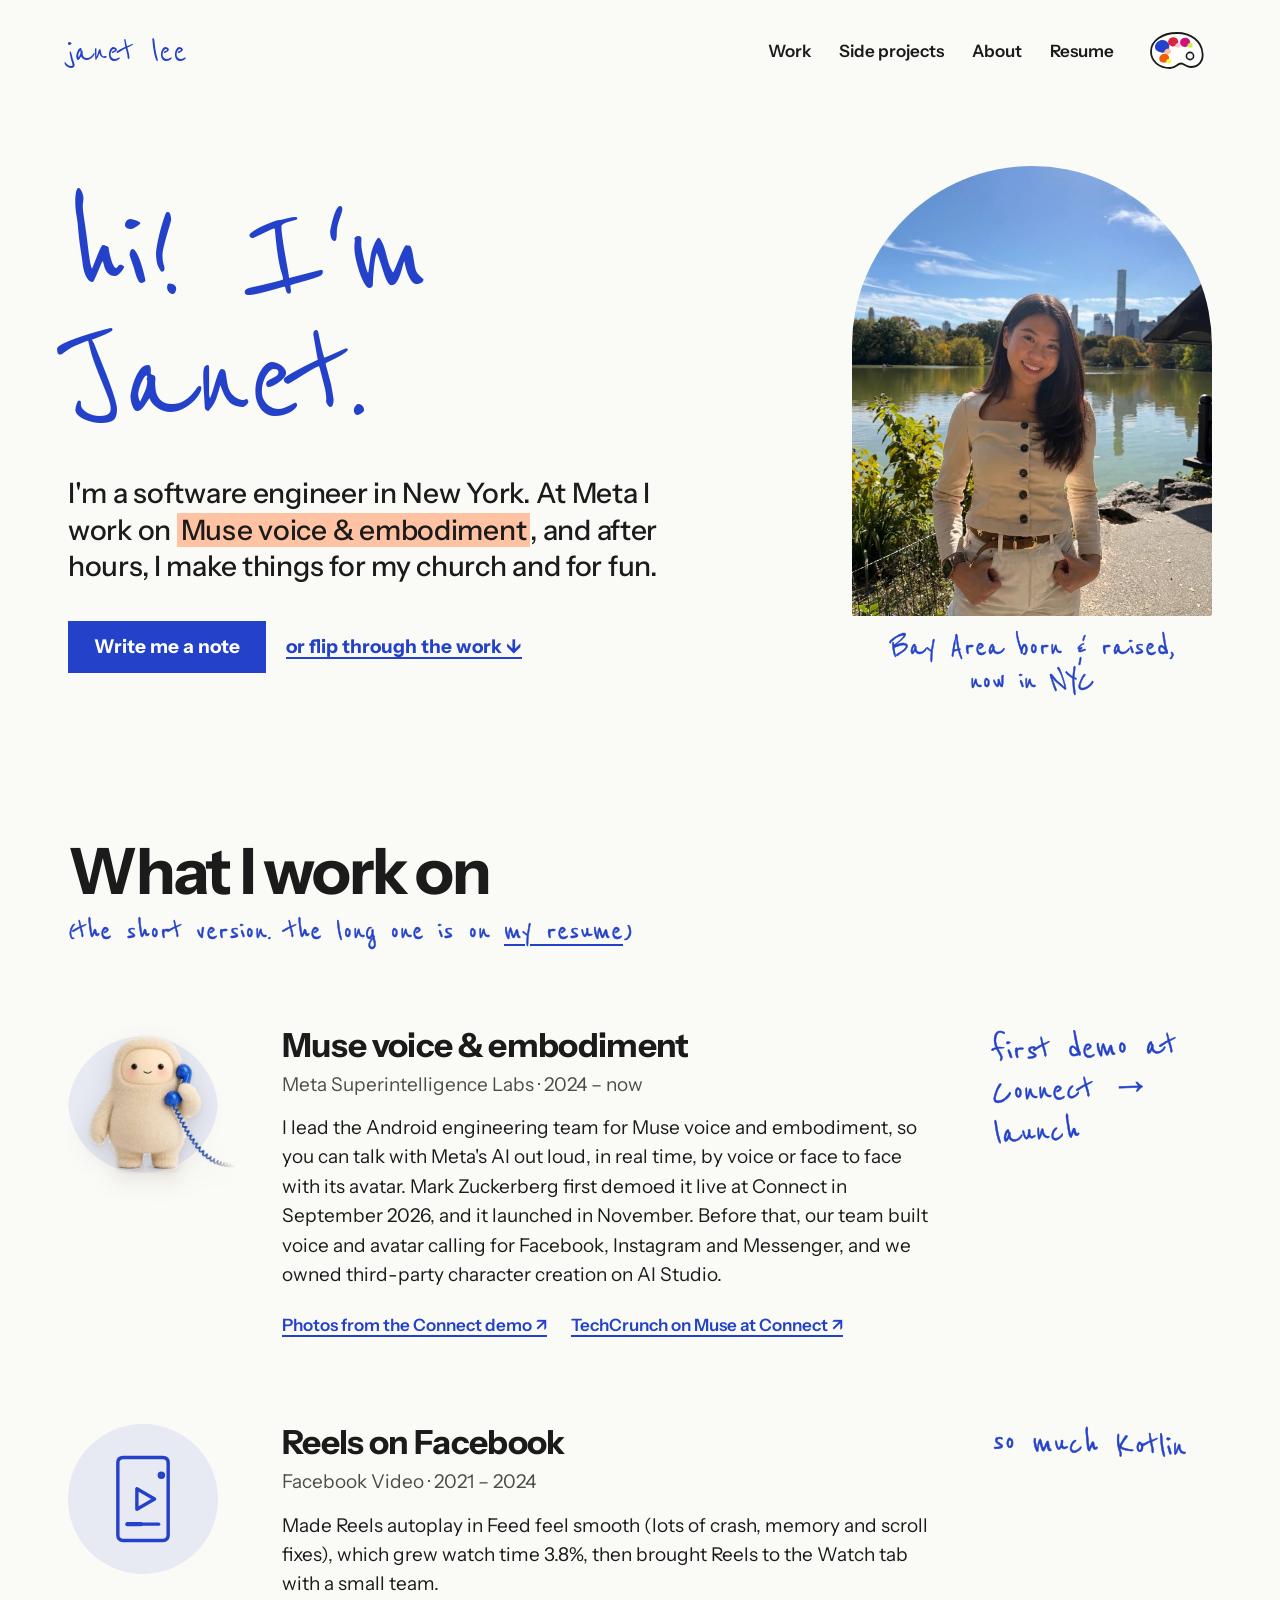
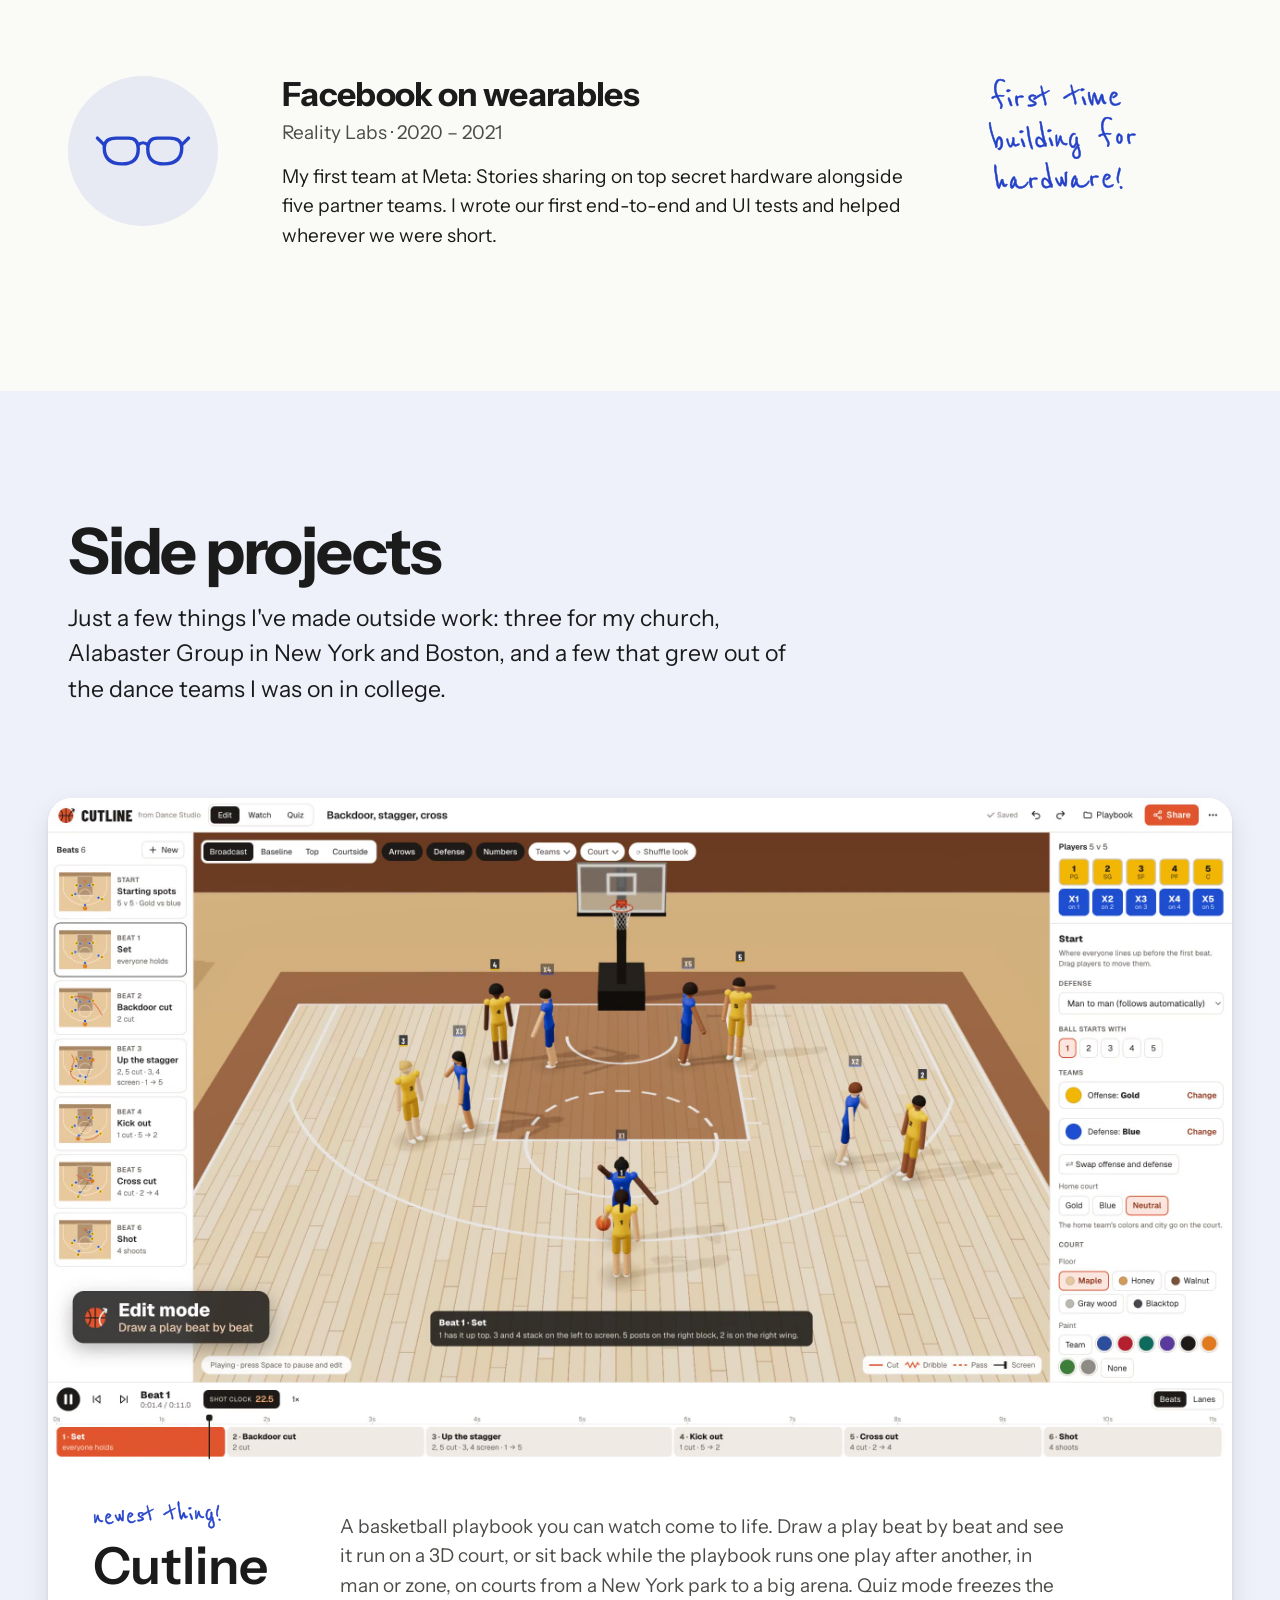
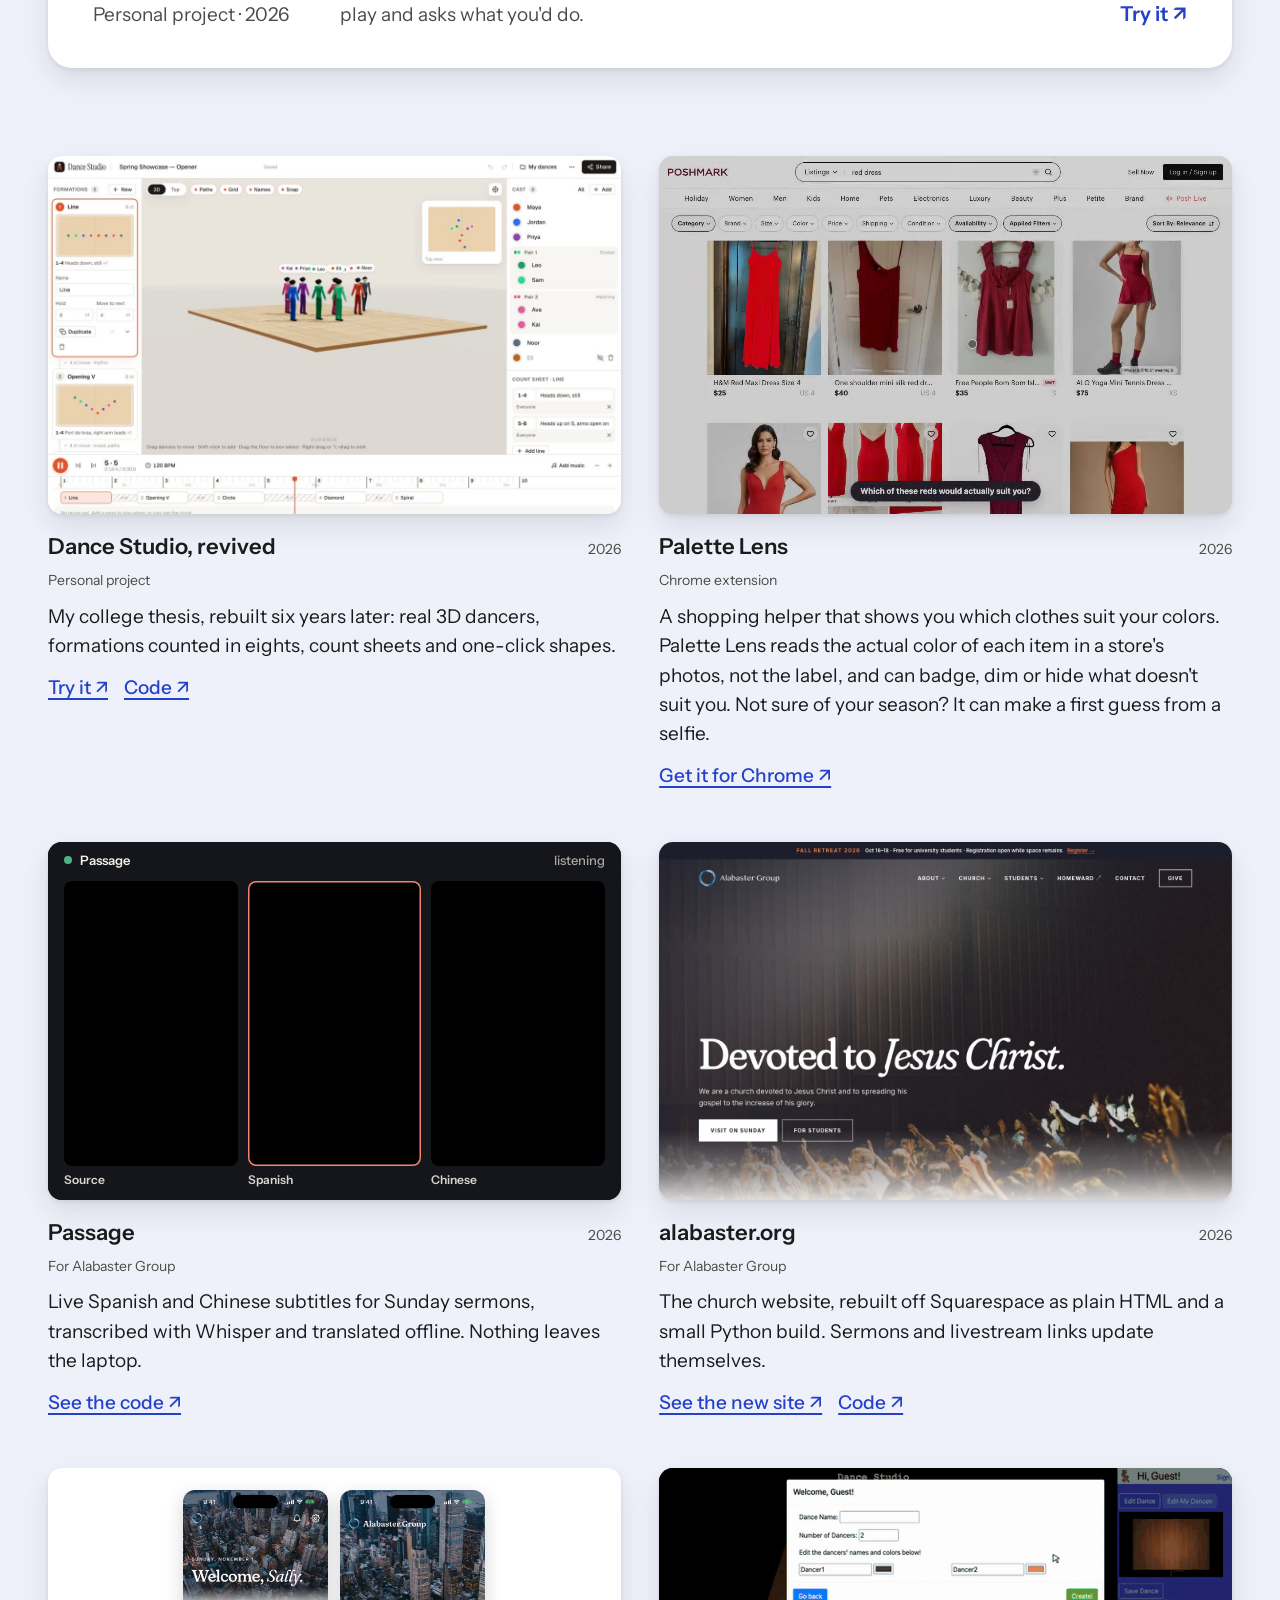
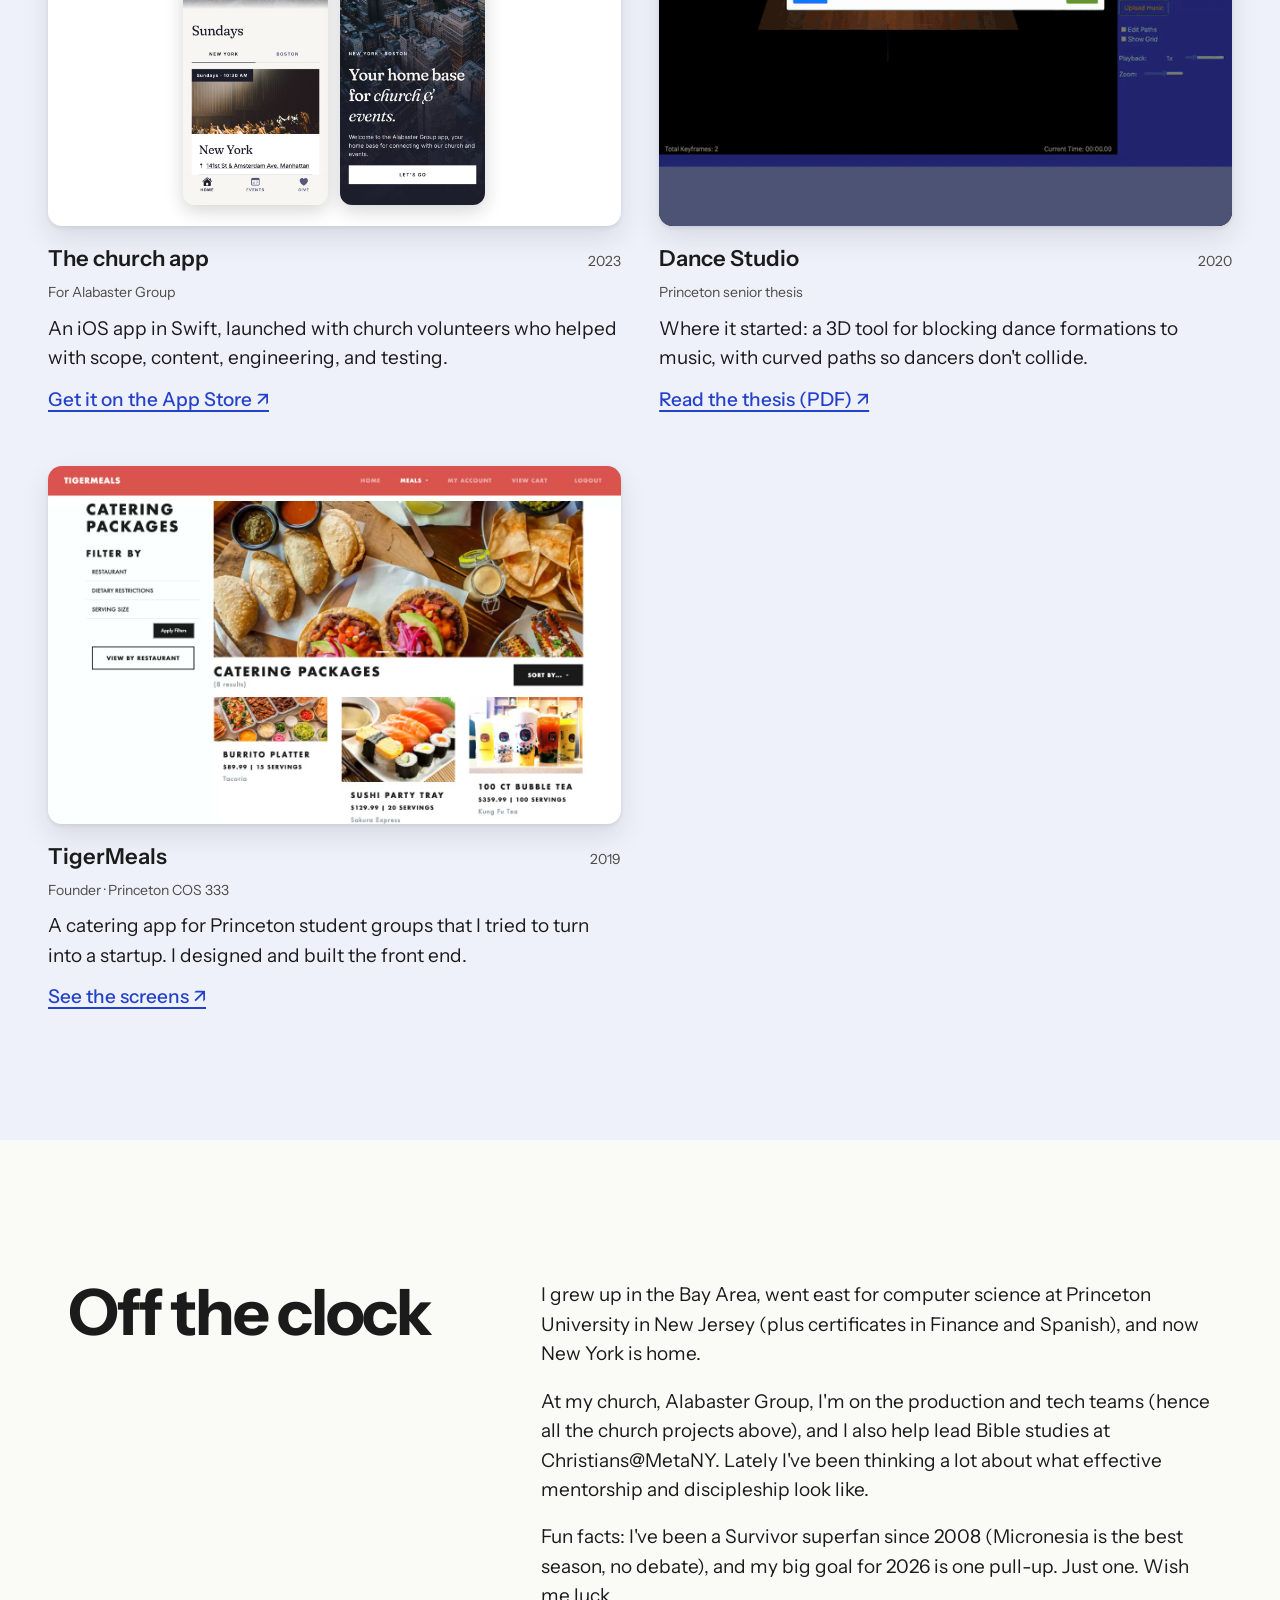
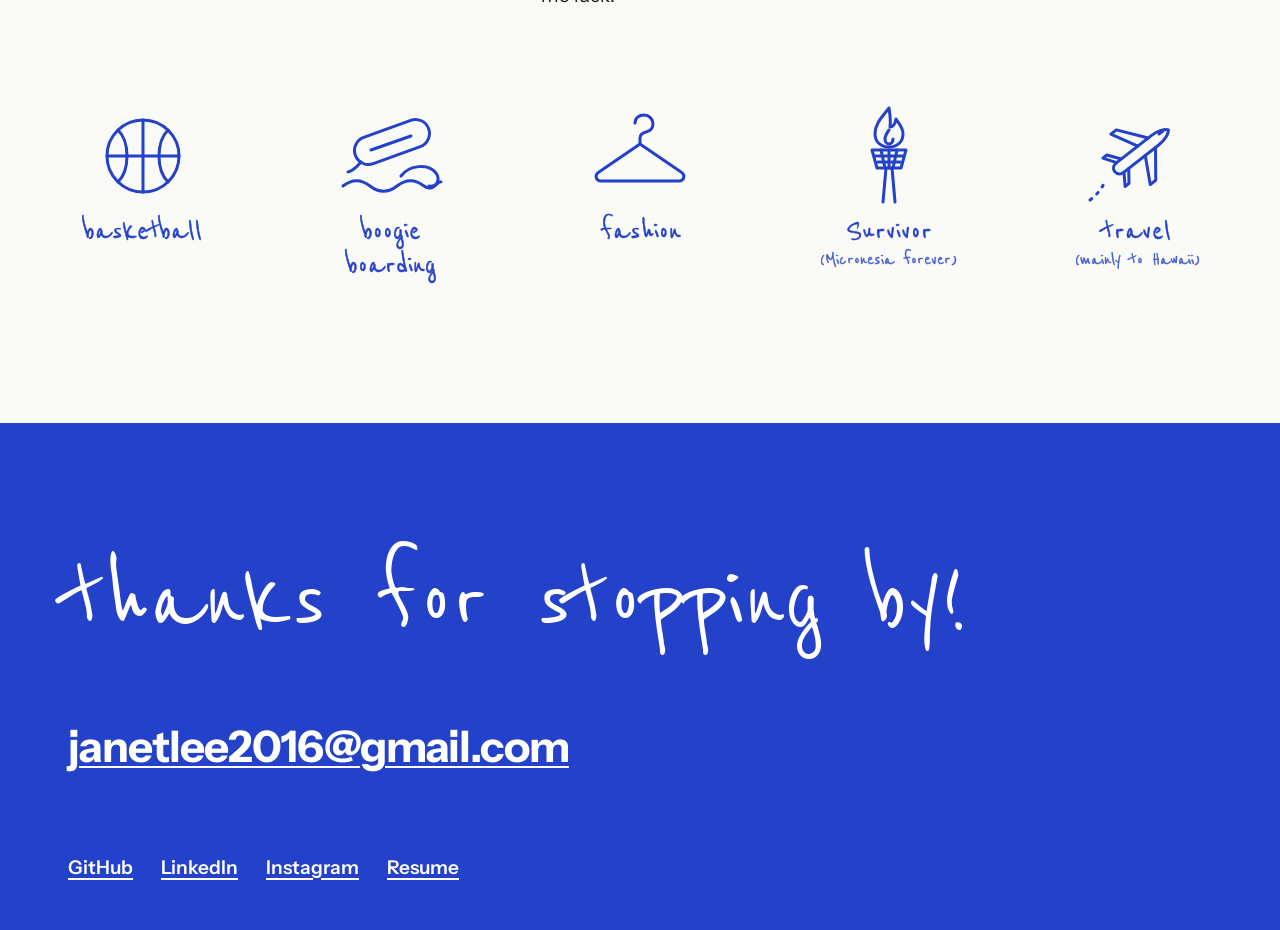
==== commit bf16cd5f: "Cutline demo: neutral two-tone courts, NYC arena the only bright one Co-Authored-By: Claude Opus 5.5" ====
--- a/index.html
+++ b/index.html
@@ -123,8 +123,8 @@
 
     <a class="feature" href="/cutline/">
       <div class="feature__media">
-        <video class="site-video" muted loop playsinline preload="metadata" poster="img/cutline.jpg?v=3" width="2560" height="1440" aria-label="Cutline tour: editing a play in a school gym and switching to Watch, a cinematic camera in a New York park, a courtside view of the Manhattan skyline from a Brooklyn pier, a quiz seen through one player’s eyes in a packed arena, and a play at sunset on a Hawaii beach">
-          <source src="img/cutline.mp4?v=8" type="video/mp4">
+        <video class="site-video" muted loop playsinline preload="metadata" poster="img/cutline.jpg?v=4" width="2560" height="1440" aria-label="Cutline tour: editing a play in a school gym and switching to Watch, a cinematic camera in a New York park, a courtside view of the Manhattan skyline from a Brooklyn pier, a quiz seen through one player’s eyes in a packed arena, and a play at sunset on a Hawaii beach">
+          <source src="img/cutline.mp4?v=9" type="video/mp4">
         </video>
       </div>
       <div class="feature__text">
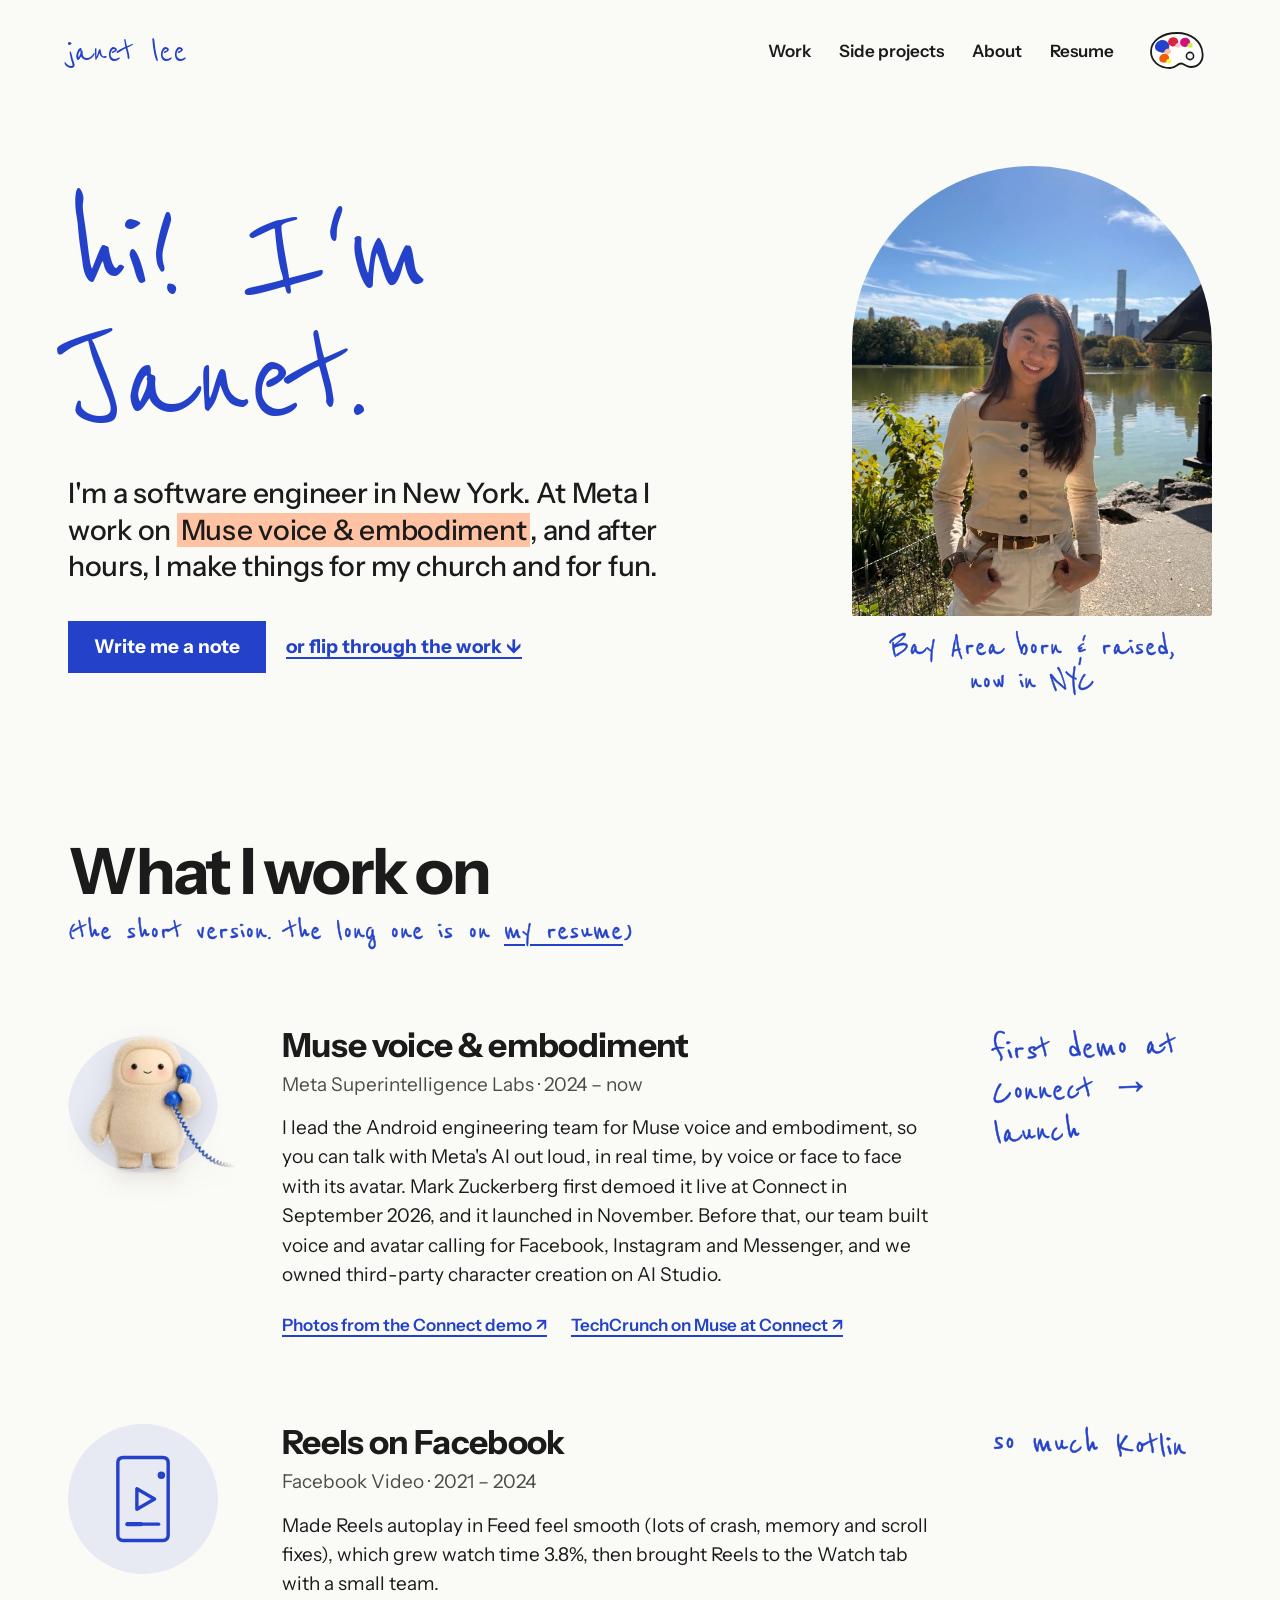
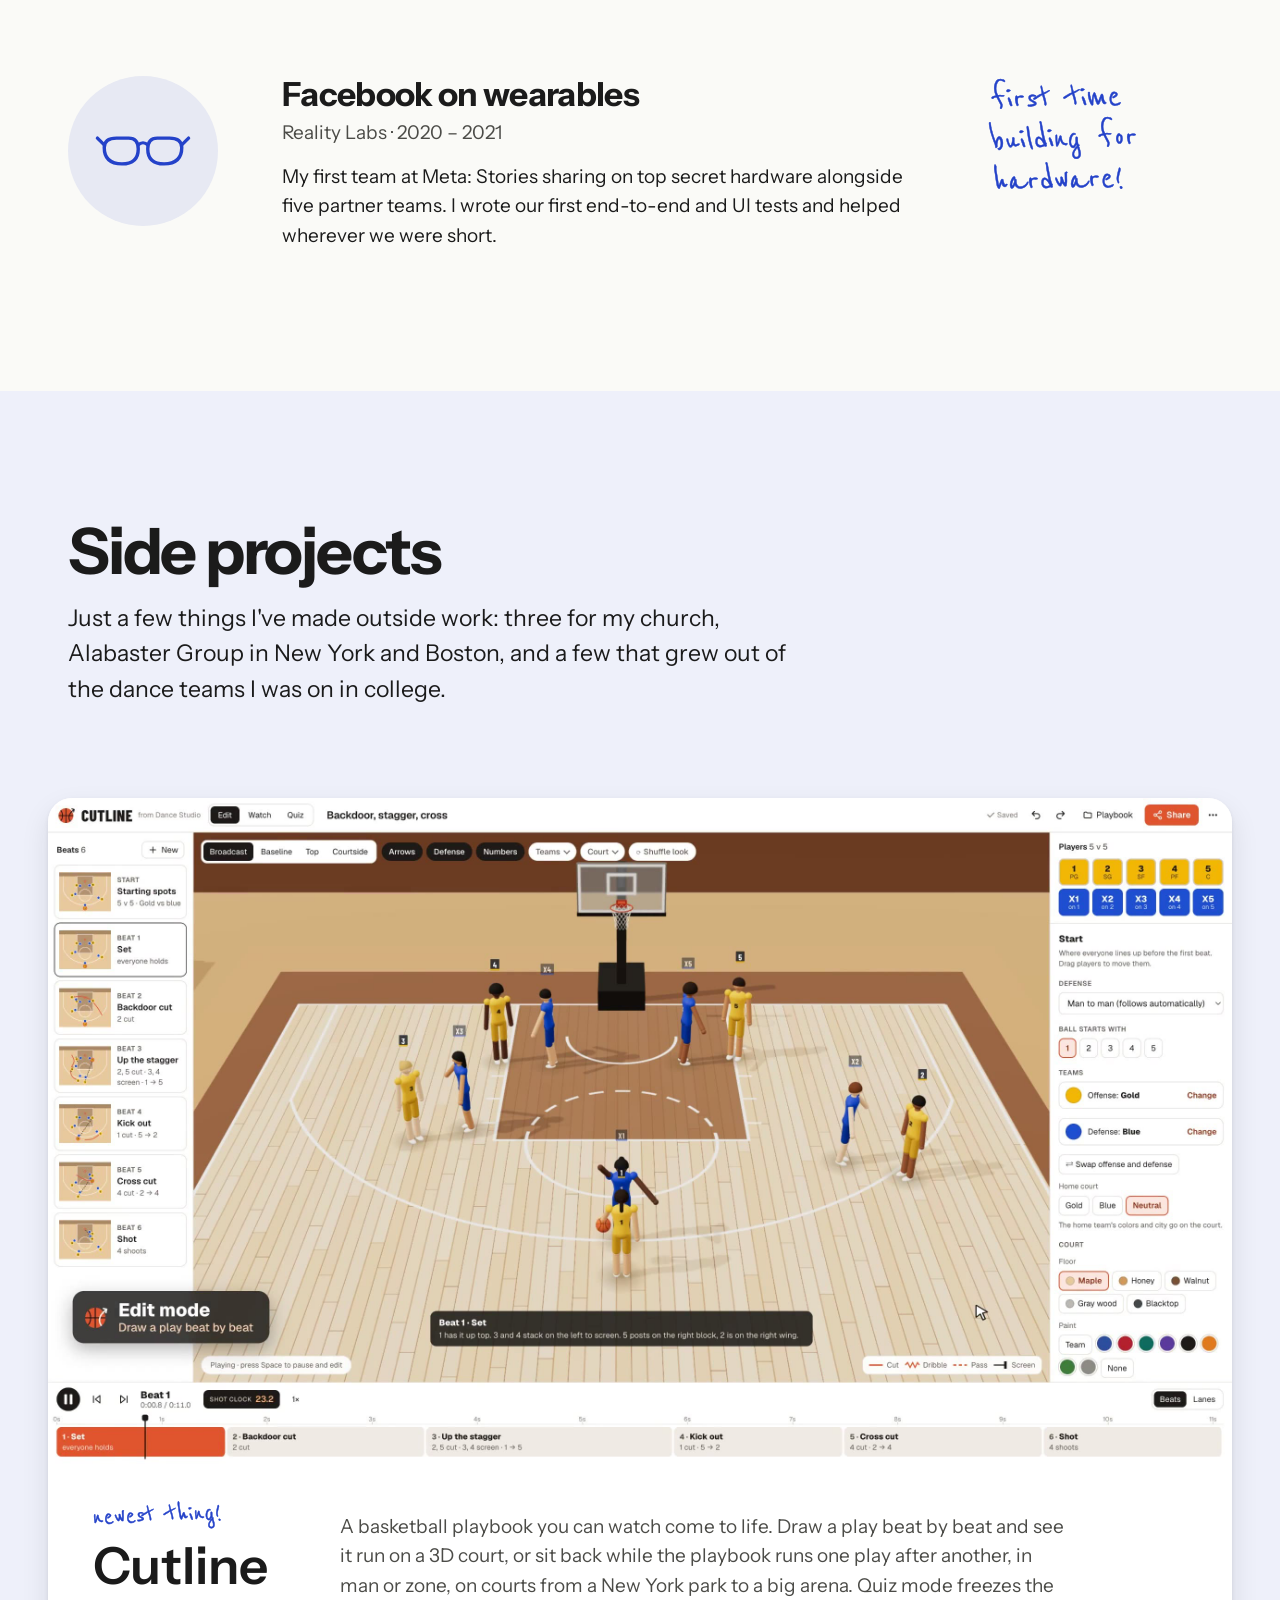
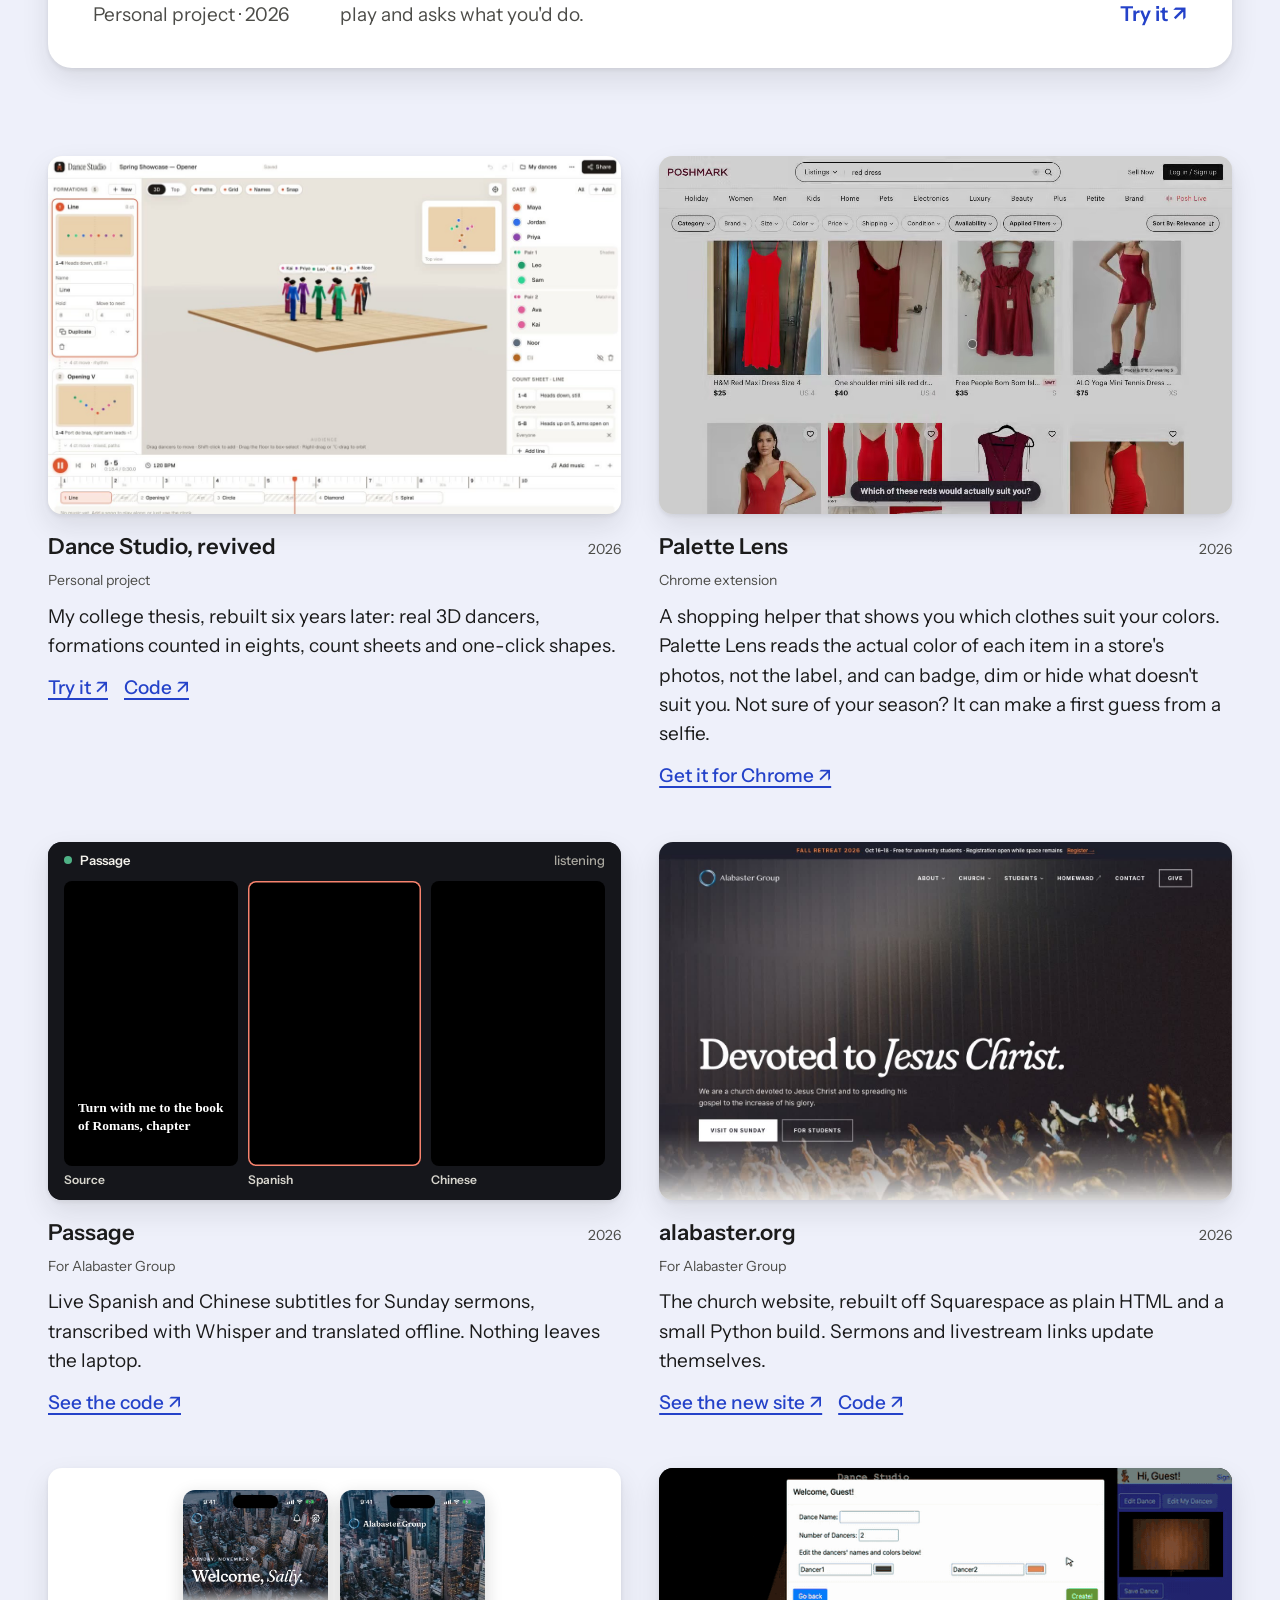
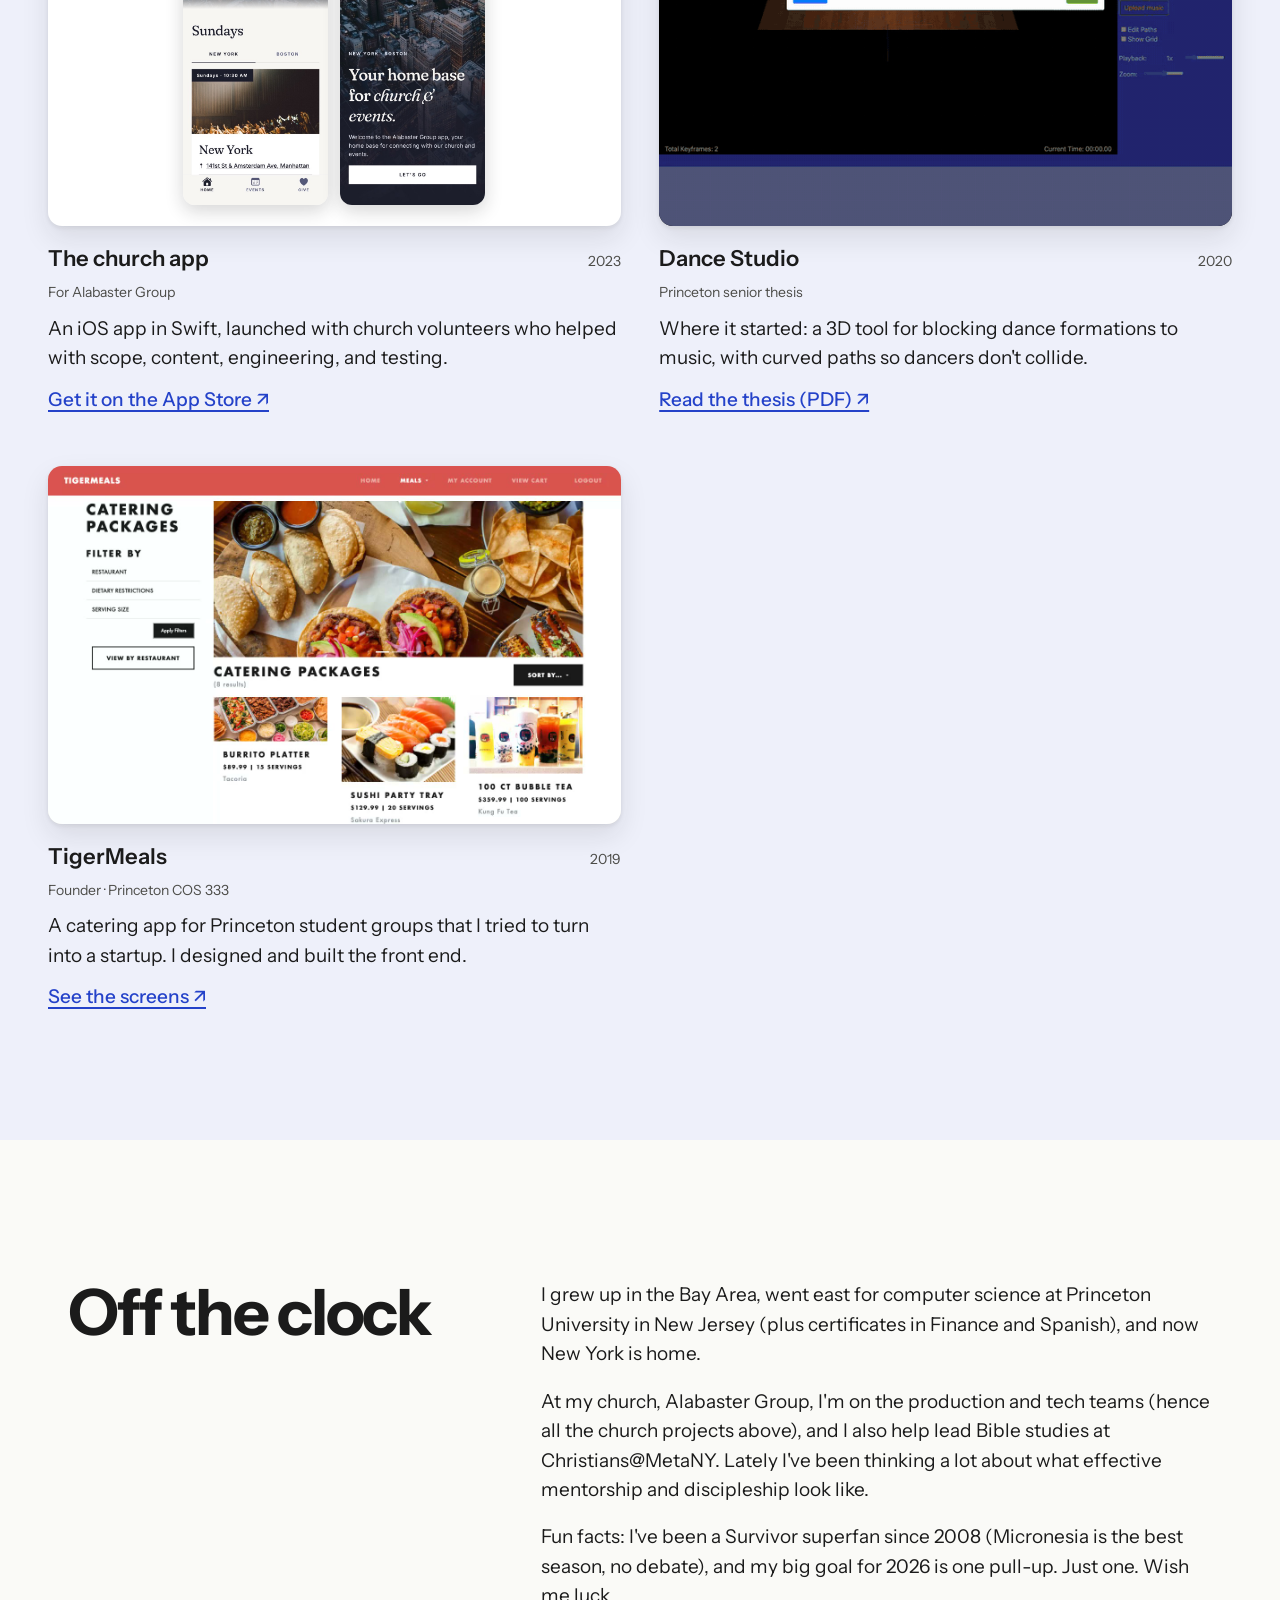
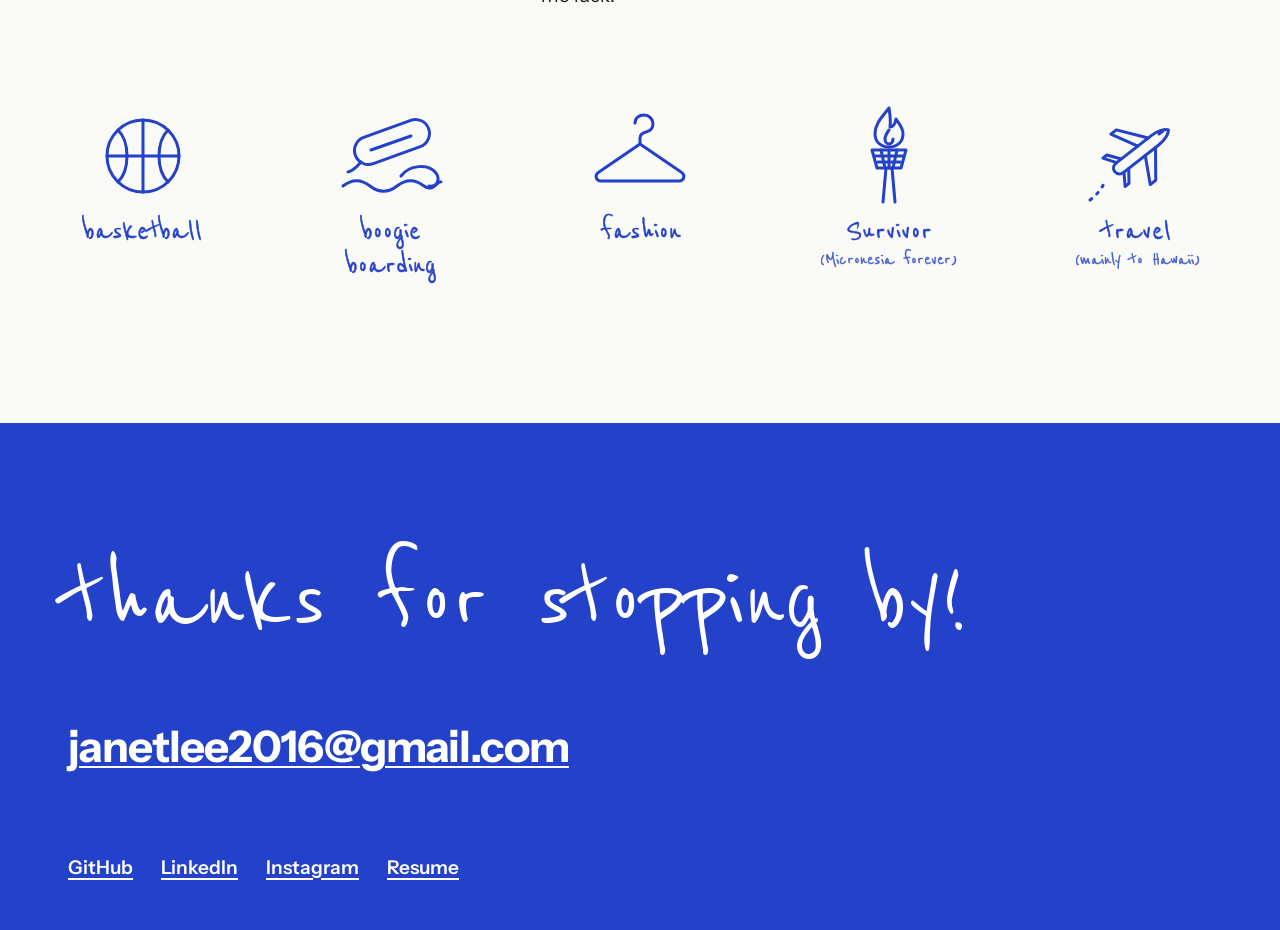
==== commit 8fb4e7c3: "Cutline video: show Share, smooth Edit→Watch and end card Co-Authored-By: Claude Opus 5.5 <noreply@a" ====
--- a/index.html
+++ b/index.html
@@ -123,8 +123,8 @@
 
     <a class="feature" href="/cutline/">
       <div class="feature__media">
-        <video class="site-video" muted loop playsinline preload="metadata" poster="img/cutline.jpg?v=4" width="2560" height="1440" aria-label="Cutline tour: editing a play in a school gym and switching to Watch, a cinematic camera in a New York park, a courtside view of the Manhattan skyline from a Brooklyn pier, a quiz seen through one player’s eyes in a packed arena, and a play at sunset on a Hawaii beach">
-          <source src="img/cutline.mp4?v=9" type="video/mp4">
+        <video class="site-video" muted loop playsinline preload="metadata" poster="img/cutline.jpg?v=5" width="2560" height="1440" aria-label="Cutline tour: editing a play in a school gym, switching to Watch and sharing it as a link, a cinematic camera in a New York park, a courtside view of the Manhattan skyline from a Brooklyn pier, a quiz seen through one player’s eyes in a packed arena, and a play at sunset on a Hawaii beach">
+          <source src="img/cutline.mp4?v=10" type="video/mp4">
         </video>
       </div>
       <div class="feature__text">
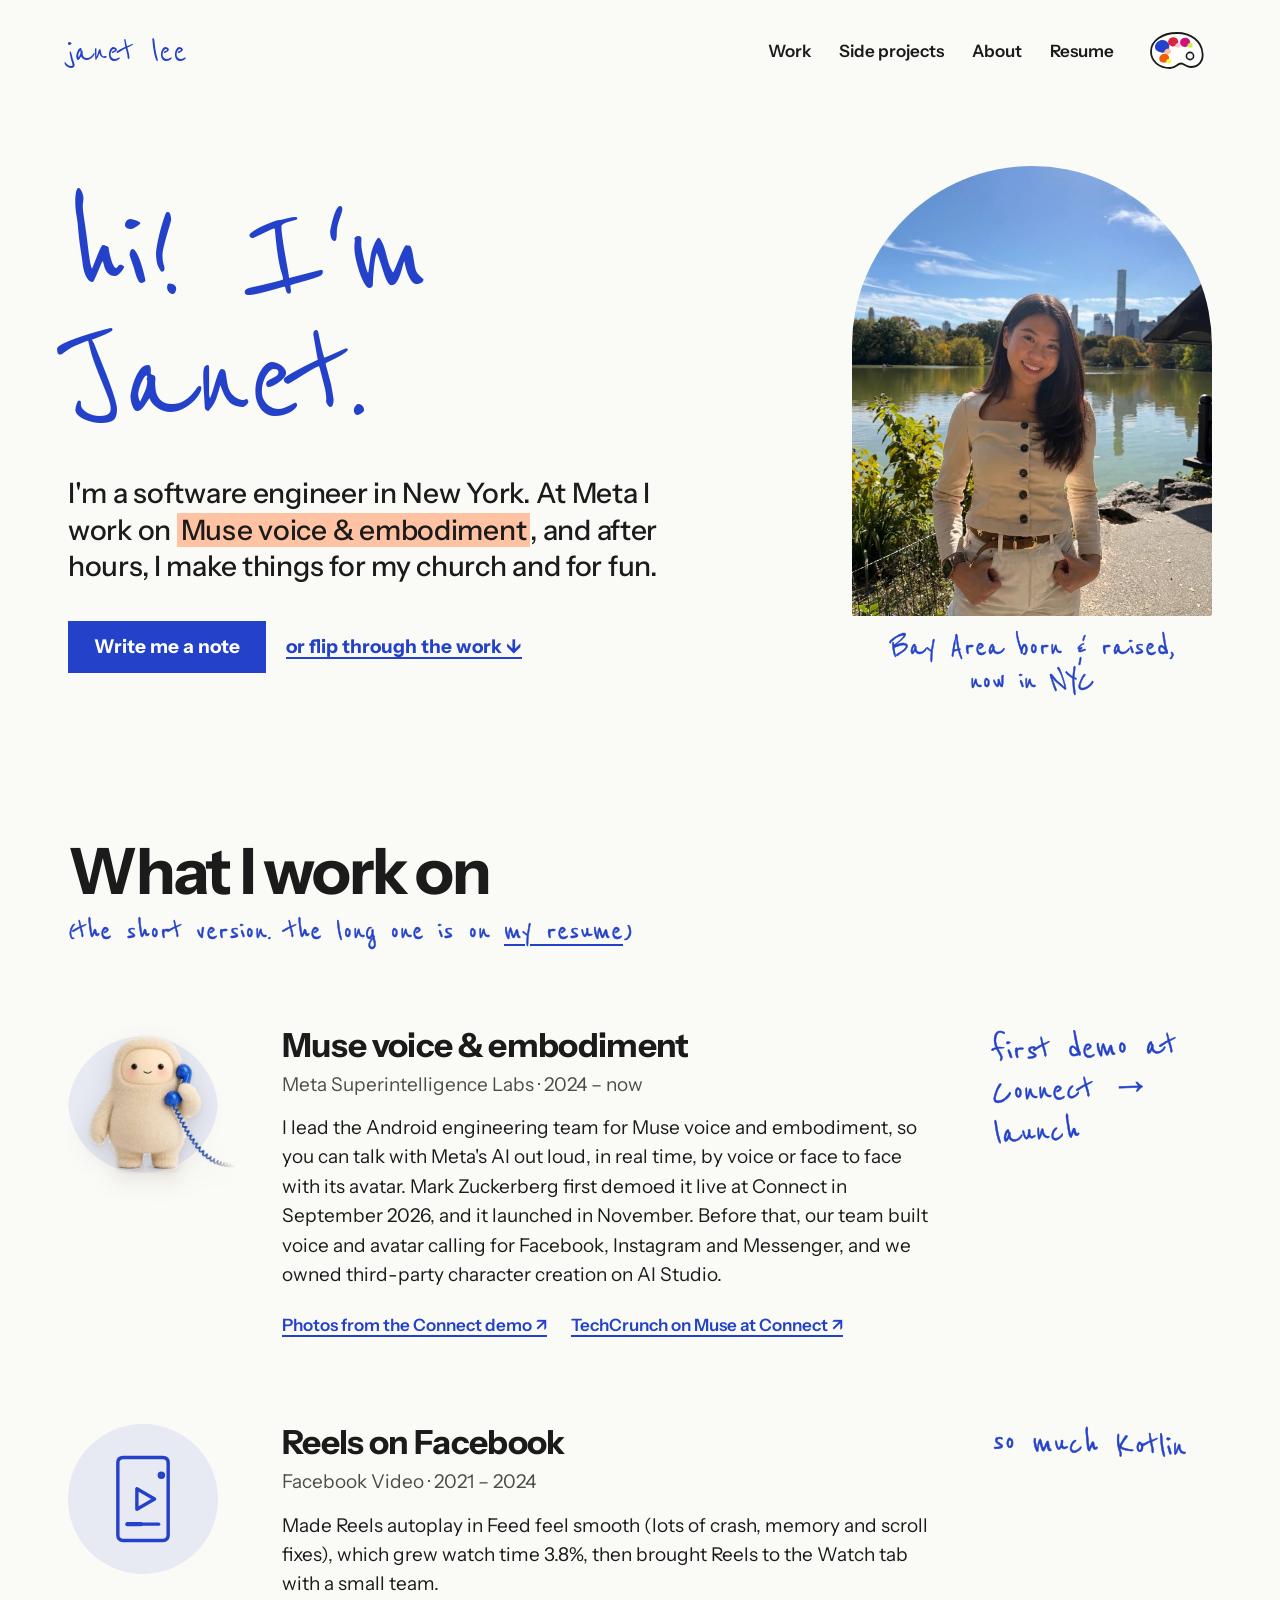
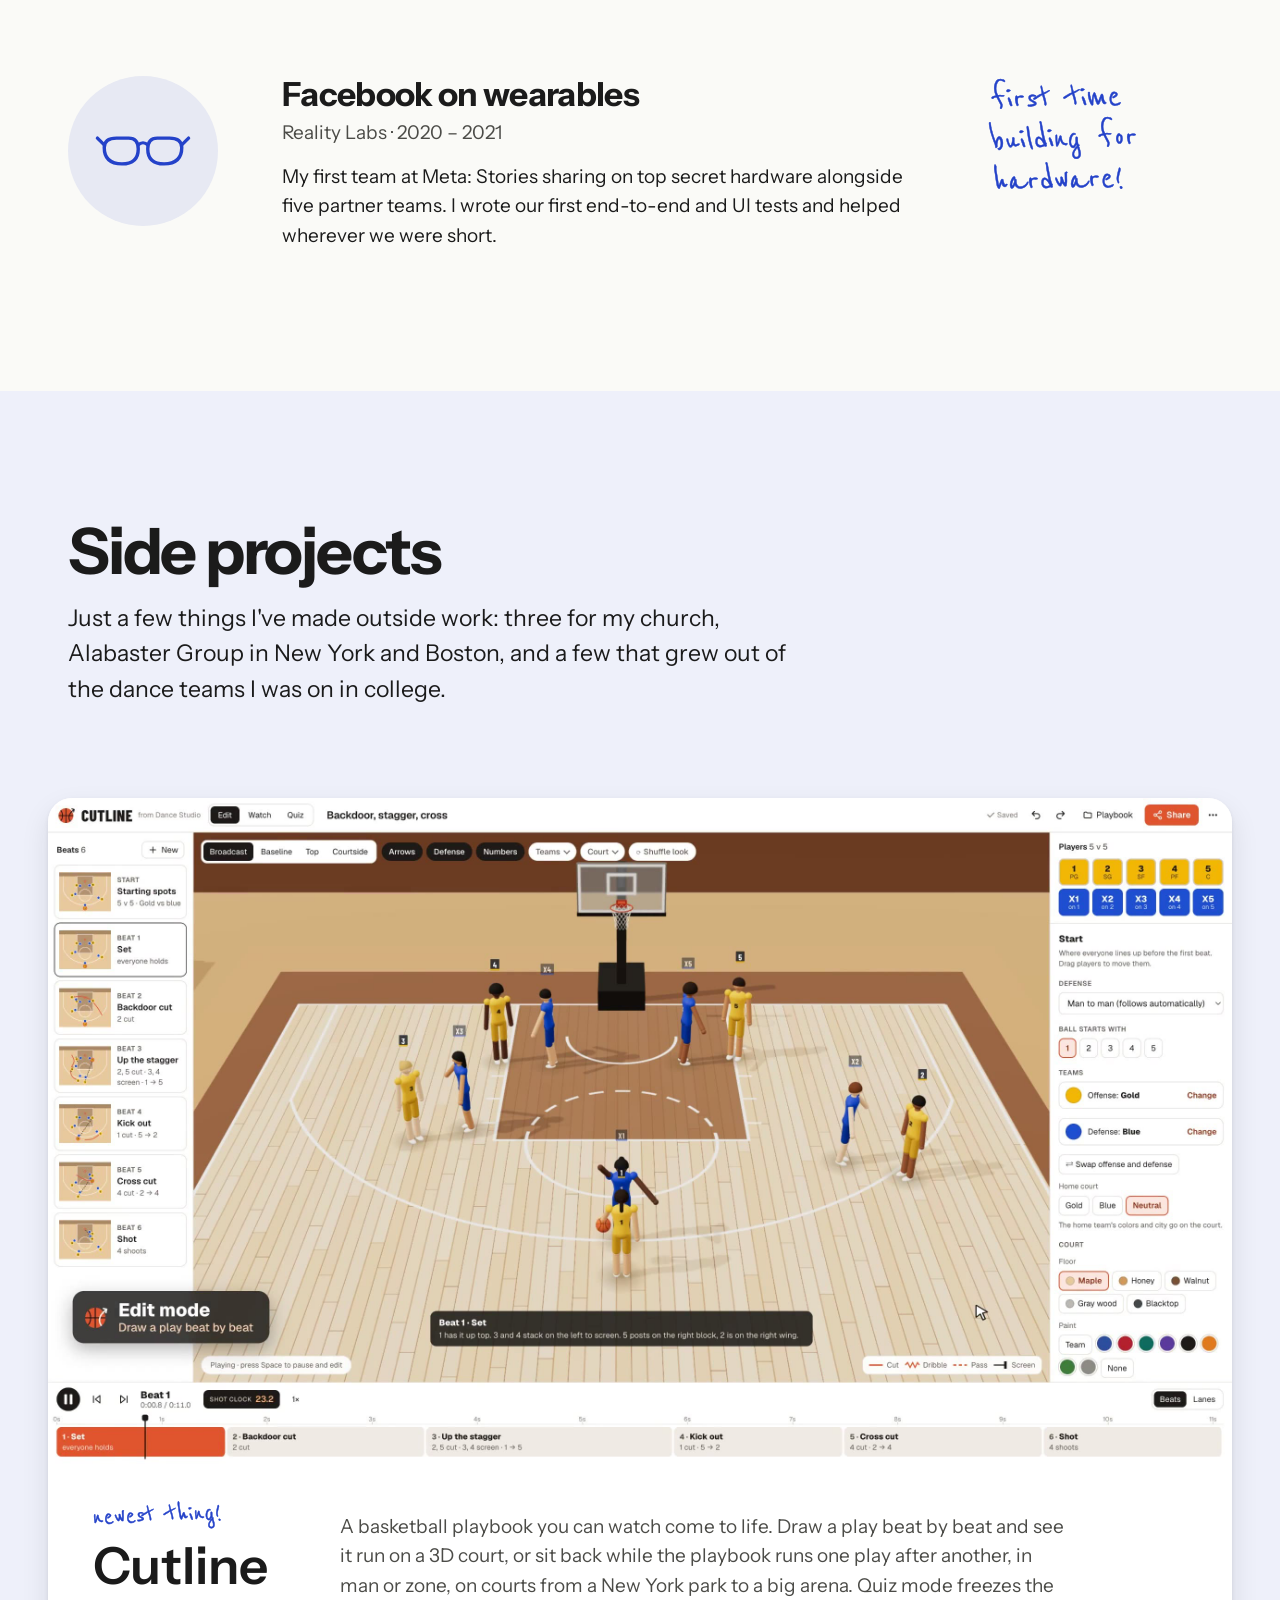
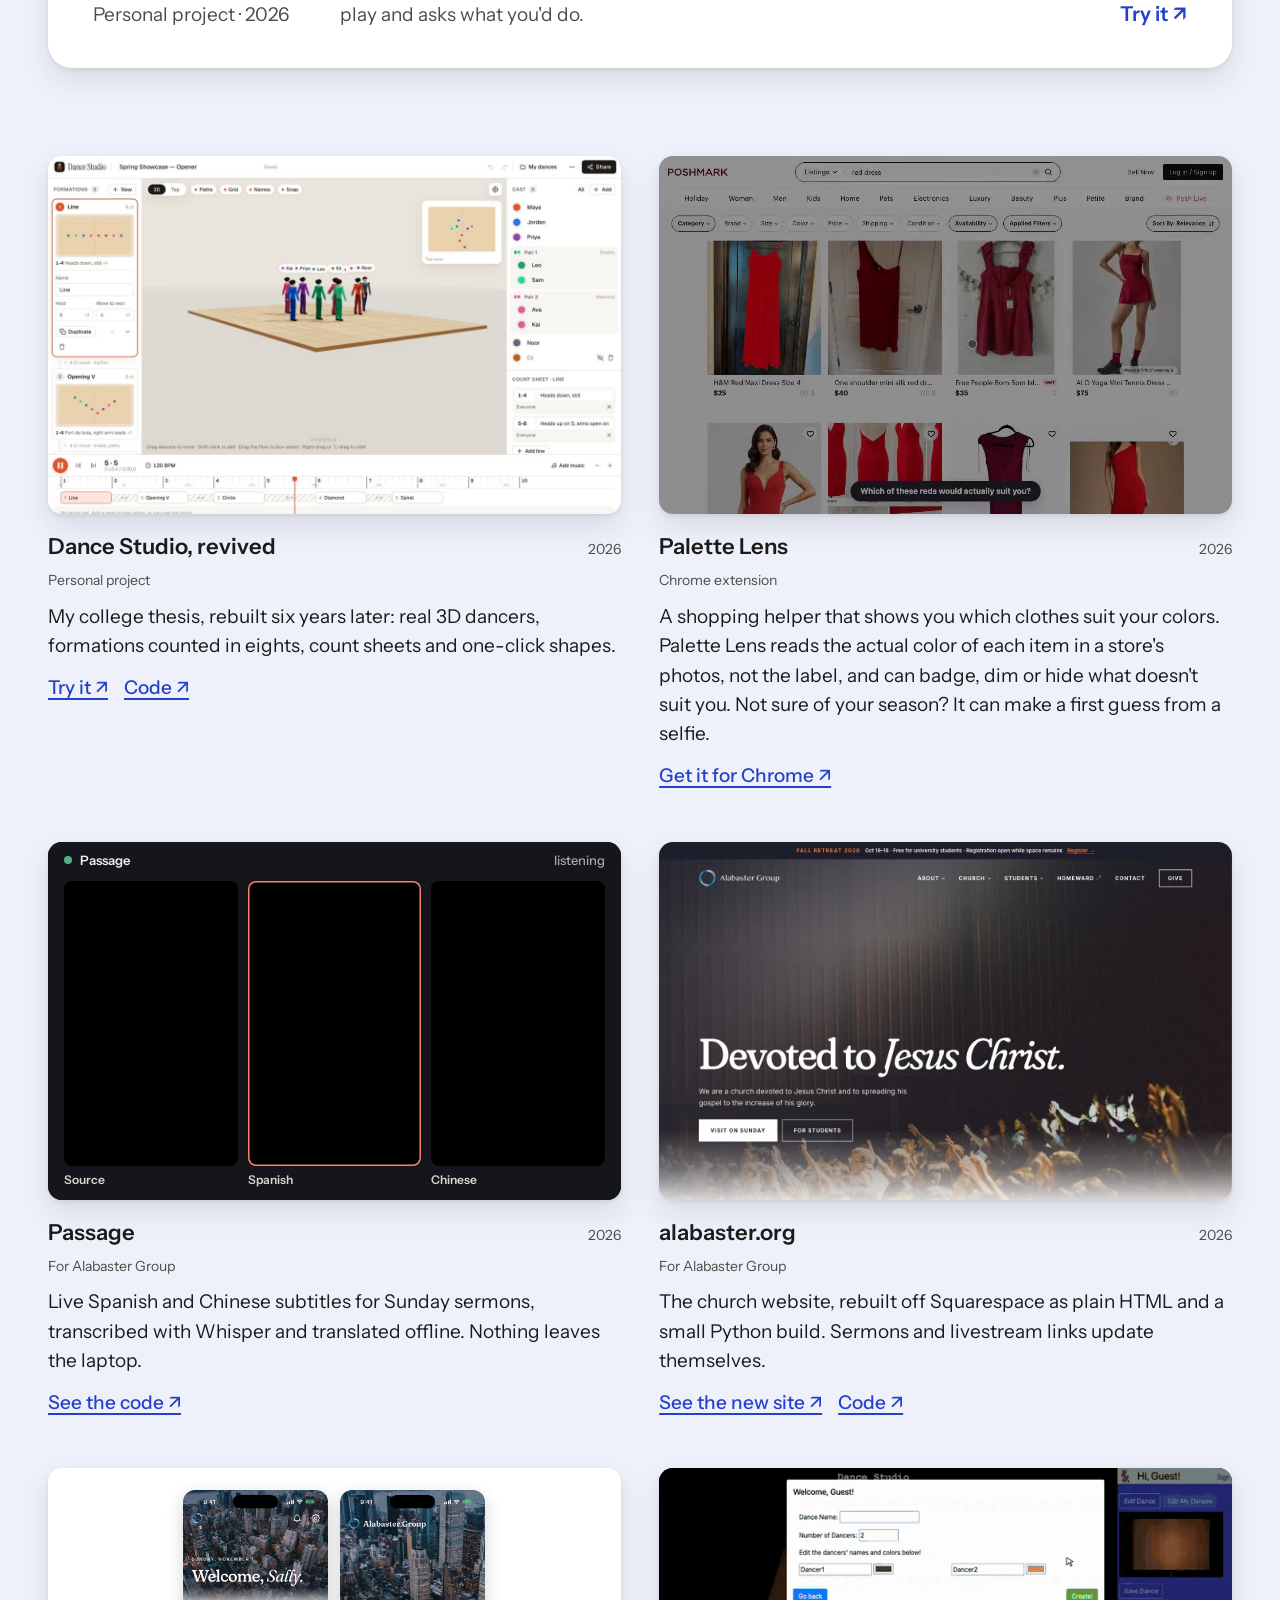
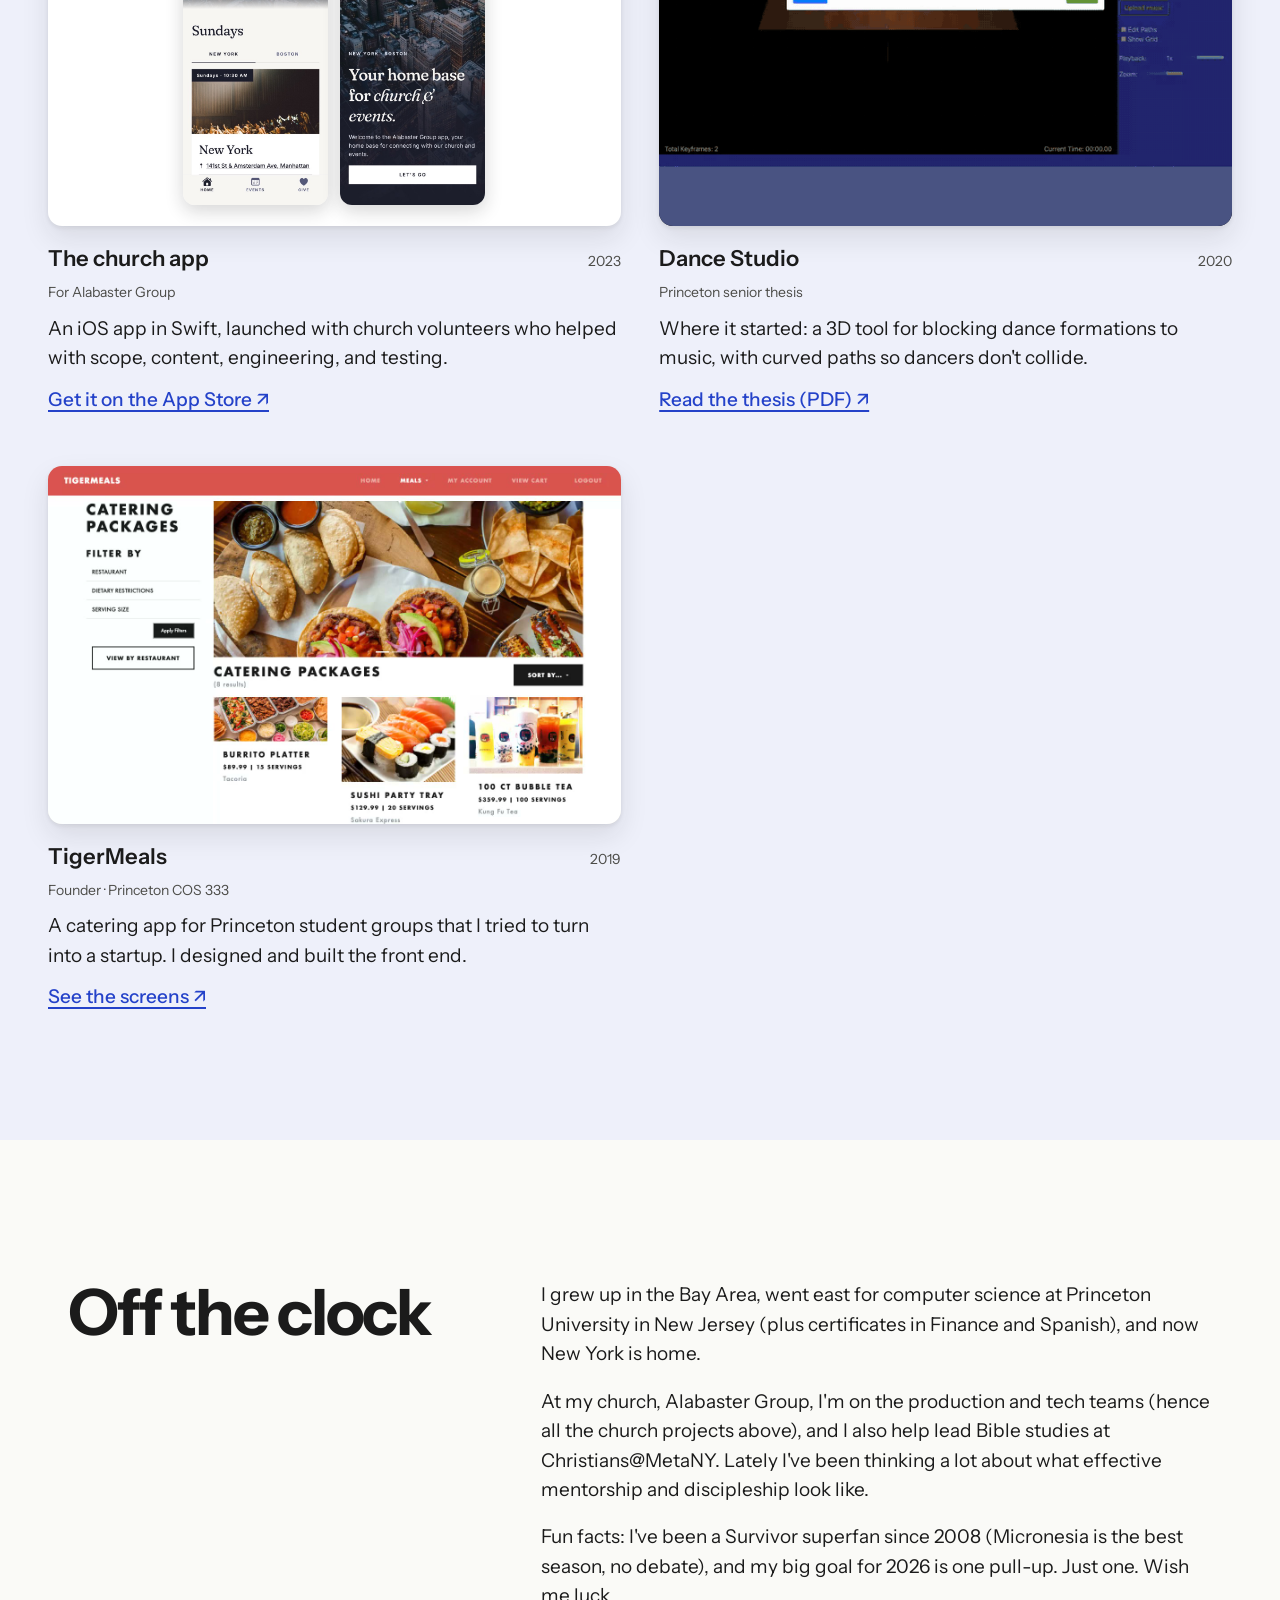
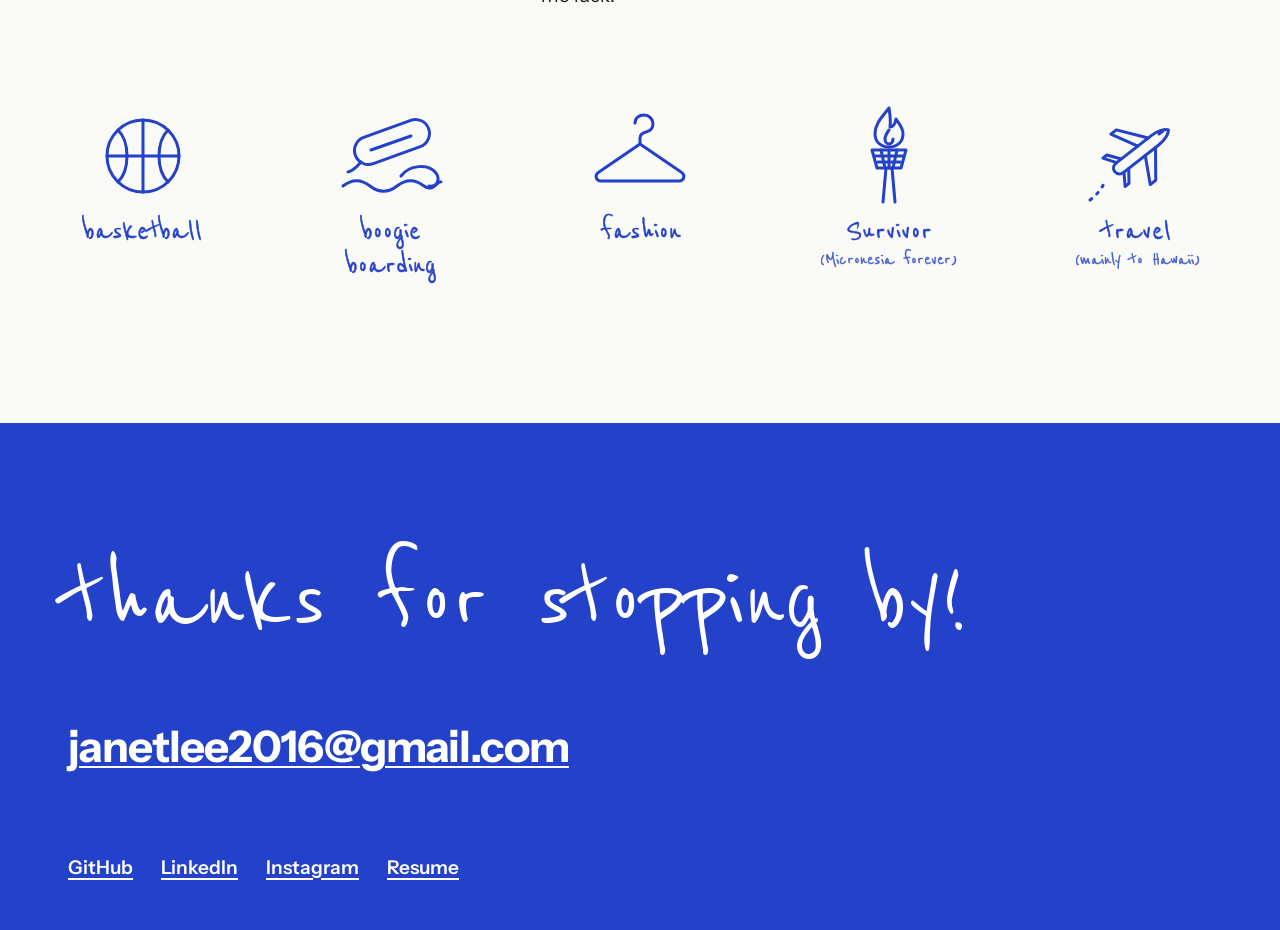
==== commit 48f0c609: "Add GoatCounter visit counts (no cookies) and count clicks to Cutline Co-Authored-By: Claude Opus 5." ====
--- a/index.html
+++ b/index.html
@@ -26,6 +26,7 @@
   // Nothing covers the page: it's readable the moment it arrives.
   window.__jlSlow = setTimeout(function () { if (document.readyState !== 'complete') document.documentElement.classList.add('is-slow'); }, 800);
 </script>
+<script data-goatcounter="https://cutlinehoops.goatcounter.com/count" async src="//gc.zgo.at/count.js"></script>
 </head>
 <body>
 
@@ -121,7 +122,7 @@
     <h2 class="section-title">Side projects</h2>
     <p class="side__intro">Just a few things I've made outside work: three for my church, Alabaster Group in New York and Boston, and a few that grew out of the dance teams I was on in college.</p>
 
-    <a class="feature" href="/cutline/">
+    <a class="feature" href="/cutline/" data-goatcounter-click="click-cutline-from-home">
       <div class="feature__media">
         <video class="site-video" muted loop playsinline preload="metadata" poster="img/cutline.jpg?v=5" width="2560" height="1440" aria-label="Cutline tour: editing a play in a school gym, switching to Watch and sharing it as a link, a cinematic camera in a New York park, a courtside view of the Manhattan skyline from a Brooklyn pier, a quiz seen through one player’s eyes in a packed arena, and a play at sunset on a Hawaii beach">
           <source src="img/cutline.mp4?v=10" type="video/mp4">
